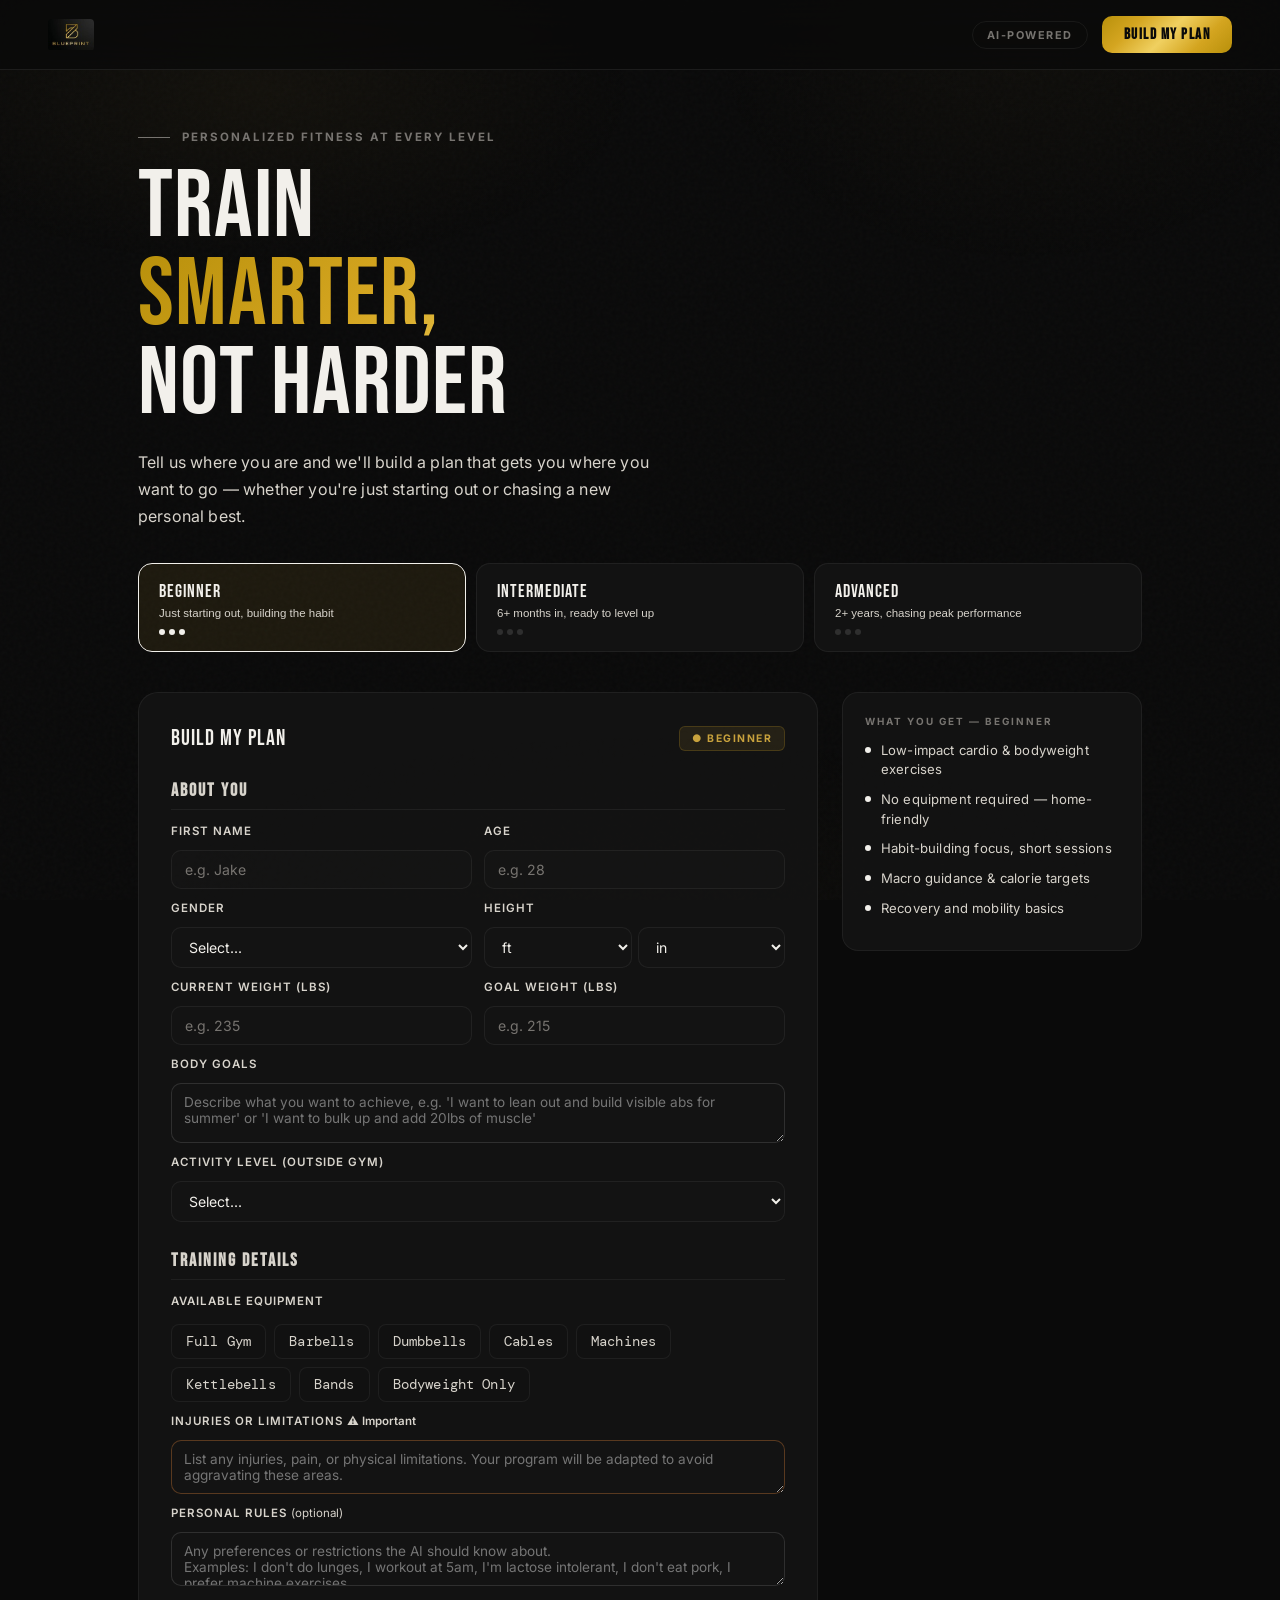
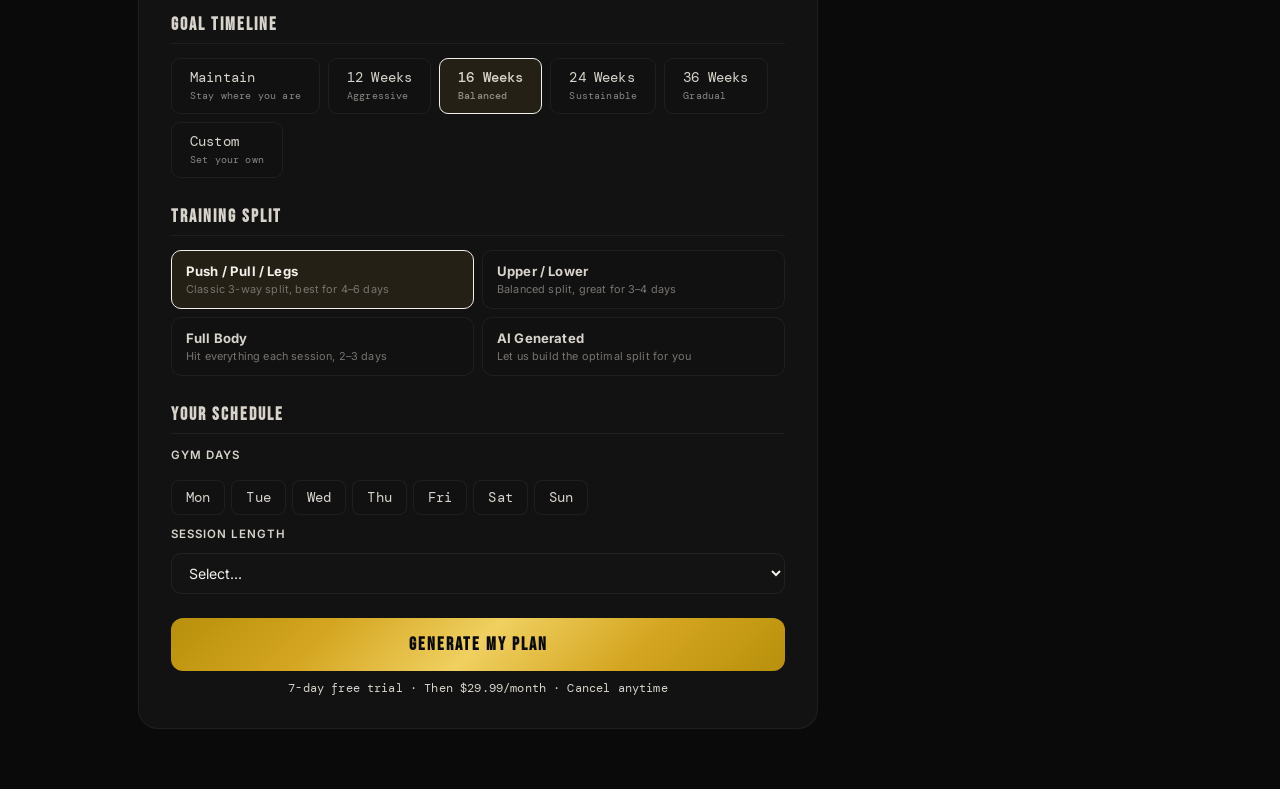
==== app.html @ 2c80264e "Rename index.html to app.html" ====
<!DOCTYPE html>
<html lang="en">
<head>
<meta charset="UTF-8">
<meta name="viewport" content="width=device-width, initial-scale=1, viewport-fit=cover">
<title>Blueprint — AI-Powered Fitness</title>
<meta name="application-name" content="Blueprint">
<meta name="apple-mobile-web-app-capable" content="yes">
<meta name="apple-mobile-web-app-status-bar-style" content="black-translucent">
<meta name="apple-mobile-web-app-title" content="Blueprint">
<meta name="theme-color" content="#0a0a0a">
<meta name="mobile-web-app-capable" content="yes">
<meta name="description" content="AI-powered fitness plans, workout tracking, and nutrition logging.">
<link href="https://fonts.googleapis.com/css2?family=Bebas+Neue&family=DM+Mono:wght@300;400;500&family=Inter:wght@400;500;600;700&display=swap" rel="stylesheet">
<link rel="stylesheet" href="css/styles.css">
<script>
if ('serviceWorker' in navigator) {
  window.addEventListener('load', () => {
    // Inline service worker for offline caching
    const swCode = `
self.addEventListener('install', e => self.skipWaiting());
self.addEventListener('activate', e => e.waitUntil(clients.claim()));
self.addEventListener('fetch', e => {
  if (e.request.mode === 'navigate') {
    e.respondWith(fetch(e.request).catch(() => caches.match('/')));
  }
});
`;
    const blob = new Blob([swCode], {type: 'application/javascript'});
    const swUrl = URL.createObjectURL(blob);
    navigator.serviceWorker.register(swUrl, {scope: '/'}).catch(() => {});
  });
}
</script>
<script>
// Use Blueprint B logo as PWA icon
(function() {
  try {
    const iconUrl = '[data-uri]';
    ['180', '152', '167', '120'].forEach(size => {
      const link = document.createElement('link');
      link.rel = 'apple-touch-icon';
      link.setAttribute('sizes', size + 'x' + size);
      link.href = iconUrl;
      document.head.appendChild(link);
    });
    const manifest = {
      name: 'Blueprint',
      short_name: 'Blueprint',
      description: 'AI-powered fitness plans and workout tracking',
      start_url: './',
      display: 'standalone',
      background_color: '#000000',
      theme_color: '#000000',
      orientation: 'portrait-primary',
      icons: [
        { src: iconUrl, sizes: '192x192', type: 'image/jpeg', purpose: 'any maskable' },
        { src: iconUrl, sizes: '512x512', type: 'image/jpeg', purpose: 'any maskable' }
      ]
    };
    const blob = new Blob([JSON.stringify(manifest)], {type:'application/manifest+json'});
    const mLink = document.createElement('link');
    mLink.rel = 'manifest';
    mLink.href = URL.createObjectURL(blob);
    document.head.appendChild(mLink);

  } catch(e) { console.log('Icon gen error:', e); }
})();
</script>
</head>
<body>

<!-- ══════════ ONBOARDING ══════════ -->
<div id="screen-onboard" class="screen active">
<nav>
  <div class="logo"><img class="logo-icon" src="[data-uri]" alt="Blueprint"></div>
  <div class="nav-right">
    <div class="nav-pill">AI-Powered</div>
    <button class="nav-cta" onclick="document.getElementById('form-section').scrollIntoView({behavior:'smooth'})">Build My Plan</button>
  </div>
</nav>

<section id="hero-section" class="hero">
  <div class="hero-eyebrow"><span class="eyebrow-line"></span>Personalized fitness at every level</div>
  <div id="ob-headline">
    TRAIN<br>
    <span class="line-accent" id="ob-accent">SMARTER,</span>
    <span id="ob-headline-line3">NOT HARDER</span>
  </div>
  <p class="hero-sub">Tell us where you are and we'll build a plan that gets you where you want to go — whether you're just starting out or chasing a new personal best.</p>
  <div class="tier-selector">
    <button class="tier-btn active" data-tier="beginner" onclick="setTier('beginner',this)">
      <div class="tier-label">Beginner</div><div class="tier-desc">Just starting out, building the habit</div>
      <div class="tier-dots"><div class="tier-dot"></div><div class="tier-dot"></div><div class="tier-dot"></div></div>
    </button>
    <button class="tier-btn" data-tier="intermediate" onclick="setTier('intermediate',this)">
      <div class="tier-label">Intermediate</div><div class="tier-desc">6+ months in, ready to level up</div>
      <div class="tier-dots"><div class="tier-dot"></div><div class="tier-dot"></div><div class="tier-dot"></div></div>
    </button>
    <button class="tier-btn" data-tier="advanced" onclick="setTier('advanced',this)">
      <div class="tier-label">Advanced</div><div class="tier-desc">2+ years, chasing peak performance</div>
      <div class="tier-dots"><div class="tier-dot"></div><div class="tier-dot"></div><div class="tier-dot"></div></div>
    </button>
  </div>
</section>

<div class="main-layout" id="form-section">
  <div class="form-card">
    <div class="form-header">
      <div class="form-title">Build My Plan</div>
      <div class="tier-badge" id="tierBadge">● Beginner</div>
    </div>

    <div class="form-section-label">About You</div>
    <div class="form-row">
      <div class="form-group"><label>First Name</label><input type="text" id="ob-name" placeholder="e.g. Jake"></div>
      <div class="form-group"><label>Age</label><input type="number" id="ob-age" placeholder="e.g. 28" min="16" max="80"></div>
      <div class="form-group"><label>Gender</label>
        <select id="ob-gender">
          <option value="">Select...</option>
          <option>Male</option><option>Female</option><option>Prefer not to say</option>
        </select>
      </div>
      <div class="form-group"><label>Height</label>
        <div style="display:flex;gap:6px">
          <select id="ob-height-ft" style="flex:1">
            <option value="">ft</option>
            <option>4</option><option>5</option><option>6</option><option>7</option>
          </select>
          <select id="ob-height-in" style="flex:1">
            <option value="">in</option>
            <option>0</option><option>1</option><option>2</option><option>3</option><option>4</option>
            <option>5</option><option>6</option><option>7</option><option>8</option><option>9</option>
            <option>10</option><option>11</option>
          </select>
        </div>
      </div>
      <div class="form-group"><label>Current Weight (lbs)</label><input type="number" id="ob-weight" placeholder="e.g. 235"></div>
      <div class="form-group"><label>Goal Weight (lbs)</label><input type="number" id="ob-goal" placeholder="e.g. 215"></div>
      <div class="form-group" style="grid-column:1/-1"><label>Body Goals</label><textarea id="ob-body-goals" placeholder="Describe what you want to achieve, e.g. 'I want to lean out and build visible abs for summer' or 'I want to bulk up and add 20lbs of muscle'" style="width:100%;min-height:60px;padding:10px 12px;background:var(--dark);border:1px solid var(--border2);border-radius:10px;font-family:inherit;font-size:0.85rem;color:var(--white);resize:vertical;outline:none"></textarea></div>
      <div class="form-group" style="grid-column:1/-1"><label>Activity Level (outside gym)</label>
        <select id="ob-activity">
          <option value="">Select...</option>
          <option value="sedentary">Sedentary — desk job, little movement</option>
          <option value="light">Lightly Active — on feet some of the day</option>
          <option value="moderate">Moderately Active — physical job or daily walks</option>
          <option value="very">Very Active — labor job, sports, highly active</option>
        </select>
      </div>
    </div>

    <div class="form-section-label">Training Details</div>
    <div class="form-row">
      <div class="form-group" style="grid-column:1/-1"><label>Available Equipment</label>
        <div style="display:flex;flex-wrap:wrap;gap:8px;margin-top:4px" id="ob-equipment-picker">
          <div class="day-pill" data-equip="Full Gym">Full Gym</div>
          <div class="day-pill" data-equip="Barbells">Barbells</div>
          <div class="day-pill" data-equip="Dumbbells">Dumbbells</div>
          <div class="day-pill" data-equip="Cables">Cables</div>
          <div class="day-pill" data-equip="Machines">Machines</div>
          <div class="day-pill" data-equip="Kettlebells">Kettlebells</div>
          <div class="day-pill" data-equip="Resistance Bands">Bands</div>
          <div class="day-pill" data-equip="Bodyweight Only">Bodyweight Only</div>
        </div>
      </div>
      <div class="form-group" style="grid-column:1/-1"><label>Injuries or Limitations <span style="color:var(--orange);font-weight:600;text-transform:none;letter-spacing:0">⚠ Important</span></label>
        <textarea id="ob-injuries" placeholder="List any injuries, pain, or physical limitations. Your program will be adapted to avoid aggravating these areas.&#10;&#10;Example: bad right knee — can't do deep squats, lower back pain from a herniated disc" style="width:100%;min-height:50px;padding:10px 12px;background:var(--dark);border:1px solid rgba(251,146,60,0.3);border-radius:10px;font-family:inherit;font-size:0.85rem;color:var(--white);resize:vertical;outline:none"></textarea>
      </div>
      <div class="form-group" style="grid-column:1/-1"><label>Personal Rules <span style="color:var(--dim);font-weight:400;text-transform:none;letter-spacing:0">(optional)</span></label>
        <textarea id="ob-rules" placeholder="Any preferences or restrictions the AI should know about.&#10;Examples: I don't do lunges, I workout at 5am, I'm lactose intolerant, I don't eat pork, I prefer machine exercises" style="width:100%;min-height:50px;padding:10px 12px;background:var(--dark);border:1px solid var(--border2);border-radius:10px;font-family:inherit;font-size:0.85rem;color:var(--white);resize:vertical;outline:none"></textarea>
      </div>
    </div>

    <div class="form-section-label">Goal Timeline</div>
    <div class="timeline-selector" id="timeline-selector">
      <div class="tl-btn" data-weeks="0" onclick="selectTimeline(this)">Maintain<br><small style="font-size:0.62rem;opacity:0.6">Stay where you are</small></div>
      <div class="tl-btn" data-weeks="12" onclick="selectTimeline(this)">12 Weeks<br><small style="font-size:0.62rem;opacity:0.6">Aggressive</small></div>
      <div class="tl-btn active" data-weeks="16" onclick="selectTimeline(this)">16 Weeks<br><small style="font-size:0.62rem;opacity:0.6">Balanced</small></div>
      <div class="tl-btn" data-weeks="24" onclick="selectTimeline(this)">24 Weeks<br><small style="font-size:0.62rem;opacity:0.6">Sustainable</small></div>
      <div class="tl-btn" data-weeks="36" onclick="selectTimeline(this)">36 Weeks<br><small style="font-size:0.62rem;opacity:0.6">Gradual</small></div>
      <div class="tl-btn" data-weeks="custom" onclick="selectTimeline(this)">Custom<br><small style="font-size:0.62rem;opacity:0.6">Set your own</small></div>
    </div>
    <div id="custom-weeks-row" style="display:none;margin-top:10px;padding:8px 12px;background:var(--card);border:1px solid var(--border);border-radius:10px">
      <label style="font-size:0.72rem;font-weight:700;letter-spacing:1px;color:var(--dim);text-transform:uppercase">Number of Weeks</label>
      <input type="number" id="custom-weeks-input" min="1" max="104" value="8" style="width:100%;margin-top:6px;padding:10px 12px;background:var(--bg);border:1px solid var(--border);border-radius:8px;color:var(--white);font-size:1rem;font-family:'DM Mono',monospace" oninput="selectedWeeks=parseInt(this.value)||8">
    </div>

    <div class="form-section-label">Training Split</div>
    <div class="split-selector" id="split-selector">
      <div class="split-btn active" data-split="ppl" onclick="selectSplit(this)">
        <div class="split-btn-title">Push / Pull / Legs</div>
        <div class="split-btn-desc">Classic 3-way split, best for 4–6 days</div>
      </div>
      <div class="split-btn" data-split="ul" onclick="selectSplit(this)">
        <div class="split-btn-title">Upper / Lower</div>
        <div class="split-btn-desc">Balanced split, great for 3–4 days</div>
      </div>
      <div class="split-btn" data-split="fb" onclick="selectSplit(this)">
        <div class="split-btn-title">Full Body</div>
        <div class="split-btn-desc">Hit everything each session, 2–3 days</div>
      </div>
      <div class="split-btn" data-split="ai" onclick="selectSplit(this)">
        <div class="split-btn-title">AI Generated</div>
        <div class="split-btn-desc">Let us build the optimal split for you</div>
      </div>
    </div>

    <div class="form-section-label">Your Schedule</div>
    <div class="form-group" style="margin-bottom:12px">
      <label>Gym Days <span id="day-count-label" style="color:var(--dim);font-weight:400;text-transform:none;letter-spacing:0"></span></label>
      <div class="day-picker" id="ob-day-picker">
        <div class="day-pill" data-day="Monday">Mon</div>
        <div class="day-pill" data-day="Tuesday">Tue</div>
        <div class="day-pill" data-day="Wednesday">Wed</div>
        <div class="day-pill" data-day="Thursday">Thu</div>
        <div class="day-pill" data-day="Friday">Fri</div>
        <div class="day-pill" data-day="Saturday">Sat</div>
        <div class="day-pill" data-day="Sunday">Sun</div>
      </div>
    </div>
    <div class="form-row">
      <div class="form-group" style="grid-column:1/-1"><label>Session Length</label>
        <select id="ob-duration">
          <option value="">Select...</option>
          <option>20–30 min</option><option>30–45 min</option><option>45–60 min</option><option>60–90 min</option>
        </select>
      </div>
    </div>

    <button class="btn-generate" id="generateBtn" onclick="generatePlan()">GENERATE MY PLAN</button>
    <p class="price-note">7-day free trial · Then $29.99/month · Cancel anytime</p>
  </div>

  <div class="sidebar-info">
    <div class="info-card">
      <div class="info-card-label" id="sidebar-label">What You Get — Beginner</div>
      <div id="tier-features"></div>
    </div>
  </div>
</div>

<div class="loading-wrap" id="loading">
  <div class="loader"><div class="loader-bar"></div><div class="loader-bar"></div><div class="loader-bar"></div><div class="loader-bar"></div><div class="loader-bar"></div></div>
  <p>Building your personalized plan...</p>
  <small id="loading-detail">Analyzing your profile</small>
</div>

<section id="results-section">
  <div style="max-width:640px;margin:0 auto;padding:24px 20px">
    <div style="text-align:center;margin-bottom:24px">
      <div style="font-family:'Bebas Neue',sans-serif;font-size:2rem;letter-spacing:2px;background:linear-gradient(135deg,#B8900B,#D4A520,#F0D060,#D4A520,#B8900B);-webkit-background-clip:text;-webkit-text-fill-color:transparent;background-clip:text">YOUR PLAN IS READY</div>
    </div>
    <!-- AI-generated explanation -->
    <div id="plan-explanation" style="background:var(--card);border:1px solid var(--border);border-radius:14px;padding:18px 20px;margin-bottom:20px;font-size:0.88rem;line-height:1.6;color:var(--off)">
      <div id="plan-explain-text" style="display:flex;flex-direction:column">Loading your personalized breakdown...</div>
    </div>
    <!-- Quick start instructions -->
    <div style="background:var(--card);border:1px solid var(--border);border-radius:14px;padding:18px 20px;margin-bottom:20px">
      <div style="font-family:'Bebas Neue',sans-serif;font-size:0.9rem;letter-spacing:1.5px;color:var(--gold);margin-bottom:10px">GETTING STARTED</div>
      <div style="display:flex;flex-direction:column;gap:10px;font-size:0.82rem;color:var(--off);line-height:1.5">
        <div style="display:flex;gap:10px"><span style="color:var(--gold);font-weight:700;flex-shrink:0">1.</span><span><strong>Log food through the AI Coach.</strong> Tap Coach, type what you ate or snap a photo of your plate or nutrition label. The AI reads labels and estimates portions automatically.</span></div>
        <div style="display:flex;gap:10px"><span style="color:var(--gold);font-weight:700;flex-shrink:0">2.</span><span><strong>Follow your daily workout.</strong> Tap Today to see your exercises. The app tracks sets, reps, weight, and rest times — just fill in as you go.</span></div>
        <div style="display:flex;gap:10px"><span style="color:var(--gold);font-weight:700;flex-shrink:0">3.</span><span><strong>Upload progress photos.</strong> Send photos to the AI Coach to track visible changes over time. The Coach gives feedback on posture and development.</span></div>
        <div style="display:flex;gap:10px"><span style="color:var(--gold);font-weight:700;flex-shrink:0">4.</span><span><strong>Adjust anytime.</strong> Body goals change? Go to Settings to update your targets, swap exercises, or ask the Coach for modifications.</span></div>
      </div>
    </div>
    <button class="btn-enter-app" onclick="goToDash()" style="width:100%;padding:16px;font-family:'Bebas Neue',sans-serif;font-size:1.2rem;letter-spacing:2px;border-radius:12px;border:none;background:linear-gradient(135deg,#B8900B,#D4A520,#F0D060,#D4A520,#B8900B);color:var(--black);cursor:pointer">ENTER THE APP →</button>
    <p class="cta-fine" style="text-align:center;margin-top:10px">7-day free trial · Then $29.99/month · Cancel anytime</p>
  </div>
  <div id="results-grid" style="display:none"></div>
  <div id="week-card" style="display:none"></div>
  <div id="results-banner" style="display:none"><h2 id="plan-name"></h2><p id="plan-tagline"></p><div id="results-tier-badge"></div></div>
</section>
</div><!-- /screen-onboard -->


<!-- ══════════ SIGNUP ══════════ -->
<div id="screen-signup" class="screen">
<nav>
  <div class="logo"><img class="logo-icon" src="[data-uri]" alt="Blueprint"></div>
  <div class="nav-right">
    <div class="nav-pill" id="su-tier-pill">Beginner Plan</div>
    <button class="nav-cta" style="background:transparent;border:1px solid var(--border);color:var(--off)" onclick="goBackToResults()">← Back to Plan</button>
  </div>
</nav>
<div class="signup-wrap">
  <div class="signup-left">
    <div class="signup-eyebrow"><span class="signup-eyebrow-line"></span>Your plan is ready</div>
    <h2>CLAIM YOUR<br><span id="su-accent">FREE</span><br>7-DAY TRIAL</h2>
    <p class="signup-tagline">You built a personalized plan. Don't lose it — start your free trial and get full access to your program, AI coach, macro tracker, and progress dashboard.</p>
    <div class="plan-summary">
      <div class="ps-header"><div class="ps-label">Your Generated Plan</div><div class="ps-tier-badge" id="su-tier-badge">Beginner</div></div>
      <div class="ps-plan-name" id="su-plan-name">—</div>
      <div class="ps-tagline" id="su-plan-tagline">—</div>
      <div class="ps-stats">
        <div class="ps-stat"><div class="ps-stat-val" id="su-cal">—</div><div class="ps-stat-label">Daily Calories</div></div>
        <div class="ps-stat"><div class="ps-stat-val" id="su-pro">—</div><div class="ps-stat-label">Daily Protein</div></div>
        <div class="ps-stat"><div class="ps-stat-val" id="su-days">—</div><div class="ps-stat-label">Gym Days/Week</div></div>
        <div class="ps-stat"><div class="ps-stat-val" id="su-timeline">—</div><div class="ps-stat-label">Your Timeline</div></div>
      </div>
    </div>
    <div style="font-size:0.6rem;font-weight:700;letter-spacing:2px;text-transform:uppercase;color:var(--dim);margin-bottom:12px">What's included</div>
    <div class="included-list">
      <div class="included-item"><div class="included-check">✓</div>Your personalized program saved to your dashboard</div>
      <div class="included-item"><div class="included-check">✓</div>Exercise-by-exercise workout tracking with exercise guides</div>
      <div class="included-item"><div class="included-check">✓</div>Macro tracker with calorie countdown</div>
      <div class="included-item"><div class="included-check">✓</div>Progress tracking with previous week comparison</div>
      <div class="included-item"><div class="included-check">✓</div>Cancel anytime — no questions asked</div>
    </div>
  </div>
  <div class="signup-card">
    <div class="trial-badge">★ 7 DAYS FREE — NO CHARGE TODAY</div>
    <div class="signup-form-title">CREATE YOUR ACCOUNT</div>
    <div class="signup-form-sub">$29.99/month after trial</div>
    <div class="sf-row">
      <div class="sf-group"><div class="sf-label">First Name</div><input class="sf-input" id="su-firstname" type="text" placeholder="Jake"></div>
      <div class="sf-group"><div class="sf-label">Last Name</div><input class="sf-input" id="su-lastname" type="text" placeholder="Davis"></div>
    </div>
    <div class="sf-group"><div class="sf-label">Email</div><input class="sf-input" id="su-email" type="email" placeholder="you@email.com"></div>
    <div class="sf-group">
      <div class="sf-label">Password</div>
      <input class="sf-input" id="su-password" type="password" placeholder="Min. 8 characters" oninput="checkPwStrength(this.value)">
      <div class="pw-strength"><div class="pw-bar" id="pw1"></div><div class="pw-bar" id="pw2"></div><div class="pw-bar" id="pw3"></div><div class="pw-bar" id="pw4"></div></div>
    </div>
    <div class="trial-breakdown">
      <div class="tb-row"><div class="tb-label">Today</div><div class="tb-val free">$0.00 FREE</div></div>
      <div class="tb-row"><div class="tb-label">Days 1–7</div><div class="tb-val">Full access, no charge</div></div>
      <div class="tb-row"><div class="tb-label">Day 8 onward</div><div class="tb-val after">$29.99/month — cancel anytime</div></div>
    </div>
    <button class="btn-start-trial" id="su-submit-btn" onclick="submitSignup()">START FREE TRIAL →</button>
    <div class="signup-fine">No credit card required · Cancel before day 7 to pay nothing · $29.99/month after</div>
    <div class="signup-login">Already have an account? <a onclick="goToDash()">Sign in</a></div>
  </div>
</div>
</div><!-- /screen-signup -->


<!-- ══════════ DASHBOARD ══════════ -->
<div id="screen-dash" class="screen">
<nav>
  <div class="logo"><img class="logo-icon" src="[data-uri]" alt="Blueprint"></div>
  <div class="nav-right">
    <div class="streak-pill"><svg viewBox="0 0 24 24" fill="currentColor" width="13" height="13" style="flex-shrink:0"><path d="M12 2c0 0-4 4.5-4 9a4 4 0 0 0 8 0c0-4.5-4-9-4-9zm0 11a2 2 0 0 1-2-2c0-2 2-5 2-5s2 3 2 5a2 2 0 0 1-2 2z"/></svg> <span id="dash-streak">1</span>-day streak</div>
    <div class="user-pill"><div class="avatar" id="dash-avatar">?</div><span id="dash-username">You</span></div>
  </div>
</nav>
<div class="shell">
  <div class="sidebar-nav">
    <div class="sb-label">Dashboard</div>
    <button class="sb-btn active" onclick="dashNav('today',this)"><span class="sb-icon"><svg viewBox="0 0 24 24" fill="none" stroke="currentColor" stroke-width="2" width="15" height="15"><polygon points="13 2 3 14 12 14 11 22 21 10 12 10 13 2"/></svg></span>Today</button>
    <button class="sb-btn" onclick="dashNav('coach',this)"><span class="sb-icon"><svg viewBox="0 0 24 24" fill="none" stroke="currentColor" stroke-width="2" width="15" height="15"><path d="M21 15a2 2 0 0 1-2 2H7l-4 4V5a2 2 0 0 1 2-2h14a2 2 0 0 1 2 2z"/></svg></span>AI Coach</button>
    <button class="sb-btn" onclick="dashNav('week',this)"><span class="sb-icon"><svg viewBox="0 0 24 24" fill="none" stroke="currentColor" stroke-width="2" width="15" height="15"><rect x="3" y="4" width="18" height="18" rx="2"/><line x1="16" y1="2" x2="16" y2="6"/><line x1="8" y1="2" x2="8" y2="6"/><line x1="3" y1="10" x2="21" y2="10"/></svg></span>This Week<span class="sb-badge" id="week-badge">Wk 1</span></button>
    <button class="sb-btn" onclick="dashNav('nutrition',this)"><span class="sb-icon"><svg viewBox="0 0 24 24" fill="none" stroke="currentColor" stroke-width="2" width="15" height="15"><path d="M3 2v7c0 1.1.9 2 2 2h4a2 2 0 0 0 2-2V2"/><path d="M7 2v20"/><path d="M21 15V2v0a5 5 0 0 0-5 5v6c0 1.1.9 2 2 2h3Zm0 0v7"/></svg></span>Nutrition</button>
    <button class="sb-btn" onclick="dashNav('progress',this)"><span class="sb-icon"><svg viewBox="0 0 24 24" fill="none" stroke="currentColor" stroke-width="2" width="15" height="15"><polyline points="22 12 18 12 15 21 9 3 6 12 2 12"/></svg></span>Progress</button>
    <div class="sb-label" style="margin-top:12px">Plan</div>
    <button class="sb-btn" onclick="dashNav('program',this)"><span class="sb-icon"><svg viewBox="0 0 24 24" fill="none" stroke="currentColor" stroke-width="2" width="15" height="15"><path d="M6 4v6M6 14v6M18 4v6M18 14v6M3 7h6M15 7h6M3 17h6M15 17h6"/></svg></span>My Program</button>
    <button class="sb-btn" onclick="dashNav('myplan',this)"><span class="sb-icon"><svg viewBox="0 0 24 24" fill="none" stroke="currentColor" stroke-width="2" width="15" height="15"><path d="M14 2H6a2 2 0 0 0-2 2v16a2 2 0 0 0 2 2h12a2 2 0 0 0 2-2V8z"/><polyline points="14 2 14 8 20 8"/><line x1="16" y1="13" x2="8" y2="13"/><line x1="16" y1="17" x2="8" y2="17"/></svg></span>My Plan</button>
    <button class="sb-btn" onclick="dashNav('settings',this)"><span class="sb-icon"><svg viewBox="0 0 24 24" fill="none" stroke="currentColor" stroke-width="2" width="15" height="15"><circle cx="12" cy="12" r="3"/><path d="M19.4 15a1.65 1.65 0 0 0 .33 1.82l.06.06a2 2 0 0 1-2.83 2.83l-.06-.06a1.65 1.65 0 0 0-1.82-.33H15a1.65 1.65 0 0 0-1 1.51V21a2 2 0 0 1-4 0v-.09A1.65 1.65 0 0 0 9 19.4a1.65 1.65 0 0 0-1.82.33l-.06.06a2 2 0 0 1-2.83-2.83l.06-.06A1.65 1.65 0 0 0 4.68 15H4.5a1.65 1.65 0 0 0-1.51-1H3a2 2 0 0 1 0-4h.09A1.65 1.65 0 0 0 4.6 9a1.65 1.65 0 0 0-.33-1.82l-.06-.06a2 2 0 0 1 2.83-2.83l.06.06A1.65 1.65 0 0 0 9 4.68V4.5a1.65 1.65 0 0 0 1-1.51V3a2 2 0 0 1 4 0v.09a1.65 1.65 0 0 0 1 1.51v.18a1.65 1.65 0 0 0 1.82.33l.06-.06a2 2 0 0 1 2.83 2.83l-.06.06A1.65 1.65 0 0 0 19.4 9v.18a1.65 1.65 0 0 0 1.51 1H21a2 2 0 0 1 0 4h-.09a1.65 1.65 0 0 0-1.51 1z"/></svg></span>Settings</button>
  </div>
  <div class="main-content">

    <!-- TODAY -->
    <div class="view active" id="view-today">
      <div class="page-header">
        <div class="page-title" id="dash-day-title">TODAY</div>
        <div class="page-sub" id="dash-day-sub">Week 1 of your program</div>
      </div>
      <div class="today-grid" style="grid-template-columns:repeat(2,1fr);gap:12px">
        <!-- Calories — hero ring -->
        <div class="stat-card glass-card" style="display:flex;flex-direction:column;align-items:center;padding:20px 14px 16px">
          <div style="position:relative;width:88px;height:88px">
            <svg viewBox="0 0 100 100" width="88" height="88">
              <circle cx="50" cy="50" r="42" fill="none" stroke="rgba(255,255,255,0.06)" stroke-width="5"/>
              <circle id="d-cal-ring" cx="50" cy="50" r="42" fill="none" stroke="var(--gold)" stroke-width="5" stroke-dasharray="263.9" stroke-dashoffset="263.9" stroke-linecap="round" transform="rotate(-90 50 50)" style="transition:stroke-dashoffset 0.6s cubic-bezier(0.4,0,0.2,1),stroke 0.4s"/>
            </svg>
            <div style="position:absolute;inset:0;display:flex;align-items:center;justify-content:center;font-family:'Bebas Neue',sans-serif;font-size:1.3rem;letter-spacing:0.5px;color:var(--bone)" id="d-cal">0</div>
          </div>
          <div class="card-label" style="margin-top:10px;margin-bottom:0">CALORIES</div>
          <div class="sc-sub" id="d-cal-sub" style="font-size:0.65rem">of —</div>
        </div>
        <!-- Protein — hero ring -->
        <div class="stat-card glass-card" style="display:flex;flex-direction:column;align-items:center;padding:20px 14px 16px">
          <div style="position:relative;width:88px;height:88px">
            <svg viewBox="0 0 100 100" width="88" height="88">
              <circle cx="50" cy="50" r="42" fill="none" stroke="rgba(255,255,255,0.06)" stroke-width="5"/>
              <circle id="d-pro-ring" cx="50" cy="50" r="42" fill="none" stroke="var(--gold)" stroke-width="5" stroke-dasharray="263.9" stroke-dashoffset="263.9" stroke-linecap="round" transform="rotate(-90 50 50)" style="transition:stroke-dashoffset 0.6s cubic-bezier(0.4,0,0.2,1),stroke 0.4s"/>
            </svg>
            <div style="position:absolute;inset:0;display:flex;align-items:center;justify-content:center;font-family:'Bebas Neue',sans-serif;font-size:1.3rem;letter-spacing:0.5px;color:var(--bone)" id="d-pro">0g</div>
          </div>
          <div class="card-label" style="margin-top:10px;margin-bottom:0">PROTEIN</div>
          <div class="sc-sub" id="d-pro-sub" style="font-size:0.65rem">of —g</div>
        </div>
        <!-- Carbs -->
        <div class="stat-card glass-card" style="display:flex;flex-direction:column;align-items:center;padding:16px 14px 14px">
          <div style="position:relative;width:60px;height:60px">
            <svg viewBox="0 0 100 100" width="60" height="60">
              <circle cx="50" cy="50" r="42" fill="none" stroke="rgba(255,255,255,0.06)" stroke-width="6"/>
              <circle id="d-carb-ring" cx="50" cy="50" r="42" fill="none" stroke="var(--gold)" stroke-width="6" stroke-dasharray="263.9" stroke-dashoffset="263.9" stroke-linecap="round" transform="rotate(-90 50 50)" style="transition:stroke-dashoffset 0.6s cubic-bezier(0.4,0,0.2,1),stroke 0.4s"/>
            </svg>
            <div style="position:absolute;inset:0;display:flex;align-items:center;justify-content:center;font-family:'DM Mono',monospace;font-size:0.78rem;font-weight:700;color:var(--white)" id="d-carb">0g</div>
          </div>
          <div class="card-label" style="margin-top:8px;margin-bottom:0">CARBS</div>
          <div class="sc-sub" id="d-carb-sub" style="font-size:0.62rem">of —g</div>
        </div>
        <!-- Fat -->
        <div class="stat-card glass-card" style="display:flex;flex-direction:column;align-items:center;padding:16px 14px 14px">
          <div style="position:relative;width:60px;height:60px">
            <svg viewBox="0 0 100 100" width="60" height="60">
              <circle cx="50" cy="50" r="42" fill="none" stroke="rgba(255,255,255,0.06)" stroke-width="6"/>
              <circle id="d-fat-ring" cx="50" cy="50" r="42" fill="none" stroke="var(--gold)" stroke-width="6" stroke-dasharray="263.9" stroke-dashoffset="263.9" stroke-linecap="round" transform="rotate(-90 50 50)" style="transition:stroke-dashoffset 0.6s cubic-bezier(0.4,0,0.2,1),stroke 0.4s"/>
            </svg>
            <div style="position:absolute;inset:0;display:flex;align-items:center;justify-content:center;font-family:'DM Mono',monospace;font-size:0.78rem;font-weight:700;color:var(--white)" id="d-fat">0g</div>
          </div>
          <div class="card-label" style="margin-top:8px;margin-bottom:0">FAT</div>
          <div class="sc-sub" id="d-fat-sub" style="font-size:0.62rem">of —g</div>
        </div>
        <div style="display:none" id="d-wkt-name" aria-hidden="true"></div><div style="display:none" id="d-wkt-sub" aria-hidden="true"></div><div style="display:none" id="d-wkt-bar" aria-hidden="true"></div>
      </div>
      <div class="log-toggle-card">
        <div style="display:flex;align-items:center;gap:10px;padding:14px 18px">
          <div style="font-family:'Bebas Neue',sans-serif;font-size:1rem;letter-spacing:1px">WATER INTAKE</div>
          <div id="dash-water-pct" style="margin-left:auto;font-family:'DM Mono',monospace;font-size:0.8rem;font-weight:700"></div>
        </div>
        <div style="padding:0 18px 14px;display:flex;align-items:center;gap:18px">
          <div style="position:relative;width:80px;height:80px;flex-shrink:0">
            <svg width="80" height="80" viewBox="0 0 100 100">
              <circle cx="50" cy="50" r="42" fill="none" stroke="rgba(255,255,255,0.06)" stroke-width="8"/>
              <circle id="dash-water-ring" cx="50" cy="50" r="42" fill="none" stroke="#ef4444" stroke-width="8"
                stroke-dasharray="263.9" stroke-dashoffset="263.9" stroke-linecap="round" transform="rotate(-90 50 50)" style="transition:stroke-dashoffset 0.5s,stroke 0.5s"/>
            </svg>
            <div style="position:absolute;inset:0;display:flex;flex-direction:column;align-items:center;justify-content:center">
              <div id="dash-water-oz" style="font-family:'Bebas Neue',sans-serif;font-size:1.4rem;color:var(--white);line-height:1">0</div>
              <div style="font-size:0.55rem;color:var(--dim);text-transform:uppercase;letter-spacing:0.5px">oz</div>
            </div>
          </div>
          <div style="flex:1">
            <div id="dash-water-goal" style="font-size:0.82rem;color:var(--off);font-weight:600;margin-bottom:10px"></div>
            <div style="display:flex;flex-wrap:wrap;gap:8px;align-items:center">
              <button class="water-add-btn" onclick="addWater(8)">+8 oz</button>
              <button class="water-add-btn" onclick="addWater(16)">+16 oz</button>
              <button class="water-add-btn" onclick="addWater(32)">+32 oz</button>
              <button class="water-add-btn" onclick="toggleDashCustomWater()" id="dash-water-custom-toggle" style="white-space:nowrap">+ Add</button>
              <button class="water-add-btn" onclick="subtractWater(8)" style="border-color:rgba(239,68,68,0.3);color:#ef4444">−8 oz</button>
            </div>
            <div id="dash-water-custom-row" style="display:none;margin-top:8px;align-items:center;gap:8px">
              <input type="number" id="dash-water-custom-input" placeholder="oz" min="1" max="200"
                style="width:72px;padding:7px 10px;background:var(--dark);border:1px solid rgba(212,165,32,0.3);border-radius:8px;font-family:'Inter',sans-serif;font-size:0.88rem;color:var(--white);outline:none"
                onkeydown="if(event.key==='Enter')addDashCustomWater()">
              <button class="water-add-btn" onclick="addDashCustomWater()" style="white-space:nowrap">LOG</button>
              <button onclick="toggleDashCustomWater()" style="background:none;border:none;color:var(--dim);cursor:pointer;font-size:0.85rem;padding:4px 6px">✕</button>
            </div>
          </div>
        </div>
      </div>
      <div class="workout-card" style="margin-top:16px">
        <div class="wc-header">
          <div>
            <div style="display:flex;align-items:center;gap:8px;margin-bottom:6px">
              <div class="wc-badge" id="wc-badge">● Today</div>
              <button id="today-customize-btn" onclick="openCustomWorkoutBuilder()" style="padding:4px 10px;background:none;border:1px solid var(--border2);border-radius:6px;color:var(--dim);font-family:'Bebas Neue',sans-serif;font-size:0.62rem;letter-spacing:1.2px;cursor:pointer;display:flex;align-items:center;gap:4px;transition:all 0.15s" onmouseover="this.style.color='var(--white)';this.style.borderColor='var(--border)'" onmouseout="this.style.color='var(--dim)';this.style.borderColor='var(--border2)'">
                <svg viewBox="0 0 24 24" fill="none" stroke="currentColor" stroke-width="2" width="10" height="10"><line x1="8" y1="6" x2="21" y2="6"/><line x1="8" y1="12" x2="21" y2="12"/><line x1="8" y1="18" x2="21" y2="18"/><line x1="3" y1="6" x2="3.01" y2="6"/><line x1="3" y1="12" x2="3.01" y2="12"/><line x1="3" y1="18" x2="3.01" y2="18"/></svg>
                CUSTOM
              </button>
            </div>
            <div class="wc-name" id="wc-name">YOUR WORKOUT</div>
          </div>
          <button class="btn-primary" id="today-start-btn" onclick="openWorkoutEnv(TODAY_IDX)">START WORKOUT</button>
        </div>
        <div class="ex-list" id="today-ex-list"></div>
      </div>
    </div>

    <!-- THIS WEEK -->
    <div class="view" id="view-week">
      <div class="page-header"><div class="page-title">THIS WEEK</div><div class="page-sub" id="week-view-sub">Week 1 · Tap any day to log</div></div>
      <div class="week-day-grid" id="week-grid"></div>
      <div class="week-stat-grid">
        <div class="stat-card"><div class="card-label">Workouts Done</div><div class="sc-val" id="wk-done">0</div><div class="sc-sub" id="wk-done-sub">of 0 scheduled</div><div class="prog-bar"><div class="prog-fill" id="wk-done-bar" style="width:0%"></div></div></div>
        <div class="stat-card"><div class="card-label">Avg Calories</div><div class="sc-val">—</div><div class="sc-sub">this week so far</div></div>
        <div class="stat-card"><div class="card-label">Avg Protein</div><div class="sc-val">—</div><div class="sc-sub" id="wk-pro-sub">goal: —g/day</div></div>
      </div>
    </div>

    <!-- NUTRITION -->
    <div class="view" id="view-nutrition">
      <div class="page-header"><div class="page-title">NUTRITION</div><div class="page-sub">Track food, water & macros</div></div>
      <div class="day-picker-nav" id="day-picker-nav"></div>

      <!-- MACRO RINGS -->
      <div style="display:grid;grid-template-columns:repeat(4,1fr);gap:8px;margin-bottom:14px">
        <div class="macro-ring-card" id="macro-ring-cal">
          <div class="macro-ring-wrap">
            <svg viewBox="0 0 100 100" width="72" height="72">
              <circle cx="50" cy="50" r="42" fill="none" stroke="rgba(255,255,255,0.06)" stroke-width="7"/>
              <circle id="mr-cal-ring" cx="50" cy="50" r="42" fill="none" stroke="var(--gold)" stroke-width="7" stroke-dasharray="263.9" stroke-dashoffset="263.9" stroke-linecap="round" transform="rotate(-90 50 50)" style="transition:stroke-dashoffset 0.4s,stroke 0.4s"/>
            </svg>
            <div class="macro-ring-val" id="n-cal">0</div>
          </div>
          <div class="macro-ring-label">CALORIES</div>
          <div class="macro-ring-tgt" id="n-cal-tgt">of —</div>
        </div>
        <div class="macro-ring-card" id="macro-ring-pro">
          <div class="macro-ring-wrap">
            <svg viewBox="0 0 100 100" width="72" height="72">
              <circle cx="50" cy="50" r="42" fill="none" stroke="rgba(255,255,255,0.06)" stroke-width="7"/>
              <circle id="mr-pro-ring" cx="50" cy="50" r="42" fill="none" stroke="var(--gold)" stroke-width="7" stroke-dasharray="263.9" stroke-dashoffset="263.9" stroke-linecap="round" transform="rotate(-90 50 50)" style="transition:stroke-dashoffset 0.4s,stroke 0.4s"/>
            </svg>
            <div class="macro-ring-val" id="n-pro">0g</div>
          </div>
          <div class="macro-ring-label">PROTEIN</div>
          <div class="macro-ring-tgt" id="n-pro-tgt">of —g</div>
        </div>
        <div class="macro-ring-card" id="macro-ring-carb">
          <div class="macro-ring-wrap">
            <svg viewBox="0 0 100 100" width="72" height="72">
              <circle cx="50" cy="50" r="42" fill="none" stroke="rgba(255,255,255,0.06)" stroke-width="7"/>
              <circle id="mr-carb-ring" cx="50" cy="50" r="42" fill="none" stroke="var(--gold)" stroke-width="7" stroke-dasharray="263.9" stroke-dashoffset="263.9" stroke-linecap="round" transform="rotate(-90 50 50)" style="transition:stroke-dashoffset 0.4s,stroke 0.4s"/>
            </svg>
            <div class="macro-ring-val" id="n-carb">0g</div>
          </div>
          <div class="macro-ring-label">CARBS</div>
          <div class="macro-ring-tgt" id="n-carb-tgt">of —g</div>
        </div>
        <div class="macro-ring-card" id="macro-ring-fat">
          <div class="macro-ring-wrap">
            <svg viewBox="0 0 100 100" width="72" height="72">
              <circle cx="50" cy="50" r="42" fill="none" stroke="rgba(255,255,255,0.06)" stroke-width="7"/>
              <circle id="mr-fat-ring" cx="50" cy="50" r="42" fill="none" stroke="var(--gold)" stroke-width="7" stroke-dasharray="263.9" stroke-dashoffset="263.9" stroke-linecap="round" transform="rotate(-90 50 50)" style="transition:stroke-dashoffset 0.4s,stroke 0.4s"/>
            </svg>
            <div class="macro-ring-val" id="n-fat">0g</div>
          </div>
          <div class="macro-ring-label">FAT</div>
          <div class="macro-ring-tgt" id="n-fat-tgt">of —g</div>
        </div>
      </div>

      <!-- COMPACT WATER TRACKER -->
      <div style="background:var(--card);border:1px solid var(--border);border-radius:12px;padding:12px 14px;margin-bottom:14px;display:flex;align-items:center;gap:14px">
        <div style="position:relative;width:50px;height:50px;flex-shrink:0">
          <svg width="50" height="50" viewBox="0 0 100 100">
            <circle cx="50" cy="50" r="42" fill="none" stroke="rgba(255,255,255,0.06)" stroke-width="8"/>
            <circle id="water-ring-fill" cx="50" cy="50" r="42" fill="none" stroke="#38bdf8" stroke-width="8" stroke-dasharray="263.9" stroke-dashoffset="263.9" stroke-linecap="round" transform="rotate(-90 50 50)" style="transition:stroke-dashoffset 0.4s"/>
          </svg>
          <div style="position:absolute;inset:0;display:flex;flex-direction:column;align-items:center;justify-content:center">
            <div id="water-oz-display" style="font-family:'Bebas Neue',sans-serif;font-size:1rem;color:var(--white);line-height:1">0</div>
            <div style="font-size:0.45rem;color:var(--dim);text-transform:uppercase">oz</div>
          </div>
        </div>
        <div style="flex:1;min-width:0">
          <div style="display:flex;align-items:center;gap:6px;margin-bottom:6px">
            <span style="font-family:'Bebas Neue',sans-serif;font-size:0.8rem;letter-spacing:1px;color:var(--off)">WATER</span>
            <span style="font-size:0.7rem;color:var(--dim)" id="water-status">Goal:
              <input type="number" id="water-goal-input" value="64" min="16" max="300" style="width:40px;padding:2px 4px;background:transparent;border:none;border-bottom:1px solid var(--border);color:var(--off);font-size:0.7rem;font-family:inherit;outline:none;text-align:center" onchange="updateWaterGoal(this.value)"> oz</span>
          </div>
          <div style="display:flex;gap:6px;flex-wrap:wrap">
            <button class="water-add-btn" onclick="addWater(8)" style="padding:4px 10px;font-size:0.68rem">+8</button>
            <button class="water-add-btn" onclick="addWater(16)" style="padding:4px 10px;font-size:0.68rem">+16</button>
            <button class="water-add-btn" onclick="addWater(32)" style="padding:4px 10px;font-size:0.68rem">+32</button>
            <button class="water-add-btn" onclick="toggleCustomWater()" id="water-custom-toggle" style="padding:4px 10px;font-size:0.68rem">+</button>
            <button class="water-add-btn" onclick="undoWater()" style="padding:4px 10px;font-size:0.68rem;border-color:rgba(239,68,68,0.3);color:#ef4444">−8</button>
          </div>
          <div id="water-custom-row" style="display:none;margin-top:6px;align-items:center;gap:6px">
            <input type="number" id="water-custom-input" placeholder="oz" min="1" max="200" style="width:56px;padding:5px 8px;background:var(--dark);border:1px solid rgba(56,189,248,0.3);border-radius:6px;font-size:0.8rem;color:var(--white);outline:none" onkeydown="if(event.key==='Enter')addCustomWater()">
            <button class="water-add-btn" onclick="addCustomWater()" style="padding:4px 10px;font-size:0.68rem">LOG</button>
            <button onclick="toggleCustomWater()" style="background:none;border:none;color:var(--dim);cursor:pointer;font-size:0.75rem">✕</button>
          </div>
        </div>
      </div>

      <!-- RECIPE BUTTON + MEAL CATEGORIES -->
      <div style="display:flex;align-items:center;gap:8px;margin-bottom:10px">
        <button onclick="openRecipeBook()" style="padding:7px 14px;background:var(--card);border:1px solid var(--border);border-radius:8px;color:var(--off);font-size:0.72rem;font-weight:700;cursor:pointer;display:flex;align-items:center;gap:5px;white-space:nowrap;letter-spacing:0.5px">
          📋 RECIPES
        </button>
      </div>
      <div id="meal-categories"></div>
        </button>
      </div>
    </div>

    <!-- RECIPE BOOK MODAL -->
    <div id="recipe-book-modal" style="display:none;position:fixed;inset:0;z-index:9999;background:rgba(0,0,0,0.85);align-items:center;justify-content:center;padding:16px">
      <div style="background:var(--bg);border:1px solid var(--border);border-radius:16px;max-width:520px;width:100%;max-height:85vh;display:flex;flex-direction:column;overflow:hidden">
        <div style="padding:18px 20px;border-bottom:1px solid var(--border);display:flex;align-items:center">
          <div style="font-family:'Bebas Neue',sans-serif;font-size:1.1rem;letter-spacing:1.5px;flex:1">📋 MY RECIPES</div>
          <button onclick="closeRecipeBook()" style="background:none;border:none;color:var(--dim);cursor:pointer;font-size:1.2rem">✕</button>
        </div>
        <div id="recipe-list" style="flex:1;overflow-y:auto"></div>
        <div style="padding:14px 20px;border-top:1px solid var(--border)">
          <button onclick="openCreateRecipe()" style="width:100%;padding:12px;background:rgba(212,165,32,0.15);border:1px solid rgba(212,165,32,0.3);border-radius:10px;color:#D4A520;font-weight:700;font-size:0.85rem;cursor:pointer;letter-spacing:0.5px">+ CREATE NEW RECIPE</button>
        </div>
      </div>
    </div>

    <!-- CREATE RECIPE MODAL -->
    <div id="create-recipe-modal" style="display:none;position:fixed;inset:0;z-index:10000;background:rgba(0,0,0,0.9);align-items:center;justify-content:center;padding:16px">
      <div style="background:var(--bg);border:1px solid var(--border);border-radius:16px;max-width:520px;width:100%;max-height:90vh;display:flex;flex-direction:column;overflow:hidden">
        <div style="padding:18px 20px;border-bottom:1px solid var(--border);display:flex;align-items:center">
          <div style="font-family:'Bebas Neue',sans-serif;font-size:1.1rem;letter-spacing:1.5px;flex:1">CREATE RECIPE</div>
          <button onclick="closeCreateRecipe()" style="background:none;border:none;color:var(--dim);cursor:pointer;font-size:1.2rem">✕</button>
        </div>
        <div style="flex:1;overflow-y:auto;padding:16px 20px">
          <label style="font-size:0.72rem;font-weight:700;letter-spacing:1px;color:var(--dim);text-transform:uppercase">Recipe Name</label>
          <input type="text" id="cr-name" placeholder="e.g. High Protein McGriddle Muffins" style="width:100%;margin:6px 0 16px;padding:10px 12px;background:var(--card);border:1px solid var(--border);border-radius:8px;color:var(--white);font-size:0.9rem;font-family:inherit;outline:none">

          <div style="display:grid;grid-template-columns:1fr 1fr;gap:12px;margin-bottom:16px">
            <div>
              <label style="font-size:0.72rem;font-weight:700;letter-spacing:1px;color:var(--dim);text-transform:uppercase">Servings</label>
              <input type="number" id="cr-servings" value="1" min="1" style="width:100%;margin-top:6px;padding:10px 12px;background:var(--card);border:1px solid var(--border);border-radius:8px;color:var(--white);font-size:0.9rem;font-family:inherit;outline:none">
            </div>
            <div>
              <label style="font-size:0.72rem;font-weight:700;letter-spacing:1px;color:var(--dim);text-transform:uppercase">Total Weight (g) <span style="font-weight:400;font-size:0.62rem">optional</span></label>
              <input type="number" id="cr-total-weight" placeholder="auto-calc" style="width:100%;margin-top:6px;padding:10px 12px;background:var(--card);border:1px solid var(--border);border-radius:8px;color:var(--white);font-size:0.9rem;font-family:inherit;outline:none">
            </div>
          </div>

          <label style="font-size:0.72rem;font-weight:700;letter-spacing:1px;color:var(--dim);text-transform:uppercase">Add Ingredients</label>
          <div style="display:flex;gap:8px;margin:8px 0 4px">
            <input type="text" id="cr-ing-name" placeholder="Ingredient name" style="flex:2;padding:10px 12px;background:var(--card);border:1px solid var(--border);border-radius:8px;color:var(--white);font-size:0.84rem;font-family:inherit;outline:none">
            <input type="number" id="cr-ing-grams" placeholder="g" style="width:70px;padding:10px 8px;background:var(--card);border:1px solid var(--border);border-radius:8px;color:var(--white);font-size:0.84rem;font-family:inherit;outline:none;text-align:center">
            <button id="cr-ing-add-btn" onclick="addCRIngredient()" style="padding:10px 14px;background:rgba(212,165,32,0.15);border:1px solid rgba(212,165,32,0.3);border-radius:8px;color:#D4A520;font-weight:700;font-size:0.78rem;cursor:pointer;white-space:nowrap">+ ADD</button>
          </div>
          <div style="font-size:0.65rem;color:var(--dim);margin-bottom:12px;padding-left:2px">Each ingredient is looked up in the USDA database for verified macros</div>

          <div id="cr-ingredient-list" style="background:var(--card);border-radius:10px;padding:0 12px;margin-bottom:16px"></div>

          <label style="font-size:0.72rem;font-weight:700;letter-spacing:1px;color:var(--dim);text-transform:uppercase">Notes <span style="font-weight:400;font-size:0.62rem">optional</span></label>
          <textarea id="cr-notes" placeholder="Cooking instructions, tips..." rows="2" style="width:100%;margin-top:6px;padding:10px 12px;background:var(--card);border:1px solid var(--border);border-radius:8px;color:var(--white);font-size:0.84rem;font-family:inherit;outline:none;resize:vertical"></textarea>
        </div>
        <div style="padding:14px 20px;border-top:1px solid var(--border)">
          <button onclick="saveNewRecipe()" style="width:100%;padding:13px;background:linear-gradient(135deg,#B8900B,#D4A520,#F0D060,#D4A520,#B8900B);border:none;border-radius:10px;color:#000;font-weight:700;font-size:0.9rem;cursor:pointer;letter-spacing:0.5px">SAVE RECIPE</button>
        </div>
      </div>
    </div>

    <!-- PROGRESS -->
    <div class="view" id="view-progress">
      <div class="page-header"><div class="page-title">PROGRESS</div><div class="page-sub">Your stats over time</div></div>

      <!-- STAT STRIP -->
      <div style="display:grid;grid-template-columns:repeat(4,1fr);gap:10px;margin-bottom:14px">
        <div class="prog-card" style="padding:14px;text-align:center">
          <div class="sbox-val" id="stat-streak">0</div><div class="sbox-label">Streak</div>
        </div>
        <div class="prog-card" style="padding:14px;text-align:center">
          <div class="sbox-val" id="stat-workouts">0</div><div class="sbox-label">This Month</div>
        </div>
        <div class="prog-card" style="padding:14px;text-align:center">
          <div class="sbox-val" id="stat-lbs-lost" style="font-size:1.2rem">—</div><div class="sbox-label" id="stat-lbs-label">Lbs Lost</div>
        </div>
        <div class="prog-card" style="padding:14px;text-align:center">
          <div class="sbox-val" id="stat-avg-pro">—</div><div class="sbox-label">Avg Protein</div>
        </div>
      </div>

      <!-- WORKOUT TIMELINE — past + future -->
      <div class="prog-card" style="margin-bottom:14px;padding:14px 0">
        <div class="pc-title" style="padding:0 18px 12px;margin-bottom:0">WORKOUT TIMELINE</div>
        <div id="workout-timeline"></div>
      </div>

      <!-- WEIGHT CHART -->
      <div class="prog-card" style="margin-bottom:14px">
        <div style="display:flex;align-items:center;justify-content:space-between;margin-bottom:14px">
          <div class="pc-title">BODY WEIGHT</div>
          <div style="display:flex;align-items:center;gap:8px">
            <input type="number" id="weight-log-input" placeholder="lbs" step="0.1" min="50" max="600"
              style="width:80px;padding:8px 10px;background:var(--dark);border:1px solid var(--border2);border-radius:8px;font-size:0.95rem;color:var(--white);outline:none;text-align:center"
              onkeydown="if(event.key==='Enter')logBodyWeight()">
            <button onclick="logBodyWeight()" style="padding:8px 14px;background:linear-gradient(135deg,#B8900B,#D4A520,#F0D060,#D4A520,#B8900B);border:none;border-radius:8px;color:var(--black);font-family:'Bebas Neue',sans-serif;font-size:0.85rem;letter-spacing:1px;cursor:pointer">LOG</button>
          </div>
        </div>
        <div id="weight-current-display" style="font-size:0.82rem;color:var(--off);margin-bottom:12px"></div>
        <div id="weight-chart-wrap" style="width:100%;height:160px;position:relative">
          <div id="weight-chart-empty" style="height:160px;display:flex;align-items:center;justify-content:center;color:var(--dim);font-size:0.82rem">Log your weight to see your trend</div>
          <svg id="weight-chart-svg" style="display:none;width:100%;height:160px" viewBox="0 0 400 160" preserveAspectRatio="none"></svg>
        </div>
        <div id="weight-history-list" style="margin-top:10px;display:flex;flex-direction:column;gap:4px;max-height:160px;overflow-y:auto"></div>
      </div>

      <!-- WORKOUT STREAK CALENDAR -->
      <div class="prog-card" style="margin-bottom:14px">
        <div class="pc-title" style="margin-bottom:12px">WORKOUT HISTORY — <span id="streak-month-label" style="background:linear-gradient(135deg,#B8900B,#D4A520,#F0D060,#D4A520,#B8900B);-webkit-background-clip:text;-webkit-text-fill-color:transparent;background-clip:text"></span></div>
        <div class="streak-cal" id="streak-cal"></div>
      </div>

      <!-- WORKOUT FREQUENCY CHART -->
      <div class="prog-card" style="margin-bottom:14px">
        <div class="pc-title" style="margin-bottom:14px">WORKOUTS PER WEEK (last 8 weeks)</div>
        <div id="freq-chart-wrap" style="width:100%;height:100px">
          <svg id="freq-chart-svg" width="100%" height="100" viewBox="0 0 400 100" preserveAspectRatio="none"></svg>
        </div>
      </div>

    </div>

    <!-- MY PROGRAM -->
    <div class="view" id="view-program">
      <div class="page-header"><div class="page-title">MY PROGRAM</div><div class="page-sub" id="prog-sub">Your personalized plan</div></div>
      <div style="display:grid;grid-template-columns:1fr 1fr 1fr;gap:14px;margin-bottom:20px">
        <div class="stat-card"><div class="card-label">Plan</div><div class="sc-val" style="font-size:1.1rem;line-height:1.4" id="prog-tier-val">—</div><div class="sc-sub" id="prog-plan-name">—</div></div>
        <div class="stat-card"><div class="card-label">Progress</div><div class="sc-val" id="prog-fraction">1 / —</div><div class="sc-sub">weeks completed</div><div class="prog-bar"><div class="prog-fill" id="prog-pct-bar" style="width:4%"></div></div></div>
        <div class="stat-card"><div class="card-label">Gym Days</div><div class="sc-val" style="font-size:0.95rem;line-height:1.5" id="prog-gym-days">—</div><div class="sc-sub" id="prog-days-count">— days/week</div></div>
      </div>
      <div id="week-accordion" style="display:flex;flex-direction:column;gap:10px"></div>
    </div>

    <!-- MY PLAN -->
    <div class="view" id="view-myplan">
      <div class="page-header"><div class="page-title">MY PLAN</div><div class="page-sub" id="myplan-sub">Your personalized fitness blueprint</div></div>
      <div id="myplan-banner" style="margin-bottom:14px"></div>
      <div id="myplan-body"></div>
    </div>

    <!-- SETTINGS -->
    <div class="view" id="view-settings">
      <div class="page-header"><div class="page-title">SETTINGS</div><div class="page-sub">Manage your plan, targets, and account</div></div>
      <div style="display:flex;flex-direction:column;gap:14px;max-width:680px">
        <div class="card">
          <div class="card-label" style="margin-bottom:16px">Profile</div>
          <div style="display:grid;grid-template-columns:1fr 1fr;gap:12px" class="settings-grid">
            <div><div style="font-size:0.65rem;font-weight:700;letter-spacing:1.5px;text-transform:uppercase;color:var(--dim);margin-bottom:6px">Name</div><input id="s-name" class="settings-input"></div>
            <div><div style="font-size:0.65rem;font-weight:700;letter-spacing:1.5px;text-transform:uppercase;color:var(--dim);margin-bottom:6px">Current Weight</div><input id="s-weight" class="settings-input"></div>
            <div><div style="font-size:0.65rem;font-weight:700;letter-spacing:1.5px;text-transform:uppercase;color:var(--dim);margin-bottom:6px">Goal Weight</div><input id="s-goal" class="settings-input"></div>
            <div><div style="font-size:0.65rem;font-weight:700;letter-spacing:1.5px;text-transform:uppercase;color:var(--dim);margin-bottom:6px">Experience Level</div><input id="s-tier" class="settings-input" readonly></div>
            <div style="grid-column:1/-1"><div style="font-size:0.65rem;font-weight:700;letter-spacing:1.5px;text-transform:uppercase;color:var(--dim);margin-bottom:6px">Body Goals</div><textarea id="s-body-goals" class="settings-input" style="min-height:50px;resize:vertical;font-family:inherit" placeholder="What do you want to achieve?"></textarea></div>
            <div style="grid-column:1/-1"><div style="font-size:0.65rem;font-weight:700;letter-spacing:1.5px;text-transform:uppercase;color:var(--orange);margin-bottom:6px">Injuries / Limitations</div><textarea id="s-injuries" class="settings-input" style="min-height:40px;resize:vertical;font-family:inherit;border-color:rgba(251,146,60,0.3)" placeholder="Any injuries or physical limitations"></textarea></div>
            <div style="grid-column:1/-1"><div style="font-size:0.65rem;font-weight:700;letter-spacing:1.5px;text-transform:uppercase;color:var(--dim);margin-bottom:6px">Personal Rules</div><textarea id="s-rules" class="settings-input" style="min-height:40px;resize:vertical;font-family:inherit" placeholder="e.g. I don't do lunges, I'm lactose intolerant, I workout at 5am"></textarea></div>
          </div>
        </div>
        <div class="card">
          <div class="card-label" style="margin-bottom:16px">Daily Macro Targets</div>
          <div style="display:grid;grid-template-columns:repeat(4,1fr);gap:12px">
            <div><div style="font-size:0.6rem;font-weight:700;letter-spacing:2px;text-transform:uppercase;color:var(--off);margin-bottom:6px;text-align:center">Calories</div><input id="s-cal" type="number" style="width:100%;padding:10px 6px;background:var(--dark);border:1px solid var(--border);border-radius:9px;font-family:'Bebas Neue',sans-serif;font-size:1.4rem;color:var(--white);text-align:center;letter-spacing:1px;outline:none"></div>
            <div><div style="font-size:0.6rem;font-weight:700;letter-spacing:2px;text-transform:uppercase;background:linear-gradient(135deg,#B8900B,#D4A520,#F0D060,#D4A520,#B8900B);-webkit-background-clip:text;-webkit-text-fill-color:transparent;background-clip:text;margin-bottom:6px;text-align:center">Protein g</div><input id="s-pro" type="number" style="width:100%;padding:10px 6px;background:var(--dark);border:1px solid var(--border);border-radius:9px;font-family:'Bebas Neue',sans-serif;font-size:1.4rem;color:#D4A520;text-align:center;letter-spacing:1px;outline:none"></div>
            <div><div style="font-size:0.6rem;font-weight:700;letter-spacing:2px;text-transform:uppercase;color:var(--blue);margin-bottom:6px;text-align:center">Carbs g</div><input id="s-carb" type="number" style="width:100%;padding:10px 6px;background:var(--dark);border:1px solid var(--border);border-radius:9px;font-family:'Bebas Neue',sans-serif;font-size:1.4rem;color:var(--blue);text-align:center;letter-spacing:1px;outline:none"></div>
            <div><div style="font-size:0.6rem;font-weight:700;letter-spacing:2px;text-transform:uppercase;color:var(--orange);margin-bottom:6px;text-align:center">Fat g</div><input id="s-fat" type="number" style="width:100%;padding:10px 6px;background:var(--dark);border:1px solid var(--border);border-radius:9px;font-family:'Bebas Neue',sans-serif;font-size:1.4rem;color:var(--orange);text-align:center;letter-spacing:1px;outline:none"></div>
          </div>
        </div>
        <div class="card"><div class="card-label" style="margin-bottom:16px">Gym Days</div><div style="display:flex;gap:8px;flex-wrap:wrap" id="settings-gym-days"></div></div>
        <div class="card" style="border-color:rgba(251,146,60,0.2)">
          <div class="card-label" style="margin-bottom:12px">Subscription</div>
          <div style="display:flex;justify-content:space-between;align-items:center">
            <div><div style="font-size:0.95rem;font-weight:600;margin-bottom:3px">Blueprint Pro &nbsp;<span style="color:var(--orange);font-size:0.75rem;font-weight:700">● ACTIVE</span></div><div style="font-family:'DM Mono',monospace;font-size:0.72rem;color:var(--dim)">$29.99/month · Cancel anytime</div></div>
            <button style="padding:9px 18px;border:1px solid var(--border);border-radius:9px;background:none;color:var(--dim);font-family:'Inter',sans-serif;font-size:0.78rem;cursor:pointer">Manage</button>
          </div>
        </div>
        <button id="save-btn" onclick="saveSettings()" style="padding:14px;background:var(--gold);color:var(--black);border:none;border-radius:12px;font-family:'Bebas Neue',sans-serif;font-size:1.1rem;letter-spacing:2px;cursor:pointer">SAVE CHANGES</button>

        <!-- DATA MANAGEMENT -->
        <div style="margin-top:24px;background:var(--card);border:1px solid var(--border);border-radius:14px;padding:18px">
          <div style="font-size:0.65rem;font-weight:700;letter-spacing:1.5px;text-transform:uppercase;color:var(--dim);margin-bottom:14px">Data Management</div>
          <div style="display:flex;flex-direction:column;gap:10px">
            <button onclick="exportData()" style="padding:12px;background:var(--dark);border:1px solid var(--border);border-radius:10px;color:var(--off);font-family:'Inter',sans-serif;font-size:0.82rem;cursor:pointer;display:flex;align-items:center;justify-content:center;gap:8px">
              <svg viewBox="0 0 24 24" fill="none" stroke="currentColor" stroke-width="2" width="16" height="16"><path d="M21 15v4a2 2 0 0 1-2 2H5a2 2 0 0 1-2-2v-4"/><polyline points="7 10 12 15 17 10"/><line x1="12" y1="15" x2="12" y2="3"/></svg>
              Download Backup
            </button>
            <button onclick="importData()" style="padding:12px;background:var(--dark);border:1px solid var(--border);border-radius:10px;color:var(--off);font-family:'Inter',sans-serif;font-size:0.82rem;cursor:pointer;display:flex;align-items:center;justify-content:center;gap:8px">
              <svg viewBox="0 0 24 24" fill="none" stroke="currentColor" stroke-width="2" width="16" height="16"><path d="M21 15v4a2 2 0 0 1-2 2H5a2 2 0 0 1-2-2v-4"/><polyline points="17 8 12 3 7 8"/><line x1="12" y1="3" x2="12" y2="15"/></svg>
              Restore from Backup
            </button>
            <button onclick="clearAllData()" style="padding:12px;background:none;border:1px solid rgba(244,63,94,0.3);border-radius:10px;color:#F43F5E;font-family:'Inter',sans-serif;font-size:0.82rem;cursor:pointer;display:flex;align-items:center;justify-content:center;gap:8px">
              <svg viewBox="0 0 24 24" fill="none" stroke="currentColor" stroke-width="2" width="16" height="16"><polyline points="3 6 5 6 21 6"/><path d="M19 6v14a2 2 0 0 1-2 2H7a2 2 0 0 1-2-2V6m3 0V4a2 2 0 0 1 2-2h4a2 2 0 0 1 2 2v2"/></svg>
              Clear All Data
            </button>
          </div>
          <div style="font-size:0.68rem;color:var(--dim);margin-top:10px;line-height:1.4">Download a backup to protect your data. Your plan, workouts, meals, and progress are stored in your browser — clearing browser data will erase them.</div>
        </div>
      </div>
    </div>

    <!-- AI COACH -->
    <div class="view" id="view-coach">
      <div style="display:flex;align-items:center;justify-content:space-between;padding:12px 16px 8px">
        <div><span style="font-family:'Bebas Neue',sans-serif;font-size:1.15rem;letter-spacing:1.5px;color:var(--white)">AI COACH</span></div>
        <button id="coach-clear-btn" onclick="clearCoachHistory()" style="display:none;padding:5px 12px;background:none;border:1px solid var(--border);border-radius:7px;color:var(--dim);font-family:'DM Mono',monospace;font-size:0.65rem;cursor:pointer;letter-spacing:0.5px">Clear</button>
      </div>
      <div id="coach-chat-container" class="coach-chat-container">
        <div id="coach-messages" class="coach-messages">
          <div id="coach-starters" class="coach-starters">
            <div class="coach-welcome">
              <div class="coach-welcome-icon"><svg viewBox="0 0 24 24" fill="none" stroke="var(--gold)" stroke-width="1.5" width="32" height="32"><path d="M21 15a2 2 0 0 1-2 2H7l-4 4V5a2 2 0 0 1 2-2h14a2 2 0 0 1 2 2z"/></svg></div>
              <div class="coach-welcome-title">WHAT CAN I HELP WITH?</div>
              <div class="coach-welcome-sub">Ask me anything about training, nutrition, or recovery</div>
            </div>
            <div class="coach-starter-grid">
              <button class="coach-starter-btn" onclick="sendCoachStarter(this.textContent)">I had 2 eggs and toast for breakfast</button>
              <button class="coach-starter-btn" onclick="sendCoachStarter(this.textContent)">What should I eat to hit my protein today?</button>
              <button class="coach-starter-btn" onclick="sendCoachStarter(this.textContent)">Is my split good for hypertrophy?</button>
              <button class="coach-starter-btn" onclick="sendCoachStarter(this.textContent)">I missed 3 days — how do I get back on track?</button>
            </div>
          </div>
        </div>
        <div class="coach-input-bar">
          <input type="file" id="coach-photo-input" accept="image/*" capture="environment" style="display:none" onchange="handleCoachPhoto(this)">
          <input type="file" id="coach-upload-input" accept="image/*" style="display:none" onchange="handleCoachPhoto(this)">
          <button class="coach-img-btn" onclick="document.getElementById('coach-photo-input').click()" title="Take photo" style="width:36px;height:36px;border-radius:50%;border:1px solid var(--border);background:none;color:var(--dim);cursor:pointer;display:flex;align-items:center;justify-content:center;flex-shrink:0">
            <svg viewBox="0 0 24 24" fill="none" stroke="currentColor" stroke-width="2" width="16" height="16"><path d="M23 19a2 2 0 0 1-2 2H3a2 2 0 0 1-2-2V8a2 2 0 0 1 2-2h4l2-3h6l2 3h4a2 2 0 0 1 2 2z"/><circle cx="12" cy="13" r="4"/></svg>
          </button>
          <button class="coach-img-btn" onclick="document.getElementById('coach-upload-input').click()" title="Upload image" style="width:36px;height:36px;border-radius:50%;border:1px solid var(--border);background:none;color:var(--dim);cursor:pointer;display:flex;align-items:center;justify-content:center;flex-shrink:0">
            <svg viewBox="0 0 24 24" fill="none" stroke="currentColor" stroke-width="2" width="16" height="16"><rect x="3" y="3" width="18" height="18" rx="2"/><circle cx="8.5" cy="8.5" r="1.5"/><polyline points="21 15 16 10 5 21"/></svg>
          </button>
          <div id="coach-img-preview" style="display:none;position:relative;flex-shrink:0">
            <img id="coach-img-thumb" style="width:36px;height:36px;border-radius:8px;object-fit:cover;border:1px solid var(--border)">
            <button onclick="clearCoachImage()" style="position:absolute;top:-6px;right:-6px;width:18px;height:18px;border-radius:50%;background:#ef4444;border:none;color:white;font-size:10px;cursor:pointer;display:flex;align-items:center;justify-content:center;line-height:1">✕</button>
          </div>
          <input type="text" id="coach-input" class="coach-text-input" placeholder="Ask your coach..." onkeydown="if(event.key==='Enter'&&!event.shiftKey){event.preventDefault();sendCoachMessage();}">
          <button class="coach-send-btn" id="coach-send-btn" onclick="sendCoachMessage()">
            <svg viewBox="0 0 24 24" fill="none" stroke="currentColor" stroke-width="2" width="18" height="18"><line x1="22" y1="2" x2="11" y2="13"/><polygon points="22 2 15 22 11 13 2 9 22 2"/></svg>
          </button>
        </div>
      </div>
    </div>

  </div>
</div><!-- end shell -->

  <!-- Mobile Bottom Tab Bar (fixed, outside shell) -->
  <nav class="mobile-tab-bar" id="mobile-tab-bar">
    <button class="mob-tab active" id="mob-tab-today" onclick="dashNav('today',this);syncMobTab('today')">
      <svg class="mob-tab-svg" viewBox="0 0 24 24" fill="none" stroke="currentColor" stroke-width="2" stroke-linecap="round" stroke-linejoin="round"><circle cx="12" cy="12" r="10"/><polyline points="12 6 12 12 16 14"/></svg>
      <span class="mob-tab-label">Today</span>
    </button>
    <button class="mob-tab" id="mob-tab-coach" onclick="dashNav('coach',this);syncMobTab('coach')">
      <svg class="mob-tab-svg" viewBox="0 0 24 24" fill="none" stroke="currentColor" stroke-width="2" stroke-linecap="round" stroke-linejoin="round"><path d="M21 15a2 2 0 0 1-2 2H7l-4 4V5a2 2 0 0 1 2-2h14a2 2 0 0 1 2 2z"/></svg>
      <span class="mob-tab-label">Coach</span>
    </button>
    <button class="mob-tab" id="mob-tab-week" onclick="dashNav('week',this);syncMobTab('week')">
      <svg class="mob-tab-svg" viewBox="0 0 24 24" fill="none" stroke="currentColor" stroke-width="2" stroke-linecap="round" stroke-linejoin="round"><rect x="3" y="4" width="18" height="18" rx="2"/><line x1="16" y1="2" x2="16" y2="6"/><line x1="8" y1="2" x2="8" y2="6"/><line x1="3" y1="10" x2="21" y2="10"/></svg>
      <span class="mob-tab-label">Week</span>
    </button>
    <button class="mob-tab" id="mob-tab-nutrition" onclick="dashNav('nutrition',this);syncMobTab('nutrition')">
      <svg class="mob-tab-svg" viewBox="0 0 24 24" fill="none" stroke="currentColor" stroke-width="2" stroke-linecap="round" stroke-linejoin="round"><path d="M3 2v7c0 1.1.9 2 2 2h4a2 2 0 0 0 2-2V2"/><path d="M7 2v20"/><path d="M21 15V2a5 5 0 0 0-5 5v6c0 1.1.9 2 2 2h3zm0 0v7"/></svg>
      <span class="mob-tab-label">Nutrition</span>
    </button>
    <button class="mob-tab" id="mob-tab-more" onclick="toggleMobMore()">
      <svg class="mob-tab-svg" viewBox="0 0 24 24" fill="none" stroke="currentColor" stroke-width="2" stroke-linecap="round" stroke-linejoin="round"><line x1="3" y1="12" x2="21" y2="12"/><line x1="3" y1="6" x2="21" y2="6"/><line x1="3" y1="18" x2="21" y2="18"/></svg>
      <span class="mob-tab-label">More</span>
    </button>
  </nav>

  <!-- Mobile More Drawer -->
  <div class="mob-more-drawer" id="mob-more-drawer">
    <div class="mob-more-handle"></div>
    <div class="mob-more-item" onclick="mobNavTo('progress');closeMobMore()">
      <svg viewBox="0 0 24 24" fill="none" stroke="currentColor" stroke-width="2" width="18" height="18"><polyline points="22 12 18 12 15 21 9 3 6 12 2 12"/></svg>
      Progress
    </div>
    <div class="mob-more-item" onclick="mobNavTo('program');closeMobMore()">
      <svg viewBox="0 0 24 24" fill="none" stroke="currentColor" stroke-width="2" width="18" height="18"><path d="M18 20V10M12 20V4M6 20v-6"/></svg>
      My Program
    </div>
    <div class="mob-more-item" onclick="mobNavTo('myplan');closeMobMore()">
      <svg viewBox="0 0 24 24" fill="none" stroke="currentColor" stroke-width="2" width="18" height="18"><path d="M14 2H6a2 2 0 0 0-2 2v16a2 2 0 0 0 2 2h12a2 2 0 0 0 2-2V8z"/><polyline points="14 2 14 8 20 8"/><line x1="16" y1="13" x2="8" y2="13"/><line x1="16" y1="17" x2="8" y2="17"/><polyline points="10 9 9 9 8 9"/></svg>
      My Plan
    </div>
    <div class="mob-more-item" onclick="mobNavTo('settings');closeMobMore()">
      <svg viewBox="0 0 24 24" fill="none" stroke="currentColor" stroke-width="2" width="18" height="18"><circle cx="12" cy="12" r="3"/><path d="M19.4 15a1.65 1.65 0 0 0 .33 1.82l.06.06a2 2 0 0 1-2.83 2.83l-.06-.06a1.65 1.65 0 0 0-1.82-.33 1.65 1.65 0 0 0-1 1.51V21a2 2 0 0 1-4 0v-.09A1.65 1.65 0 0 0 9 19.4a1.65 1.65 0 0 0-1.82.33l-.06.06a2 2 0 0 1-2.83-2.83l.06-.06A1.65 1.65 0 0 0 4.68 15a1.65 1.65 0 0 0-1.51-1H3a2 2 0 0 1 0-4h.09A1.65 1.65 0 0 0 4.6 9a1.65 1.65 0 0 0-.33-1.82l-.06-.06a2 2 0 0 1 2.83-2.83l.06.06A1.65 1.65 0 0 0 9 4.68a1.65 1.65 0 0 0 1-1.51V3a2 2 0 0 1 4 0v.09a1.65 1.65 0 0 0 1 1.51 1.65 1.65 0 0 0 1.82-.33l.06-.06a2 2 0 0 1 2.83 2.83l-.06.06A1.65 1.65 0 0 0 19.4 9a1.65 1.65 0 0 0 1.51 1H21a2 2 0 0 1 0 4h-.09a1.65 1.65 0 0 0-1.51 1z"/></svg>
      Settings
    </div>
  </div>
</div><!-- /screen-dash -->


<!-- ══════════ WORKOUT ENVIRONMENT ══════════ -->
<div id="screen-workout" class="screen">
  <div class="wo-header" style="gap:20px">
    <div style="display:flex;gap:8px;align-items:center">
      <button class="wo-back" onclick="minimizeWorkout()" title="Minimize — browse the app while your workout stays active" style="display:flex;align-items:center;gap:5px">
        <svg viewBox="0 0 24 24" fill="none" stroke="currentColor" stroke-width="2" width="14" height="14"><polyline points="4 14 10 14 10 20"/><polyline points="20 10 14 10 14 4"/><line x1="14" y1="10" x2="21" y2="3"/><line x1="3" y1="21" x2="10" y2="14"/></svg>
        Minimize
      </button>
      <button class="wo-back" onclick="if(confirm('Exit workout? Your logged sets are saved.'))exitWorkout()" style="opacity:0.6;font-size:0.72rem;padding:6px 10px">✕ End</button>
    </div>
    <div class="wo-title" id="wo-title" style="font-size:1.1rem;letter-spacing:1px">WORKOUT</div>
    <button id="wo-customize-btn" style="display:none;align-items:center;gap:5px;background:none;border:1px solid var(--border);border-radius:8px;padding:5px 10px;color:var(--dim);font-family:'Bebas Neue',sans-serif;font-size:0.72rem;letter-spacing:1px;cursor:pointer;flex-shrink:0" title="Switch to custom or AI workout">
      <svg viewBox="0 0 24 24" fill="none" stroke="currentColor" stroke-width="2" width="13" height="13"><path d="M12 20h9M16.5 3.5a2.121 2.121 0 0 1 3 3L7 19l-4 1 1-4L16.5 3.5z"/></svg>
      CUSTOMIZE
    </button>
    <div class="wo-progress-wrap" style="flex:1">
      <div class="wo-progress-bar"><div class="wo-progress-fill" id="wo-prog-fill" style="width:0%"></div></div>
      <div class="wo-progress-label" id="wo-prog-label">0 / 0</div>
    </div>

  </div>
  <!-- REST TIMER BAR -->
  <div id="rest-timer-bar" style="display:flex;align-items:center;gap:0;background:#0d0d0d;border-bottom:1px solid var(--border);flex-shrink:0;height:56px">
    <button onclick="adjustRest(-15)" style="width:56px;height:56px;border:none;border-right:1px solid var(--border);background:none;color:var(--white);font-size:1.6rem;cursor:pointer;flex-shrink:0;display:flex;align-items:center;justify-content:center">−</button>
    <div style="flex:1;position:relative;overflow:hidden;height:56px;cursor:pointer" onclick="toggleRestTimer()">
      <div id="rest-timer-progress" style="position:absolute;top:0;left:0;height:100%;background:rgba(251,146,60,0.2);width:0%;pointer-events:none;transition:none"></div>
      <div style="position:relative;z-index:1;height:100%;display:flex;align-items:center;justify-content:center;flex-direction:column;gap:2px">
        <span id="rest-timer-label" style="font-family:'Bebas Neue',sans-serif;font-size:1.1rem;letter-spacing:2px;color:var(--white)">START REST</span>
        <span id="rest-timer-secs-display" style="font-family:'DM Mono',monospace;font-size:0.8rem;color:var(--orange)">3:00</span>
      </div>
    </div>
    <button onclick="adjustRest(15)" style="width:56px;height:56px;border:none;border-left:1px solid var(--border);background:none;color:var(--white);font-size:1.6rem;cursor:pointer;flex-shrink:0;display:flex;align-items:center;justify-content:center">+</button>
  </div>
  <div class="wo-body">
    <!-- LEFT: Exercise List -->
    <div class="wo-left-panel">
      <div class="wo-left-header">
        <div class="wo-left-title" id="wo-day-title">TODAY</div>
        <div class="wo-left-sub" id="wo-day-subtitle"></div>
      </div>
      <div class="wo-ex-sidebar" id="wo-ex-list"></div>
      <div style="padding:12px">
        <button class="btn-add-ex" style="width:100%;justify-content:center" onclick="openAddExModal()">+ ADD EXERCISE</button>
      </div>
    </div>

    <!-- CENTER: Demo + Sets -->
    <div class="wo-main elite" id="wo-main">
      <!-- Warmup Banner (shown before first exercise, dismissible) -->
      <div id="wo-warmup-banner" style="display:none"></div>
      <!-- Exercise Header -->
      <div class="wo-ex-header" id="wo-ex-header-wrap" style="padding:14px 16px 10px">
        <div id="wo-ex-title" style="font-family:'Bebas Neue',sans-serif;font-size:1.6rem;letter-spacing:1px;color:var(--white);line-height:1.2">Select an exercise</div>
        <div id="wo-sets-info" style="display:flex;align-items:center;gap:6px;flex-wrap:wrap;margin-top:4px"></div>
        <div class="ex-muscles-tag" id="wo-muscles-tag" style="display:none"></div>
      </div>
      <div id="wo-phase-badge" style="display:none"></div>

      <!-- Form Demo Images — swipe/tap to dismiss -->
      <div class="ex-demo-wrap" id="wo-demo-wrap" style="position:relative">
        <button id="wo-video-dismiss" onclick="dismissExVideo()" style="position:absolute;top:8px;right:8px;z-index:10;width:28px;height:28px;border-radius:8px;background:rgba(0,0,0,0.6);border:1px solid rgba(255,255,255,0.15);color:var(--off);font-size:0.8rem;cursor:pointer;display:flex;align-items:center;justify-content:center;backdrop-filter:blur(4px);-webkit-backdrop-filter:blur(4px)">✕</button>
        <div class="ex-demo-frames" id="wo-demo-frames">
          <div class="demo-frame"><div class="demo-frame-img-placeholder"><div class="demo-frame-icon"><svg viewBox="0 0 24 24" fill="none" stroke="currentColor" stroke-width="2" width="16" height="16"><path d="M6 4v6M6 14v6M18 4v6M18 14v6M3 7h6M15 7h6M3 17h6M15 17h6"/></svg></div></div><div class="demo-frame-label">START</div></div>
          <div class="demo-frame"><div class="demo-frame-img-placeholder"><div class="demo-frame-icon"><svg viewBox="0 0 24 24" fill="none" stroke="currentColor" stroke-width="2" width="16" height="16"><path d="M6 4v6M6 14v6M18 4v6M18 14v6M3 7h6M15 7h6M3 17h6M15 17h6"/></svg></div></div><div class="demo-frame-label">MID</div></div>
          <div class="demo-frame"><div class="demo-frame-img-placeholder"><div class="demo-frame-icon" style="font-size:1.5rem;opacity:0.5">✓</div></div><div class="demo-frame-label">END</div></div>
        </div>
      </div>

      <!-- Sets Logger -->
      <div class="sets-panel">
        <div class="sets-header">
          <div class="sets-title">TRACK YOUR SETS</div>
          <div style="display:flex;gap:8px;align-items:center">
            <button onclick="addSet()" style="padding:6px 12px;background:var(--gold-dim);border:1px solid rgba(212,165,32,0.2);border-radius:7px;background:linear-gradient(135deg,#B8900B,#D4A520,#F0D060,#D4A520,#B8900B);-webkit-background-clip:text;-webkit-text-fill-color:transparent;background-clip:text;font-family:'Bebas Neue',sans-serif;font-size:0.8rem;letter-spacing:1px;cursor:pointer">+ SET</button>
            <span id="rest-timer-display" style="display:none;color:var(--orange);font-weight:700;font-size:0.9rem"></span>
          </div>
        </div>

        <table class="sets-table">
          <colgroup>
            <col style="width:55px">
            <col style="width:90px">
            <col style="width:75px">
            <col style="width:44px">
            <col style="width:36px">
          </colgroup>
          <thead><tr><th>Set</th><th>Weight</th><th>Reps</th><th>✓</th><th></th></tr></thead>
          <tbody id="sets-tbody"></tbody>
        </table>
      </div>

    </div>
  </div>
  <!-- Nav buttons OUTSIDE scroll area so they're always tappable -->
  <div class="wo-nav-btns">
    <button class="btn-prev-ex hidden" id="wo-prev-btn">← BACK</button>
    <button class="btn-next-ex" id="wo-next-btn">DONE →</button>
  </div>

</div>

<!-- Unplanned Workout Modal -->
<div id="unplanned-modal" style="display:none;position:fixed;inset:0;background:rgba(0,0,0,0.92);z-index:6000;align-items:flex-end;justify-content:center">
  <div id="unplanned-modal-inner" style="background:var(--dark);border:1px solid var(--border2);border-radius:24px 24px 0 0;width:100%;max-width:600px;padding:24px 20px 40px;max-height:92dvh;overflow-y:auto;transition:max-height 0.3s ease">
    <div style="display:flex;align-items:center;justify-content:space-between;margin-bottom:6px">
      <div style="font-family:'Bebas Neue',sans-serif;font-size:1.4rem;letter-spacing:1.5px" id="unplanned-modal-title">START A WORKOUT</div>
      <button onclick="closeUnplannedModal()" style="background:var(--card);border:1px solid var(--border);color:var(--white);font-size:1.2rem;cursor:pointer;padding:6px 12px;border-radius:8px;flex-shrink:0">✕</button>
    </div>
    <div style="font-size:0.82rem;color:var(--dim);margin-bottom:24px" id="unplanned-modal-day"></div>

    <!-- Main options -->
    <div id="unplanned-options">
      <div onclick="startAIWorkout()" style="background:var(--gold-dim);border:1px solid rgba(212,165,32,0.3);border-radius:16px;padding:20px 22px;margin-bottom:12px;cursor:pointer;transition:opacity 0.15s" onmousedown="this.style.opacity=0.7" onmouseup="this.style.opacity=1">
        <div style="font-family:'Bebas Neue',sans-serif;font-size:1.15rem;letter-spacing:1.5px;background:linear-gradient(135deg,#B8900B,#D4A520,#F0D060,#D4A520,#B8900B);-webkit-background-clip:text;-webkit-text-fill-color:transparent;background-clip:text">AI-GENERATED WORKOUT</div>
        <div style="font-size:0.78rem;color:var(--off);margin-top:4px">A smart workout built for your fitness level and goals</div>
      </div>
      <div onclick="showCustomBuilder()" style="background:var(--card);border:1px solid var(--border2);border-radius:16px;padding:20px 22px;cursor:pointer;transition:opacity 0.15s" onmousedown="this.style.opacity=0.7" onmouseup="this.style.opacity=1">
        <div style="font-family:'Bebas Neue',sans-serif;font-size:1.15rem;letter-spacing:1.5px;color:var(--white)">BUILD CUSTOM WORKOUT</div>
        <div style="font-size:0.78rem;color:var(--dim);margin-top:4px">Choose exercises from the library and set your own sets, reps & rest</div>
      </div>
    </div>

    <!-- AI: Generating spinner -->
    <div id="ai-workout-loading" style="display:none;text-align:center;padding:40px 0">
      <div style="font-family:'Bebas Neue',sans-serif;font-size:1.1rem;letter-spacing:2px;background:linear-gradient(135deg,#B8900B,#D4A520,#F0D060,#D4A520,#B8900B);-webkit-background-clip:text;-webkit-text-fill-color:transparent;background-clip:text;margin-bottom:8px">GENERATING YOUR WORKOUT</div>
      <div style="font-size:0.8rem;color:var(--dim)">Personalised to your level and goals...</div>
    </div>

    <!-- AI: Workout preview (shown before starting) -->
    <div id="ai-workout-preview" style="display:none">
      <div style="font-family:'Bebas Neue',sans-serif;font-size:0.85rem;letter-spacing:1px;color:var(--dim);margin-bottom:14px" id="ai-preview-label"></div>
      <div id="ai-debug-status" style="display:none;font-family:'DM Mono',monospace;font-size:0.7rem;color:var(--orange);background:rgba(251,146,60,0.1);border:1px solid rgba(251,146,60,0.2);border-radius:8px;padding:8px 12px;margin-bottom:12px;word-break:break-all;max-height:80px;overflow-y:auto"></div>
      <div id="ai-preview-list" style="display:flex;flex-direction:column;gap:8px;margin-bottom:20px"></div>
      <button onclick="launchAIWorkout()" style="width:100%;padding:16px;background:linear-gradient(135deg,#B8900B,#D4A520,#F0D060,#D4A520,#B8900B);border:none;border-radius:12px;color:var(--black);font-family:'Bebas Neue',sans-serif;font-size:1.15rem;letter-spacing:2px;cursor:pointer">BEGIN WORKOUT →</button>
      <button onclick="regenerateAIWorkout()" style="width:100%;padding:12px;background:none;border:1px solid var(--border);border-radius:12px;color:var(--dim);font-family:'Bebas Neue',sans-serif;font-size:0.85rem;letter-spacing:1px;cursor:pointer;margin-top:8px">↺ GENERATE ANOTHER</button>
    </div>

    <!-- Custom builder -->
    <div id="custom-builder" style="display:none;margin-top:4px">
      <div style="font-family:'Bebas Neue',sans-serif;font-size:0.9rem;letter-spacing:1px;margin-bottom:10px;color:var(--off)">SELECT EXERCISES</div>
      <input id="custom-ex-search" type="text" placeholder="Search exercises..." oninput="renderCustomExList()"
        style="width:100%;box-sizing:border-box;padding:11px 14px;background:var(--card);border:1px solid var(--border2);border-radius:10px;color:var(--white);font-size:0.88rem;outline:none;margin-bottom:10px">
      <div style="display:flex;flex-wrap:wrap;gap:6px;margin-bottom:10px" id="custom-cat-filters"></div>
      <div id="custom-ex-list" style="max-height:45dvh;overflow-y:auto;display:flex;flex-direction:column;gap:5px"></div>
      <div id="custom-selected" style="margin-top:16px;display:none">
        <div style="font-family:'Bebas Neue',sans-serif;font-size:0.85rem;letter-spacing:1px;background:linear-gradient(135deg,#B8900B,#D4A520,#F0D060,#D4A520,#B8900B);-webkit-background-clip:text;-webkit-text-fill-color:transparent;background-clip:text;margin-bottom:10px">SELECTED — CONFIGURE SETS</div>
        <div id="custom-selected-list" style="display:flex;flex-direction:column;gap:8px;margin-bottom:14px"></div>
        <button onclick="launchCustomWorkout()" style="width:100%;padding:16px;background:linear-gradient(135deg,#B8900B,#D4A520,#F0D060,#D4A520,#B8900B);border:none;border-radius:12px;color:var(--black);font-family:'Bebas Neue',sans-serif;font-size:1.1rem;letter-spacing:2px;cursor:pointer">BEGIN WORKOUT →</button>
      </div>
    </div>
  </div>
</div>

<!-- Food Search Modal -->
<!-- Barcode Modal -->
<div id="barcode-modal" style="display:none;position:fixed;inset:0;background:rgba(0,0,0,0.95);z-index:9999;flex-direction:column">
  <div style="display:flex;align-items:center;justify-content:space-between;padding:16px 20px;border-bottom:1px solid var(--border)">
    <div style="font-family:'Bebas Neue',sans-serif;font-size:1.2rem;letter-spacing:1px">SCAN BARCODE</div>
    <button onclick="closeBarcodeModal()" style="background:none;border:none;color:var(--off);font-size:1.4rem;cursor:pointer">&#10005;</button>
  </div>
  <div style="padding:20px;border-bottom:1px solid var(--border)">
    <div style="font-size:0.78rem;color:var(--dim);margin-bottom:10px;text-align:center">Enter the barcode number from the package</div>
    <div style="display:flex;gap:10px">
      <input id="barcode-input" type="number" inputmode="numeric" placeholder="e.g. 049000042566"
        style="flex:1;padding:14px 16px;background:var(--card);border:1px solid var(--border2);border-radius:10px;font-family:'DM Mono',monospace;font-size:1.1rem;color:var(--white);outline:none;text-align:center;letter-spacing:1px"
        onkeydown="if(event.key==='Enter')submitBarcode()">
      <button onclick="submitBarcode()"
        style="padding:14px 24px;background:linear-gradient(135deg,#B8900B,#D4A520,#F0D060,#D4A520,#B8900B);border:none;border-radius:10px;color:var(--black);font-family:'Bebas Neue',sans-serif;font-size:1rem;letter-spacing:1.5px;cursor:pointer;font-weight:700;white-space:nowrap">LOOK UP</button>
    </div>
    <div id="barcode-lookup-status" style="font-size:0.72rem;margin-top:8px;color:var(--dim);text-align:center"></div>
  </div>
  <div style="flex:1;position:relative;overflow:hidden;background:#000">
    <video id="barcode-video" autoplay playsinline muted style="width:100%;height:100%;object-fit:cover"></video>
    <div style="position:absolute;inset:0;display:flex;align-items:center;justify-content:center;pointer-events:none">
      <div style="width:260px;height:140px;border:2px solid var(--gold);border-radius:10px;box-shadow:0 0 0 9999px rgba(0,0,0,0.55)"></div>
    </div>
    <div id="barcode-scan-status" style="position:absolute;bottom:16px;left:0;right:0;text-align:center;font-size:0.78rem;color:var(--off)"></div>
  </div>
  <div style="padding:12px 20px;border-top:1px solid var(--border);text-align:center">
    <button onclick="closeBarcodeModal()"
      style="padding:12px 32px;background:var(--card);border:1px solid var(--border);border-radius:10px;color:var(--off);font-family:'Bebas Neue',sans-serif;font-size:0.9rem;letter-spacing:1px;cursor:pointer">CANCEL</button>
  </div>
</div>

<div class="food-modal" id="food-modal">
  <div class="food-modal-header">
    <button class="food-modal-close" onclick="closeFoodModal()">✕</button>
    <div class="food-modal-title">ADD TO <span id="food-modal-cat-label">BREAKFAST</span></div>
  </div>
  <div class="food-modal-search-row">
    <input type="text" class="food-modal-input" id="food-modal-search-input"
      placeholder="Search 500k+ foods..."
      onkeydown="if(event.key==='Enter')searchFoodModal()">
    <button class="btn-food-modal-scan" onclick="openBarcodeScanner(activeFoodCat)" title="Scan barcode"><svg viewBox="0 0 32 20" width="18" height="12" fill="currentColor"><rect x="0" y="0" width="2" height="20"/><rect x="4" y="0" width="1" height="20"/><rect x="7" y="0" width="3" height="20"/><rect x="12" y="0" width="1" height="20"/><rect x="15" y="0" width="2" height="20"/><rect x="19" y="0" width="1" height="20"/><rect x="22" y="0" width="3" height="20"/><rect x="27" y="0" width="1" height="20"/><rect x="30" y="0" width="2" height="20"/></svg></button>
    <button class="btn-food-modal-search" onclick="searchFoodModal()">SEARCH</button>
  </div>
  <div class="food-modal-tabs">
    <div class="fmt-tab active" data-tab="search" onclick="showFoodModalTab('search')">Search</div>
    <div class="fmt-tab" data-tab="recent" onclick="showFoodModalTab('recent')">Recent</div>
    <div class="fmt-tab" data-tab="custom" onclick="showFoodModalTab('custom')">My Foods</div>
  </div>
  <div class="food-modal-results" id="food-modal-results">
    <div class="food-modal-empty">Search above or scan a barcode to find foods</div>
  </div>
</div>

<!-- Manual Food Entry Modal -->
<div class="serving-modal" id="manual-food-modal">
  <div class="serving-card" style="max-width:420px">
    <div class="serving-food-name">CREATE CUSTOM FOOD</div>
    <div style="font-size:0.75rem;color:var(--dim);margin-bottom:16px">Saved to "My Foods" for future use</div>
    <div style="display:flex;flex-direction:column;gap:10px;margin-bottom:16px">
      <input id="mf-name" placeholder="Food name *" style="padding:10px 12px;background:var(--card);border:1px solid var(--border);border-radius:9px;font-family:'Inter',sans-serif;font-size:0.85rem;color:var(--white);outline:none;">
      <input id="mf-serving" placeholder="Serving size (e.g. 1 cup, 100g)" style="padding:10px 12px;background:var(--card);border:1px solid var(--border);border-radius:9px;font-family:'Inter',sans-serif;font-size:0.85rem;color:var(--white);outline:none;">
      <div style="display:grid;grid-template-columns:1fr 1fr;gap:8px">
        <div><div style="font-size:0.65rem;background:linear-gradient(135deg,#B8900B,#D4A520,#F0D060,#D4A520,#B8900B);-webkit-background-clip:text;-webkit-text-fill-color:transparent;background-clip:text;font-weight:700;margin-bottom:4px">CALORIES</div><input id="mf-cal" type="number" placeholder="0" style="width:100%;padding:9px 10px;background:var(--card);border:1px solid var(--border);border-radius:9px;font-family:'Inter',sans-serif;font-size:0.85rem;color:var(--white);outline:none;box-sizing:border-box"></div>
        <div><div style="font-size:0.65rem;color:#60a5fa;font-weight:700;margin-bottom:4px">PROTEIN (g)</div><input id="mf-pro" type="number" placeholder="0" style="width:100%;padding:9px 10px;background:var(--card);border:1px solid var(--border);border-radius:9px;font-family:'Inter',sans-serif;font-size:0.85rem;color:var(--white);outline:none;box-sizing:border-box"></div>
        <div><div style="font-size:0.65rem;color:var(--orange);font-weight:700;margin-bottom:4px">CARBS (g)</div><input id="mf-carb" type="number" placeholder="0" style="width:100%;padding:9px 10px;background:var(--card);border:1px solid var(--border);border-radius:9px;font-family:'Inter',sans-serif;font-size:0.85rem;color:var(--white);outline:none;box-sizing:border-box"></div>
        <div><div style="font-size:0.65rem;color:#f472b6;font-weight:700;margin-bottom:4px">FAT (g)</div><input id="mf-fat" type="number" placeholder="0" style="width:100%;padding:9px 10px;background:var(--card);border:1px solid var(--border);border-radius:9px;font-family:'Inter',sans-serif;font-size:0.85rem;color:var(--white);outline:none;box-sizing:border-box"></div>
      </div>
    </div>
    <div class="serving-actions">
      <button class="btn-cancel-serving" onclick="closeManualFoodModal()">Cancel</button>
      <button class="btn-confirm-log" onclick="saveManualFood()">SAVE & LOG</button>
    </div>
  </div>
</div>

<!-- Serving Size Modal -->
<div class="serving-modal" id="serving-modal">
  <div class="serving-card">
    <div class="serving-food-name" id="sm-food-name">Food Name</div>
    <div style="font-size:0.78rem;color:var(--dim);margin-bottom:12px" id="sm-food-brand"></div>
    
    <!-- Quick serving buttons -->
    <div id="sm-quick-servings" style="display:flex;gap:8px;margin-bottom:14px;flex-wrap:wrap"></div>

    <!-- Macro display -->
    <div class="serving-macro-row">
      <div class="sm-chip"><div class="sm-val" id="sm-cal" style="background:linear-gradient(135deg,#B8900B,#D4A520,#F0D060,#D4A520,#B8900B);-webkit-background-clip:text;-webkit-text-fill-color:transparent;background-clip:text">0</div><div class="sm-label">Cal</div></div>
      <div class="sm-chip"><div class="sm-val" id="sm-pro" style="color:#60a5fa">0g</div><div class="sm-label">Protein</div></div>
      <div class="sm-chip"><div class="sm-val" id="sm-carb" style="color:var(--orange)">0g</div><div class="sm-label">Carbs</div></div>
      <div class="sm-chip"><div class="sm-val" id="sm-fat" style="color:#f472b6">0g</div><div class="sm-label">Fat</div></div>
    </div>
    <div style="font-size:0.7rem;color:var(--dim);text-align:center;margin-bottom:12px;font-family:'DM Mono',monospace" id="sm-per-note">Values shown for current amount</div>

    <!-- Custom amount -->
    <div style="font-size:0.72rem;color:var(--dim);font-weight:700;letter-spacing:1px;text-transform:uppercase;margin-bottom:6px">Custom Amount</div>
    <div class="serving-size-row">
      <input type="number" class="serving-size-input" id="sm-grams" value="100" min="0.1" step="0.1" oninput="updateServingCalc()" style="flex:1">
      <select id="sm-unit" onchange="updateServingCalc()" style="padding:9px 10px;background:var(--card);border:1px solid var(--border);border-radius:9px;font-family:'Inter',sans-serif;font-size:0.82rem;color:var(--white);outline:none;cursor:pointer">
        <option value="g">grams</option>
        <option value="oz">oz</option>
        <option value="ml">ml</option>
        <option value="serving">serving</option>
      </select>
    </div>
    <div class="serving-actions">
      <button class="btn-cancel-serving" onclick="closeServingModal()">Cancel</button>
      <button class="btn-confirm-log" onclick="confirmLogFood()">LOG IT</button>
    </div>
  </div>
</div>

<!-- Add Exercise Modal -->
<div class="add-ex-modal" id="add-ex-modal">
  <div class="add-ex-sheet" style="position:relative;overflow:hidden">
    <div class="aes-header">
      <div class="aes-title">ADD EXERCISE</div>
      <button class="aes-close" onclick="closeAddExModal()">✕</button>
    </div>
    <div class="aes-search">
      <input type="text" id="aes-search-input" placeholder="Search exercises..." oninput="filterExModal()">
    </div>
    <div class="aes-cats" id="aes-cats">
      <div class="aes-cat active" data-cat="All" onclick="selectExCat(this)">All</div>
    </div>
    <div class="aes-list" id="aes-list"></div>
  </div>
</div>

<!-- Dashboard Exercise Picker (Substitute / Add Superset) -->
<div class="add-ex-modal" id="dash-ex-picker-modal">
  <div class="add-ex-sheet">
    <div class="aes-header">
      <div class="aes-title" id="dash-ex-picker-title">CHOOSE EXERCISE</div>
      <button class="aes-close" onclick="closeDashExPicker()">✕</button>
    </div>
    <div class="aes-search">
      <input type="text" id="dash-ex-picker-search" placeholder="Search exercises..." oninput="filterDashExPicker()">
    </div>
    <div class="aes-filters" id="dash-ex-picker-filters">
      <button class="aes-filter-btn" id="aes-filter-muscle-btn" onclick="toggleAesDropdown('muscle',this)">
        <svg viewBox="0 0 24 24" fill="none" stroke="currentColor" stroke-width="2" width="12" height="12"><path d="M18 8h1a4 4 0 0 1 0 8h-1"/><path d="M2 8h16v9a4 4 0 0 1-4 4H6a4 4 0 0 1-4-4V8z"/><line x1="6" y1="1" x2="6" y2="4"/><line x1="10" y1="1" x2="10" y2="4"/><line x1="14" y1="1" x2="14" y2="4"/></svg>
        <span id="aes-filter-muscle-label">MUSCLE GROUP</span>
        <svg viewBox="0 0 24 24" fill="none" stroke="currentColor" stroke-width="2.5" width="10" height="10"><polyline points="6 9 12 15 18 9"/></svg>
      </button>
      <button class="aes-filter-btn" id="aes-filter-equip-btn" onclick="toggleAesDropdown('equip',this)">
        <svg viewBox="0 0 24 24" fill="none" stroke="currentColor" stroke-width="2" width="12" height="12"><rect x="11" y="5" width="2" height="14" rx="1"/><rect x="7" y="3" width="4" height="8" rx="1"/><rect x="13" y="3" width="4" height="8" rx="1"/><rect x="2" y="4" width="5" height="6" rx="1.5"/><rect x="17" y="4" width="5" height="6" rx="1.5"/></svg>
        <span id="aes-filter-equip-label">EQUIPMENT</span>
        <svg viewBox="0 0 24 24" fill="none" stroke="currentColor" stroke-width="2.5" width="10" height="10"><polyline points="6 9 12 15 18 9"/></svg>
      </button>
    </div>
    <div class="aes-list" id="dash-ex-picker-list"></div>
    <!-- Build mode: selected tray + begin button -->
    <div id="aes-build-tray" style="display:none;border-top:1px solid var(--border);padding:14px 16px;background:var(--dark)">
      <div id="aes-build-selected" style="display:flex;flex-wrap:wrap;gap:6px;margin-bottom:12px;min-height:28px"></div>
      <button onclick="beginCustomWorkoutFromPicker()" id="aes-begin-btn" style="display:none;width:100%;padding:13px;background:linear-gradient(135deg,#B8900B,#D4A520,#F0D060,#D4A520,#B8900B);border:none;border-radius:10px;color:var(--black);font-family:'Bebas Neue',sans-serif;font-size:1rem;letter-spacing:2px;cursor:pointer">BEGIN WORKOUT →</button>
    </div>

    <!-- Quick config overlay — sets/reps/rest before adding to list -->
    <div id="aes-config-overlay" style="display:none;position:absolute;inset:0;background:rgba(0,0,0,0.92);border-radius:inherit;z-index:10;flex-direction:column;align-items:center;justify-content:center;padding:28px 24px">
      <div style="width:100%;max-width:320px">
        <div style="font-family:'Bebas Neue',sans-serif;font-size:1.1rem;letter-spacing:2px;color:var(--white);margin-bottom:4px" id="aes-config-name">EXERCISE</div>
        <div style="font-size:0.72rem;color:var(--dim);margin-bottom:22px" id="aes-config-muscles"></div>
        <div style="display:grid;grid-template-columns:1fr 1fr;gap:14px;margin-bottom:18px">
          <div>
            <div style="font-size:0.6rem;font-weight:700;letter-spacing:2px;background:linear-gradient(135deg,#B8900B,#D4A520,#F0D060,#D4A520,#B8900B);-webkit-background-clip:text;-webkit-text-fill-color:transparent;background-clip:text;margin-bottom:7px">SETS</div>
            <div style="display:flex;align-items:center;border:1px solid var(--border);border-radius:10px;overflow:hidden;background:var(--card)">
              <button onclick="adjustAesConfig('sets',-1)" style="width:38px;height:44px;background:none;border:none;color:var(--white);font-size:1.3rem;cursor:pointer">−</button>
              <input id="aes-config-sets" type="number" min="1" max="10" style="flex:1;text-align:center;background:none;border:none;color:var(--white);font-family:'Bebas Neue',sans-serif;font-size:1.4rem;outline:none;width:0;padding:0">
              <button onclick="adjustAesConfig('sets',1)" style="width:38px;height:44px;background:none;border:none;color:var(--white);font-size:1.3rem;cursor:pointer">+</button>
            </div>
          </div>
          <div>
            <div style="font-size:0.6rem;font-weight:700;letter-spacing:2px;background:linear-gradient(135deg,#B8900B,#D4A520,#F0D060,#D4A520,#B8900B);-webkit-background-clip:text;-webkit-text-fill-color:transparent;background-clip:text;margin-bottom:7px">REPS</div>
            <div style="display:flex;align-items:center;border:1px solid var(--border);border-radius:10px;overflow:hidden;background:var(--card)">
              <button onclick="adjustAesConfig('reps',-1)" style="width:38px;height:44px;background:none;border:none;color:var(--white);font-size:1.3rem;cursor:pointer">−</button>
              <input id="aes-config-reps" type="number" min="1" max="50" style="flex:1;text-align:center;background:none;border:none;color:var(--white);font-family:'Bebas Neue',sans-serif;font-size:1.4rem;outline:none;width:0;padding:0">
              <button onclick="adjustAesConfig('reps',1)" style="width:38px;height:44px;background:none;border:none;color:var(--white);font-size:1.3rem;cursor:pointer">+</button>
            </div>
          </div>
        </div>
        <div style="margin-bottom:22px">
          <div style="font-size:0.6rem;font-weight:700;letter-spacing:2px;color:var(--dim);margin-bottom:7px">REST (seconds)</div>
          <div style="display:flex;align-items:center;gap:8px">
            <button onclick="adjustAesConfig('rest',-15)" style="flex:1;padding:10px 0;background:var(--card);border:1px solid var(--border);border-radius:8px;color:var(--white);font-size:0.9rem;cursor:pointer">−15s</button>
            <div id="aes-config-rest-display" style="min-width:52px;text-align:center;font-family:'Bebas Neue',sans-serif;font-size:1.3rem;color:var(--white)">90s</div>
            <input id="aes-config-rest" type="hidden" value="90">
            <button onclick="adjustAesConfig('rest',15)" style="flex:1;padding:10px 0;background:var(--card);border:1px solid var(--border);border-radius:8px;color:var(--white);font-size:0.9rem;cursor:pointer">+15s</button>
          </div>
        </div>
        <div style="display:flex;gap:10px">
          <button onclick="closeAesConfig()" style="flex:1;padding:13px;background:none;border:1px solid var(--border);border-radius:10px;color:var(--dim);font-family:'Bebas Neue',sans-serif;font-size:0.9rem;letter-spacing:1px;cursor:pointer">CANCEL</button>
          <button onclick="confirmAesConfig()" style="flex:2;padding:13px;background:linear-gradient(135deg,#B8900B,#D4A520,#F0D060,#D4A520,#B8900B);border:none;border-radius:10px;color:var(--black);font-family:'Bebas Neue',sans-serif;font-size:1rem;letter-spacing:2px;cursor:pointer">ADD TO WORKOUT</button>
        </div>
      </div>
    </div>
  </div>
</div>

<!-- Rest Timer Overlay -->
<div class="rest-overlay" id="rest-overlay">
  <div class="rest-card">
    <div class="rest-label">REST TIME</div>
    <div class="rest-countdown" id="rest-countdown">90</div>
    <div class="rest-sub">seconds remaining</div>
    <button class="btn-skip-rest" onclick="skipRest()">Skip Rest →</button>
  </div>
</div>

<!-- ── SETS/REPS EDITOR MODAL ── -->
<div id="setrepedit-modal" style="display:none;position:fixed;inset:0;background:rgba(0,0,0,0.82);z-index:9500;align-items:center;justify-content:center;padding:20px" onclick="if(event.target===this)closeSetRepEditor()">
  <div style="background:var(--card);border:1px solid var(--border);border-radius:18px;padding:24px 22px;width:100%;max-width:340px" onclick="event.stopPropagation()">
    <div style="display:flex;align-items:center;justify-content:space-between;margin-bottom:20px">
      <div style="font-family:'Bebas Neue',sans-serif;font-size:1.1rem;letter-spacing:2px;color:var(--white)" id="sre-ex-name">EXERCISE</div>
      <button onclick="closeSetRepEditor()" style="background:none;border:none;color:var(--dim);font-size:1.2rem;cursor:pointer;padding:2px 6px">✕</button>
    </div>
    <div style="display:grid;grid-template-columns:1fr 1fr;gap:14px;margin-bottom:18px">
      <div>
        <div style="font-size:0.6rem;font-weight:700;letter-spacing:2px;background:linear-gradient(135deg,#B8900B,#D4A520,#F0D060,#D4A520,#B8900B);-webkit-background-clip:text;-webkit-text-fill-color:transparent;background-clip:text;margin-bottom:7px">SETS</div>
        <div style="display:flex;align-items:center;gap:0;border:1px solid var(--border);border-radius:10px;overflow:hidden;background:var(--dark)">
          <button onclick="adjustSRE('sets',-1)" style="width:38px;height:44px;background:none;border:none;color:var(--white);font-size:1.3rem;cursor:pointer;flex-shrink:0">−</button>
          <input id="sre-sets" type="number" min="1" max="10" style="flex:1;text-align:center;background:none;border:none;color:var(--white);font-family:'Bebas Neue',sans-serif;font-size:1.4rem;letter-spacing:1px;outline:none;width:0;padding:0">
          <button onclick="adjustSRE('sets',1)" style="width:38px;height:44px;background:none;border:none;color:var(--white);font-size:1.3rem;cursor:pointer;flex-shrink:0">+</button>
        </div>
      </div>
      <div>
        <div style="font-size:0.6rem;font-weight:700;letter-spacing:2px;background:linear-gradient(135deg,#B8900B,#D4A520,#F0D060,#D4A520,#B8900B);-webkit-background-clip:text;-webkit-text-fill-color:transparent;background-clip:text;margin-bottom:7px">REPS</div>
        <div style="display:flex;align-items:center;gap:0;border:1px solid var(--border);border-radius:10px;overflow:hidden;background:var(--dark)">
          <button onclick="adjustSRE('reps',-1)" style="width:38px;height:44px;background:none;border:none;color:var(--white);font-size:1.3rem;cursor:pointer;flex-shrink:0">−</button>
          <input id="sre-reps" type="number" min="1" max="50" style="flex:1;text-align:center;background:none;border:none;color:var(--white);font-family:'Bebas Neue',sans-serif;font-size:1.4rem;letter-spacing:1px;outline:none;width:0;padding:0">
          <button onclick="adjustSRE('reps',1)" style="width:38px;height:44px;background:none;border:none;color:var(--white);font-size:1.3rem;cursor:pointer;flex-shrink:0">+</button>
        </div>
      </div>
    </div>
    <div style="margin-bottom:18px">
      <div style="font-size:0.6rem;font-weight:700;letter-spacing:2px;color:var(--dim);margin-bottom:7px">REST (seconds)</div>
      <div style="display:flex;align-items:center;gap:8px">
        <button onclick="adjustSRE('rest',-15)" style="padding:8px 14px;background:var(--dark);border:1px solid var(--border);border-radius:8px;color:var(--white);font-size:1rem;cursor:pointer">−15s</button>
        <div id="sre-rest-display" style="flex:1;text-align:center;font-family:'Bebas Neue',sans-serif;font-size:1.3rem;letter-spacing:1px;color:var(--white)">90s</div>
        <input id="sre-rest" type="hidden" value="90">
        <button onclick="adjustSRE('rest',15)" style="padding:8px 14px;background:var(--dark);border:1px solid var(--border);border-radius:8px;color:var(--white);font-size:1rem;cursor:pointer">+15s</button>
      </div>
    </div>
    <button onclick="applySetRepEdit()" style="width:100%;padding:13px;background:linear-gradient(135deg,#B8900B,#D4A520,#F0D060,#D4A520,#B8900B);border:none;border-radius:10px;color:var(--black);font-family:'Bebas Neue',sans-serif;font-size:1rem;letter-spacing:2px;cursor:pointer">APPLY</button>
  </div>
</div>

<!-- Modular JS -->
<script src="js/storage.js"></script>
<script src="js/cloud-sync.js"></script>
<script src="js/app.js"></script>
<script src="js/scoring.js"></script>
<script src="js/nutrition.js"></script>
<script src="js/progress.js"></script>
<script src="js/workout.js"></script>
<script src="js/logger.js"></script>
<script src="js/coach.js"></script>
<script>_bootApp();</script>
<script>
// Register service worker for offline support
if ('serviceWorker' in navigator) {
  window.addEventListener('load', function() {
    navigator.serviceWorker.register('/sw.js').then(function(reg) {
      console.log('[SW] Registered:', reg.scope);
      // Notify user when a new version is available
      reg.addEventListener('updatefound', function() {
        var newWorker = reg.installing;
        if (newWorker) {
          newWorker.addEventListener('statechange', function() {
            if (newWorker.state === 'activated' && navigator.serviceWorker.controller) {
              if (typeof showToast === 'function') showToast('App updated — refresh for latest version.', 'info', 5000);
            }
          });
        }
      });
    }).catch(function(err) {
      console.log('[SW] Registration failed:', err);
    });
  });

  // Show offline/online status
  window.addEventListener('offline', function() {
    if (typeof showToast === 'function') showToast('You\'re offline. Workouts still work — AI features need internet.', 'warning', 4000);
  });
  window.addEventListener('online', function() {
    if (typeof showToast === 'function') showToast('Back online.', 'success', 2000);
  });
}
</script>

<!-- WORKOUT PREVIEW MODAL -->
<div id="workout-preview-modal" style="display:none;position:fixed;inset:0;z-index:8000;background:rgba(0,0,0,0.7);align-items:flex-end;justify-content:center" onclick="if(event.target===this)closeWorkoutPreview()">
  <div class="wpr-sheet" style="background:var(--card);border:1px solid var(--border);border-radius:24px 24px 0 0;width:100%;max-width:600px;padding:0 0 calc(env(safe-area-inset-bottom,0px) + 16px);transform:translateY(100%);transition:transform 0.28s cubic-bezier(0.34,1.1,0.64,1);max-height:88vh;display:flex;flex-direction:column">
    <!-- Handle -->
    <div style="display:flex;justify-content:center;padding:12px 0 4px"><div style="width:36px;height:4px;border-radius:2px;background:var(--border)"></div></div>
    <!-- Header -->
    <div style="display:flex;align-items:flex-start;justify-content:space-between;padding:12px 20px 16px">
      <div>
        <div id="wpr-title" style="font-family:'Bebas Neue',sans-serif;font-size:1.5rem;letter-spacing:1.5px;color:var(--white);line-height:1"></div>
        <div id="wpr-day" style="font-size:0.72rem;font-weight:700;letter-spacing:1px;background:linear-gradient(135deg,#B8900B,#D4A520,#F0D060,#D4A520,#B8900B);-webkit-background-clip:text;-webkit-text-fill-color:transparent;background-clip:text;margin-top:4px"></div>
      </div>
      <button onclick="closeWorkoutPreview()" style="background:none;border:none;color:var(--dim);font-size:1.3rem;cursor:pointer;padding:4px;line-height:1">✕</button>
    </div>
    <!-- Exercise list -->
    <div id="wpr-ex-list" style="flex:1;overflow-y:auto;padding:0 20px;display:flex;flex-direction:column;gap:10px"></div>
    <!-- Actions -->
    <div style="display:flex;gap:10px;padding:16px 20px 0">
      <button id="wpr-start-btn" style="flex:1;padding:14px;background:linear-gradient(135deg,#B8900B,#D4A520,#F0D060,#D4A520,#B8900B);border:none;border-radius:12px;color:#111;font-family:'Bebas Neue',sans-serif;font-size:1rem;letter-spacing:2px;cursor:pointer">START WORKOUT</button>
    </div>
  </div>
</div>

</body>
</html>
---- css/styles.css ----
*, *::before, *::after { box-sizing: border-box; margin: 0; padding: 0; min-width:0; }
:root {
  --black: #0A0A0A; --dark: #111111; --card: rgba(22,22,22,0.7); --card-solid: #151515; --card-elevated: #1a1a1a;
  --border: rgba(255,255,255,0.06); --border2: rgba(255,255,255,0.12);
  --border-glass: rgba(255,255,255,0.08);
  --white: #F2F0EB; --off: #D8D4CC; --dim: #777470; --bone: #F2F0EB;
  --gold: #C8A23D; --gold-dim: rgba(200,162,61,0.10);
  --gold-grad: linear-gradient(135deg,#B8900B,#D4A520,#F0D060,#D4A520,#B8900B);
  --gold-glow: 0 0 24px rgba(212,165,32,0.15);
  --orange: #FB923C; --orange-dim: rgba(251,146,60,0.10);
  --red: #F43F5E; --red-dim: rgba(244,63,94,0.10);
  --blue: #60A5FA; --tier-color: var(--bone); --tier-dim: var(--gold-dim);
  --radius-sm: 10px; --radius-md: 16px; --radius-lg: 22px;
  --space-xs: 6px; --space-sm: 12px; --space-md: 20px; --space-lg: 32px; --space-xl: 48px;
  --transition: 0.2s cubic-bezier(0.4, 0, 0.2, 1);
  --glass-bg: rgba(22,22,22,0.55);
  --glass-blur: blur(20px);
  --glass-border: rgba(255,255,255,0.08);
  --glass-highlight: inset 0 1px 0 0 rgba(255,255,255,0.05);
}
body.intermediate { --tier-color: var(--bone); --tier-dim: var(--gold-dim); }
body.advanced { --tier-color: var(--bone); --tier-dim: var(--gold-dim); }
html { overflow-x:hidden; max-width:100vw; padding-top: env(safe-area-inset-top); }
body { font-family: 'Inter', sans-serif; background: var(--black); color: var(--white); min-height: 100vh; overflow-x: hidden; max-width:100vw; letter-spacing: 0.01em; -webkit-font-smoothing: antialiased; }
/* Atmospheric background — warm gold glow from top + subtle gradient mesh */
body::before {
  content: ''; position: fixed; inset: 0; pointer-events: none; z-index: 0;
  background: 
    radial-gradient(ellipse 60% 40% at 20% 10%, rgba(200,162,61,0.05), transparent 50%),
    radial-gradient(ellipse 50% 50% at 80% 5%, rgba(200,162,61,0.03), transparent 50%),
    radial-gradient(ellipse 80% 40% at 50% 100%, rgba(200,162,61,0.02), transparent 50%);
}
/* Subtle noise texture overlay */
body::after {
  content: ''; position: fixed; inset: 0; pointer-events: none; z-index: 0; opacity: 0.025;
  background-image: url("data:image/svg+xml,%3Csvg viewBox='0 0 256 256' xmlns='http://www.w3.org/2000/svg'%3E%3Cfilter id='n'%3E%3CfeTurbulence type='fractalNoise' baseFrequency='0.9' numOctaves='4' stitchTiles='stitch'/%3E%3C/filter%3E%3Crect width='100%25' height='100%25' filter='url(%23n)'/%3E%3C/svg%3E");
}
* { position: relative; z-index: 1; }

/* ── GLASS CARD — frosted glass effect ── */
.glass-card {
  background: var(--glass-bg) !important;
  backdrop-filter: var(--glass-blur);
  -webkit-backdrop-filter: var(--glass-blur);
  border: 1px solid var(--glass-border) !important;
  box-shadow: var(--glass-highlight), 0 4px 16px rgba(0,0,0,0.2);
}
.glass-card:hover {
  border-color: rgba(255,255,255,0.12) !important;
  box-shadow: var(--glass-highlight), 0 6px 24px rgba(0,0,0,0.25);
}
@keyframes fadeUp { from { opacity:0; transform:translateY(14px); } to { opacity:1; transform:none; } }
@keyframes fadeIn { from { opacity:0; } to { opacity:1; } }
@keyframes scaleIn { from { opacity:0; transform:scale(0.96); } to { opacity:1; transform:none; } }
@keyframes slideUp { from { opacity:0; transform:translateY(20px); } to { opacity:1; transform:none; } }
@keyframes ringDraw { from { stroke-dashoffset: 263.9; } }
@keyframes barPulse { 0%,100% { transform:scaleY(0.5); opacity:0.4; } 50% { transform:scaleY(1); opacity:1; } }
@keyframes spin { to { transform:rotate(360deg); } }
@keyframes pulse { 0%,100% { opacity:1; } 50% { opacity:0.5; } }
@keyframes shimmer { 0% { background-position: -200% 0; } 100% { background-position: 200% 0; } }

/* ── NAV ── */
nav { display:flex; justify-content:space-between; align-items:center; padding:16px 48px; border-bottom:1px solid var(--glass-border); background:rgba(10,10,10,0.75); backdrop-filter:blur(24px) saturate(1.2); -webkit-backdrop-filter:blur(24px) saturate(1.2); position:sticky; top:0; z-index:200; width:100%; box-sizing:border-box; }
.logo { font-family:'Bebas Neue',sans-serif; font-size:1.9rem; letter-spacing:2px; display:flex; align-items:center; gap:10px; color:var(--bone); }
.logo-text { background:var(--gold-grad); -webkit-background-clip:text; -webkit-text-fill-color:transparent; background-clip:text; }
.logo-icon { height:32px; width:auto; border-radius:4px; object-fit:contain; flex-shrink:0; }
.logo-dot { color:var(--gold); transition:color 0.4s; }
.nav-right { display:flex; align-items:center; gap:14px; }
.nav-pill { font-size:0.68rem; font-weight:700; letter-spacing:1.5px; text-transform:uppercase; color:var(--dim); border:1px solid var(--border); border-radius:100px; padding:6px 14px; }
.nav-cta { padding:9px 22px; border-radius:10px; border:none; background:linear-gradient(135deg,#B8900B,#D4A520,#F0D060,#D4A520,#B8900B); color:var(--black); font-family:'Bebas Neue',sans-serif; font-size:0.95rem; letter-spacing:1.5px; cursor:pointer; transition:all 0.2s; font-weight:700; }
.nav-cta:hover { opacity:0.9; }
.streak-pill { display:flex; align-items:center; gap:6px; background:rgba(255,255,255,0.06); border:1px solid rgba(255,255,255,0.08); border-radius:100px; padding:7px 16px; font-size:0.75rem; font-weight:700; color:var(--bone); }
.user-pill { display:flex; align-items:center; gap:8px; background:var(--card); border:1px solid var(--border); border-radius:100px; padding:6px 14px 6px 6px; font-size:0.78rem; color:var(--off); cursor:pointer; transition:all var(--transition); }
.avatar { width:26px; height:26px; border-radius:50%; background:var(--gold-grad); display:flex; align-items:center; justify-content:center; font-size:0.65rem; font-weight:700; color:var(--black); flex-shrink:0; }

/* ── SCREENS ── */
.screen { display:none; }
.screen.active { display:block; }

/* ── ONBOARDING ── */
#screen-onboard .hero { padding:60px 48px 40px; max-width:1100px; margin:0 auto; box-sizing:border-box; }
.hero-eyebrow { display:flex; align-items:center; gap:12px; font-size:0.72rem; font-weight:700; letter-spacing:2px; text-transform:uppercase; color:var(--dim); margin-bottom:20px; }
.eyebrow-line { width:32px; height:1px; background:var(--dim); }
#ob-headline { font-family:'Bebas Neue',sans-serif; font-size:clamp(3.5rem,8vw,6rem); line-height:0.92; letter-spacing:1px; margin-bottom:20px; }
.line-accent { background:linear-gradient(135deg,#B8900B,#D4A520,#F0D060,#D4A520,#B8900B); -webkit-background-clip:text; -webkit-text-fill-color:transparent; background-clip:text; transition:color 0.4s; display:block; }
.hero-sub { font-size:1rem; color:var(--off); max-width:540px; line-height:1.7; font-weight:400; margin-bottom:32px; }
.tier-selector { display:flex; gap:10px; flex-wrap:wrap; }
.tier-btn { flex:1; min-width:160px; padding:16px 20px; background:var(--card); border:1px solid var(--border); border-radius:14px; cursor:pointer; text-align:left; transition:all 0.25s; color:var(--white); }
.tier-btn:hover { border-color:var(--border2); }
.tier-btn.active { border-color:var(--tier-color); background:var(--tier-dim); }
.tier-label { font-family:'Bebas Neue',sans-serif; font-size:1.15rem; letter-spacing:1px; }
.tier-btn.active .tier-label { color:var(--tier-color); }
.tier-desc { font-size:0.72rem; color:var(--dim); margin-top:4px; }
.tier-dots { display:flex; gap:4px; margin-top:10px; }
.tier-dot { width:6px; height:6px; border-radius:50%; background:var(--border2); }
.tier-btn.active .tier-dot { background:var(--tier-color); }

.main-layout { display:grid; grid-template-columns:1fr 300px; gap:24px; max-width:1100px; margin:0 auto; padding:0 48px 60px; }
.form-card { background:var(--card); border:1px solid var(--border); border-radius:20px; padding:32px; }
.form-header { display:flex; justify-content:space-between; align-items:center; margin-bottom:24px; }
.form-title { font-family:'Bebas Neue',sans-serif; font-size:1.4rem; letter-spacing:1px; }
.tier-badge { font-size:0.65rem; font-weight:700; letter-spacing:1.5px; text-transform:uppercase; color:var(--gold); background:var(--gold-dim); border:1px solid rgba(212,165,32,0.2); padding:5px 12px; border-radius:6px; }
.tier-badge.intermediate { color:var(--orange); background:var(--orange-dim); border-color:rgba(251,146,60,0.2); }
.tier-badge.advanced { color:var(--red); background:var(--red-dim); border-color:rgba(244,63,94,0.2); }
.form-section-label { font-family:'Bebas Neue',sans-serif; font-size:1.1rem; font-weight:700; letter-spacing:2px; text-transform:uppercase; color:var(--bone); margin-bottom:14px; margin-top:28px; padding-bottom:8px; border-bottom:1px solid var(--border); }
.form-row { display:grid; grid-template-columns:1fr 1fr; gap:12px; }
.form-group { display:flex; flex-direction:column; gap:6px; }
.form-group label { font-size:0.75rem; font-weight:700; letter-spacing:1px; text-transform:uppercase; color:var(--off); margin-bottom:6px; display:block; }
.form-group input, .form-group select { padding:10px 13px; background:var(--dark); border:1px solid var(--border); border-radius:10px; font-family:'Inter',sans-serif; font-size:0.88rem; color:var(--white); outline:none; transition:border-color 0.2s; }
.form-group input:focus, .form-group select:focus { border-color:var(--tier-color); }
.form-group input::placeholder { color:var(--dim); }
.form-group select option { background:var(--dark); }

/* Split selector */
.split-selector { display:grid; grid-template-columns:1fr 1fr; gap:8px; margin-top:6px; }
.split-btn { padding:12px 14px; background:var(--dark); border:1px solid var(--border); border-radius:10px; cursor:pointer; text-align:left; transition:all 0.2s; }
.split-btn:hover { border-color:var(--border2); }
.split-btn.active { border-color:var(--tier-color); background:var(--tier-dim); }
.split-btn-title { font-size:0.82rem; font-weight:700; color:var(--off); }
.split-btn.active .split-btn-title { color:var(--tier-color); }
.split-btn-desc { font-size:0.68rem; color:var(--dim); margin-top:3px; }

/* Day picker */
.day-picker { display:flex; gap:6px; flex-wrap:wrap; margin-top:6px; }
.day-pill { padding:8px 14px; border-radius:8px; border:1px solid var(--border); background:var(--dark); font-family:'DM Mono',monospace; font-size:0.78rem; color:var(--dim); cursor:pointer; transition:all 0.18s; user-select:none; }
.day-pill.active { border-color:var(--tier-color); background:var(--tier-dim); color:var(--tier-color); font-weight:500; }

/* Timeline selector */
.timeline-selector { display:flex; gap:8px; flex-wrap:wrap; margin-top:6px; }
.tl-btn { padding:10px 18px; border-radius:9px; border:1px solid var(--border); background:var(--dark); font-family:'DM Mono',monospace; font-size:0.8rem; color:var(--dim); cursor:pointer; transition:all 0.2s; }
.tl-btn:hover { border-color:var(--border2); color:var(--off); }
.tl-btn.active { border-color:var(--tier-color); background:var(--tier-dim); color:var(--tier-color); font-weight:500; }

.btn-generate { width:100%; margin-top:24px; padding:16px; background:linear-gradient(135deg,#B8900B,#D4A520,#F0D060,#D4A520,#B8900B); color:var(--black); border:none; border-radius:12px; font-family:'Bebas Neue',sans-serif; font-size:1.1rem; letter-spacing:2px; cursor:pointer; transition:all 0.2s; font-weight:700; }
.btn-generate:hover { opacity:0.9; transform:translateY(-1px); }
.btn-generate:disabled { opacity:0.5; cursor:not-allowed; transform:none; }
.price-note { text-align:center; font-size:0.72rem; color:var(--dim); margin-top:10px; font-family:'DM Mono',monospace; }

/* Sidebar */
.sidebar-info { display:flex; flex-direction:column; gap:14px; }
.info-card { background:var(--card); border:1px solid var(--border); border-radius:16px; padding:22px; }
.info-card-label { font-size:0.62rem; font-weight:700; letter-spacing:2px; text-transform:uppercase; color:var(--dim); margin-bottom:14px; }
.feature-item { display:flex; gap:10px; align-items:flex-start; margin-bottom:10px; }
.feature-dot { width:6px; height:6px; border-radius:50%; background:var(--tier-color); flex-shrink:0; margin-top:6px; }
.feature-text { font-size:0.82rem; color:var(--off); line-height:1.5; }

/* Loading */
.loading-wrap { display:none; text-align:center; padding:80px 48px; }
.loader { display:flex; align-items:center; justify-content:center; gap:6px; margin-bottom:20px; }
.loader-bar { width:4px; height:32px; border-radius:2px; background:var(--tier-color); animation:barPulse 0.8s ease-in-out infinite; }
.loader-bar:nth-child(2) { animation-delay:0.1s; height:48px; }
.loader-bar:nth-child(3) { animation-delay:0.2s; height:24px; }
.loader-bar:nth-child(4) { animation-delay:0.3s; height:40px; }
.loader-bar:nth-child(5) { animation-delay:0.4s; height:20px; }
.loading-wrap p { color:var(--off); font-size:0.95rem; }
.loading-wrap small { color:var(--dim); font-size:0.75rem; font-family:'DM Mono',monospace; margin-top:8px; display:block; }

/* Results */
#results-section { display:none; max-width:1100px; margin:0 auto; padding:0 48px 60px; overflow-x:hidden; }
.results-banner { display:flex; justify-content:space-between; align-items:flex-start; margin-bottom:24px; padding-bottom:20px; border-bottom:1px solid var(--border); animation:fadeUp 0.3s ease forwards; flex-wrap:wrap; gap:12px; }
.results-banner h2 { font-family:'Bebas Neue',sans-serif; font-size:2.2rem; letter-spacing:1px; margin-bottom:4px; }
.results-banner p { font-size:0.88rem; color:var(--off); }
.results-tier-badge { font-family:'Bebas Neue',sans-serif; font-size:0.95rem; letter-spacing:2px; padding:8px 16px; border-radius:8px; background:var(--gold-dim); color:var(--gold); border:1px solid rgba(212,165,32,0.2); }
.results-tier-badge.intermediate { background:var(--orange-dim); color:var(--orange); border-color:rgba(251,146,60,0.2); }
.results-tier-badge.advanced { background:var(--red-dim); color:var(--red); border-color:rgba(244,63,94,0.2); }
.results-grid { display:grid; grid-template-columns:repeat(3,1fr); gap:14px; margin-bottom:16px; }
.r-card { background:var(--card); border:1px solid var(--border); border-radius:16px; padding:26px; animation:fadeUp 0.35s ease forwards; opacity:0; overflow:hidden; word-break:break-word; }
.r-card:nth-child(2) { animation-delay:0.08s; }
.r-card:nth-child(3) { animation-delay:0.16s; }
.r-card-icon { font-size:1.6rem; margin-bottom:12px; }
.r-card h3 { font-family:'Bebas Neue',sans-serif; font-size:1.4rem; letter-spacing:1.5px; color:var(--white); margin-bottom:12px; }
.r-card p { font-size:0.88rem; color:var(--off); line-height:1.6; margin-bottom:5px; }
.r-card strong { color:var(--white); font-weight:700; }
.r-card ul { margin-left:14px; margin-top:8px; }
.r-card li { font-size:0.86rem; color:var(--off); line-height:1.7; }
.week-card { background:var(--card); border:1px solid var(--border); border-radius:18px; padding:28px; margin-bottom:16px; animation:fadeUp 0.4s 0.2s ease forwards; opacity:0; }
.week-card h3 { font-family:'Bebas Neue',sans-serif; font-size:1.1rem; letter-spacing:1.5px; margin-bottom:18px; }
.day-row { display:grid; grid-template-columns:100px 1fr auto; gap:16px; align-items:center; padding:13px 0; border-bottom:1px solid var(--border); }
.day-row:last-child { border-bottom:none; }
.day-name { font-family:'DM Mono',monospace; font-size:0.72rem; color:var(--dim); text-transform:uppercase; letter-spacing:1px; }
.day-workout { font-size:0.83rem; color:var(--off); line-height:1.5; }
.day-tag { font-size:0.62rem; font-weight:700; letter-spacing:1px; text-transform:uppercase; padding:4px 10px; border-radius:6px; white-space:nowrap; }
.day-tag.workout { background:var(--gold-dim); color:var(--gold); }
.day-tag.workout.intermediate { background:var(--gold-dim); color:var(--gold); }
.day-tag.workout.advanced { background:var(--gold-dim); color:var(--gold); }
.day-tag.rest { background:rgba(255,255,255,0.04); color:var(--dim); }
.cta-into-app { background:linear-gradient(135deg,#111,#1a1a1a); border:1px solid var(--border); border-radius:20px; padding:48px; text-align:center; animation:fadeUp 0.4s 0.35s ease forwards; opacity:0; position:relative; overflow:hidden; }
.cta-into-app::before { content:''; position:absolute; top:-60px; left:50%; transform:translateX(-50%); width:300px; height:300px; background:radial-gradient(circle,rgba(212,165,32,0.08),transparent 70%); pointer-events:none; }
body.intermediate .cta-into-app::before { background:radial-gradient(circle,rgba(212,165,32,0.08),transparent 70%); }
body.advanced .cta-into-app::before { background:radial-gradient(circle,rgba(212,165,32,0.08),transparent 70%); }
.cta-into-app h3 { font-family:'Bebas Neue',sans-serif; font-size:2.5rem; letter-spacing:1px; margin-bottom:8px; }
.cta-into-app p { font-size:0.9rem; color:var(--off); margin-bottom:28px; }
.btn-enter-app { display:inline-flex; align-items:center; gap:10px; padding:18px 44px; border-radius:12px; border:none; background:linear-gradient(135deg,#B8900B,#D4A520,#F0D060,#D4A520,#B8900B); color:var(--black); font-family:'Bebas Neue',sans-serif; font-size:1.2rem; letter-spacing:2px; cursor:pointer; transition:all 0.2s; font-weight:700; }
.btn-enter-app:hover { opacity:0.9; transform:translateY(-2px); }
.cta-fine { margin-top:14px; font-size:0.72rem; color:var(--dim); font-family:'DM Mono',monospace; }

/* ── SIGNUP SCREEN ── */
#screen-signup { display:none; }
#screen-signup.active { display:block; }
.signup-wrap { max-width:980px; margin:0 auto; padding:48px 48px 80px; display:grid; grid-template-columns:1fr 420px; gap:40px; align-items:start; }
.signup-left { padding-top:8px; }
.signup-eyebrow { font-size:0.65rem; font-weight:700; letter-spacing:2px; text-transform:uppercase; color:var(--tier-color); display:flex; align-items:center; gap:10px; margin-bottom:18px; }
.signup-eyebrow-line { width:24px; height:1px; background:var(--tier-color); }
.signup-left h2 { font-family:'Bebas Neue',sans-serif; font-size:clamp(2.8rem,5vw,4.2rem); letter-spacing:1px; line-height:0.95; margin-bottom:16px; }
.signup-left h2 span { color:var(--tier-color); }
.signup-tagline { font-size:0.9rem; color:var(--off); line-height:1.7; margin-bottom:28px; max-width:420px; }
.plan-summary { background:var(--card); border:1px solid var(--border); border-radius:16px; padding:22px; margin-bottom:24px; }
.ps-header { display:flex; justify-content:space-between; align-items:center; margin-bottom:14px; }
.ps-label { font-size:0.6rem; font-weight:700; letter-spacing:2px; text-transform:uppercase; color:var(--dim); }
.ps-tier-badge { font-size:0.62rem; font-weight:700; letter-spacing:1px; text-transform:uppercase; color:var(--tier-color); background:var(--tier-dim); padding:3px 10px; border-radius:5px; }
.ps-plan-name { font-family:'Bebas Neue',sans-serif; font-size:1.5rem; letter-spacing:1px; margin-bottom:4px; }
.ps-tagline { font-size:0.78rem; color:var(--dim); margin-bottom:14px; font-style:italic; }
.ps-stats { display:grid; grid-template-columns:1fr 1fr; gap:8px; }
.ps-stat { background:var(--dark); border:1px solid var(--border); border-radius:9px; padding:10px 13px; }
.ps-stat-val { font-family:'DM Mono',monospace; font-size:0.85rem; font-weight:500; }
.ps-stat-label { font-size:0.6rem; font-weight:700; letter-spacing:1px; text-transform:uppercase; color:var(--dim); margin-top:2px; }
.included-list { display:flex; flex-direction:column; gap:8px; }
.included-item { display:flex; align-items:center; gap:10px; font-size:0.82rem; color:var(--off); }
.included-check { width:18px; height:18px; border-radius:5px; background:var(--gold-dim); border:1px solid rgba(212,165,32,0.25); display:flex; align-items:center; justify-content:center; font-size:0.6rem; color:var(--gold); flex-shrink:0; }
.signup-card { background:var(--card); border:1px solid var(--border2); border-radius:22px; padding:32px; position:sticky; top:90px; }
.trial-badge { display:flex; align-items:center; justify-content:center; gap:8px; background:var(--gold-dim); border:1px solid rgba(212,165,32,0.2); border-radius:10px; padding:12px; margin-bottom:24px; font-size:0.8rem; font-weight:700; color:var(--gold); }
.signup-form-title { font-family:'Bebas Neue',sans-serif; font-size:1.6rem; letter-spacing:1px; margin-bottom:4px; }
.signup-form-sub { font-size:0.75rem; color:var(--dim); font-family:'DM Mono',monospace; margin-bottom:22px; }
.sf-group { display:flex; flex-direction:column; gap:6px; margin-bottom:13px; }
.sf-label { font-size:0.6rem; font-weight:700; letter-spacing:1.5px; text-transform:uppercase; color:var(--dim); }
.sf-input { padding:12px 14px; background:var(--dark); border:1px solid var(--border); border-radius:11px; font-family:'Inter',sans-serif; font-size:0.88rem; color:var(--white); outline:none; transition:border-color 0.2s; width:100%; }
.sf-input:focus { border-color:rgba(255,255,255,0.25); }
.sf-input::placeholder { color:var(--dim); }
.sf-row { display:grid; grid-template-columns:1fr 1fr; gap:10px; margin-bottom:13px; }
.pw-strength { display:flex; gap:4px; margin-top:6px; }
.pw-bar { flex:1; height:3px; border-radius:2px; background:var(--border); transition:background 0.2s; }
.pw-bar.weak { background:var(--red); } .pw-bar.ok { background:var(--orange); } .pw-bar.strong { background:linear-gradient(135deg,#B8900B,#D4A520,#F0D060,#D4A520,#B8900B); }
.trial-breakdown { background:var(--dark); border:1px solid var(--border); border-radius:12px; padding:16px; margin-bottom:20px; }
.tb-row { display:flex; justify-content:space-between; align-items:center; padding:7px 0; border-bottom:1px solid var(--border); font-size:0.8rem; }
.tb-row:last-child { border-bottom:none; }
.tb-label { color:var(--dim); }
.tb-val { color:var(--white); font-weight:600; font-family:'DM Mono',monospace; }
.tb-val.free { color:var(--bone); font-family:'Bebas Neue',sans-serif; font-size:1rem; letter-spacing:1px; }
.tb-val.after { color:var(--off); font-size:0.75rem; }
.btn-start-trial { width:100%; padding:17px; background:linear-gradient(135deg,#B8900B,#D4A520,#F0D060,#D4A520,#B8900B); color:var(--black); border:none; border-radius:13px; font-family:'Bebas Neue',sans-serif; font-size:1.2rem; letter-spacing:2px; cursor:pointer; transition:all 0.2s; display:flex; align-items:center; justify-content:center; gap:8px; font-weight:700; }
.btn-start-trial:hover { opacity:0.9; transform:translateY(-2px); }
.btn-start-trial:disabled { opacity:0.5; cursor:not-allowed; transform:none; }
body.intermediate .btn-start-trial { background:linear-gradient(135deg,#B8900B,#D4A520,#F0D060,#D4A520,#B8900B); }
body.advanced .btn-start-trial { background:linear-gradient(135deg,#B8900B,#D4A520,#F0D060,#D4A520,#B8900B); }
.signup-fine { text-align:center; font-size:0.67rem; color:var(--dim); font-family:'DM Mono',monospace; margin-top:12px; line-height:1.6; }
.signup-login { text-align:center; margin-top:14px; font-size:0.78rem; color:var(--dim); }
.signup-login a { color:var(--off); text-decoration:underline; cursor:pointer; }
.spinner { width:16px; height:16px; border-radius:50%; border:2px solid rgba(0,0,0,0.25); border-top-color:rgba(0,0,0,0.8); animation:spin 0.6s linear infinite; }

/* ── DASHBOARD ── */
#screen-dash { display:none; }
#screen-dash.active { display:flex !important; flex-direction:column; min-height:100vh; }
.shell { display:flex; flex:1; min-height:0; }
.sidebar-nav { width:220px; flex-shrink:0; background:var(--dark); border-right:1px solid var(--border); padding:28px 12px; display:flex; flex-direction:column; gap:2px; overflow-y:auto; }
.sb-label { font-size:0.62rem; font-weight:700; letter-spacing:2px; text-transform:uppercase; color:var(--dim); padding:10px 12px 6px; }
.sb-btn { display:flex; align-items:center; gap:10px; padding:11px 14px; border-radius:10px; font-size:0.83rem; font-weight:500; color:var(--off); cursor:pointer; transition:all 0.18s; background:none; border:none; width:100%; text-align:left; font-family:'Inter',sans-serif; }
.sb-btn:hover { background:rgba(255,255,255,0.04); color:var(--white); }
.sb-btn.active { background:rgba(255,255,255,0.07); color:var(--bone); border:1px solid rgba(255,255,255,0.1); }
.sb-icon { font-size:1rem; width:20px; text-align:center; flex-shrink:0; }
.sb-badge { margin-left:auto; font-family:'DM Mono',monospace; font-size:0.62rem; background:rgba(255,255,255,0.05); color:var(--dim); padding:2px 7px; border-radius:100px; }
.sb-btn.active .sb-badge { background:rgba(255,255,255,0.08); color:var(--off); }
.main-content { flex:1; overflow-y:auto; padding:36px 40px; display:flex; flex-direction:column; min-height:0; }
.view { display:none; }
.view.active { display:block; animation: fadeIn 0.2s ease; }
#view-coach.active { display:flex !important; flex-direction:column; height:100%; min-height:0; }
@media(max-width:768px) {
  .main-content.coach-active {
    padding: 0 !important;
    padding-bottom: 0 !important;
    display: flex !important;
    flex-direction: column !important;
    overflow: hidden !important;
  }
  .main-content.coach-active #view-coach.active {
    flex: 1 !important;
    min-height: 0 !important;
    display: flex !important;
    flex-direction: column !important;
    overflow: hidden !important;
    padding-bottom: 0 !important;
  }
  .main-content.coach-active .coach-chat-container {
    flex: 1 !important;
    min-height: 0 !important;
    border: none !important;
    border-radius: 0 !important;
    display: flex !important;
    flex-direction: column !important;
    background: var(--black) !important;
    overflow: hidden !important;
  }
  .main-content.coach-active .coach-messages {
    flex: 1 !important;
    min-height: 0 !important;
    overflow-y: auto !important;
    -webkit-overflow-scrolling: touch !important;
  }
  .main-content.coach-active .coach-input-bar {
    flex-shrink: 0 !important;
    background: var(--black) !important;
    padding-bottom: max(10px, env(safe-area-inset-bottom, 10px)) !important;
    border-top: 1px solid var(--border) !important;
  }
  .main-content.coach-active #view-coach > div:first-child {
    padding: 8px 14px 6px !important;
    flex-shrink: 0;
  }
}
.page-header { margin-bottom:var(--space-lg); }
.page-title { font-family:'Bebas Neue',sans-serif; font-size:2.2rem; letter-spacing:2px; line-height:1; color:var(--bone); }
.page-sub { font-family:'Inter',sans-serif; font-size:0.82rem; color:var(--dim); margin-top:6px; }
.card { background:var(--card); border:1px solid var(--border); border-radius:var(--radius-md); padding:var(--space-md); }
.card-label { font-size:0.6rem; font-weight:700; letter-spacing:2.5px; text-transform:uppercase; color:var(--dim); margin-bottom:12px; }
.today-grid { display:grid; grid-template-columns:repeat(4, 1fr); gap:12px; margin-bottom:var(--space-md); }
.stat-card { background:var(--glass-bg); backdrop-filter:var(--glass-blur); -webkit-backdrop-filter:var(--glass-blur); border:1px solid var(--glass-border); border-radius:var(--radius-md); padding:18px; transition:border-color var(--transition), box-shadow var(--transition); box-shadow:var(--glass-highlight), 0 2px 12px rgba(0,0,0,0.15); }
.stat-card:hover { border-color:rgba(255,255,255,0.12); }
.sc-val { font-family:'Bebas Neue',sans-serif; font-size:2rem; letter-spacing:1px; color:var(--bone); line-height:1; margin-bottom:4px; }
.sc-val.over { color:var(--red); }
.sc-val.over + .sc-sub { color:var(--red); }
.sc-sub { font-family:'DM Mono',monospace; font-size:0.7rem; color:var(--dim); letter-spacing:0.3px; }
.prog-bar { height:2px; background:rgba(255,255,255,0.06); border-radius:2px; margin-top:12px; }
.prog-fill { height:100%; border-radius:2px; background:var(--gold-grad); transition:width 0.6s cubic-bezier(0.4,0,0.2,1); }
.prog-fill.over { background:var(--red); }
.workout-card { background:var(--glass-bg); backdrop-filter:var(--glass-blur); -webkit-backdrop-filter:var(--glass-blur); border:1px solid var(--glass-border); border-radius:var(--radius-lg); padding:var(--space-md) var(--space-md) var(--space-md); margin-bottom:var(--space-md); overflow:visible; box-shadow:var(--glass-highlight), 0 4px 20px rgba(0,0,0,0.2); }
.wc-header { display:flex; justify-content:space-between; align-items:flex-start; margin-bottom:var(--space-md); }
.wc-badge { display:inline-flex; align-items:center; gap:6px; font-size:0.62rem; font-weight:700; letter-spacing:2px; text-transform:uppercase; color:var(--off); background:rgba(255,255,255,0.05); border:1px solid var(--border2); padding:5px 12px; border-radius:8px; margin-bottom:8px; width:fit-content; }
.wc-name { font-family:'Bebas Neue',sans-serif; font-size:1.5rem; letter-spacing:1.5px; }
.btn-primary { padding:13px 28px; background:var(--gold-grad); color:var(--black); border:none; border-radius:var(--radius-sm); font-family:'Bebas Neue',sans-serif; font-size:0.95rem; letter-spacing:2.5px; cursor:pointer; transition:all var(--transition); flex-shrink:0; font-weight:700; box-shadow:var(--gold-glow); }
.btn-primary:hover { opacity:0.9; transform:translateY(-1px); box-shadow: 0 4px 24px rgba(212,165,32,0.25); }
.btn-primary.done { background:rgba(255,255,255,0.06); color:var(--off); border:1px solid var(--border2); box-shadow:none; }
.ex-list { display:flex; flex-direction:column; gap:8px; overflow:visible; }
.ex-row { display:grid; grid-template-columns:30px 1fr auto; align-items:center; gap:12px; padding:12px 14px; background:var(--dark); border-radius:var(--radius-sm); border:1px solid var(--border); border-left:2px solid rgba(255,255,255,0.08); cursor:pointer; transition:all var(--transition); position:relative; overflow:visible !important; }
.ex-row:hover { border-color:var(--border2); border-left-color:rgba(255,255,255,0.2); background:var(--card); }
.ex-row.done { border-color:rgba(255,255,255,0.1); border-left:2px solid; border-image:var(--gold-grad) 1; background:rgba(255,255,255,0.03); }
.ex-row-dots { width:28px; height:28px; border-radius:6px; border:none; background:transparent; color:var(--dim); cursor:pointer; display:flex; align-items:center; justify-content:center; font-size:1.2rem; padding:0; flex-shrink:0; line-height:1; }
.ex-row-dots:hover { color:var(--white); background:rgba(255,255,255,0.08); }
.ex-row-dots:active { background:rgba(255,255,255,0.12); }
.ex-row-dots-wrap { display:contents; }
.ex-row-dropdown { display:none; } /* not used — portal renders on body */
.ex-row-dropdown span { display:block; padding:10px 14px; font-size:0.82rem; color:var(--off); cursor:pointer; }
.ex-row-dropdown span:hover { background:rgba(255,255,255,0.06); color:var(--white); }
.ex-row-dropdown span.delete:hover { color:var(--red); }
.ex-name { font-size:0.87rem; font-weight:500; color:var(--off); }
.ex-row.done .ex-name { color:var(--bone); }
.ex-detail { font-family:'DM Mono',monospace; font-size:0.72rem; color:var(--dim); }
.ex-check { width:22px; height:22px; border-radius:6px; border:1.5px solid var(--border2); display:flex; align-items:center; justify-content:center; font-size:0.7rem; transition:all 0.2s; }
.ex-row.done .ex-check { background:linear-gradient(135deg,#B8900B,#D4A520,#F0D060,#D4A520,#B8900B); border-color:rgba(255,255,255,0.25); color:var(--black); }
.log-toggle-card { background:var(--glass-bg); backdrop-filter:var(--glass-blur); -webkit-backdrop-filter:var(--glass-blur); border:1px solid var(--glass-border); border-radius:18px; overflow:hidden; box-shadow:var(--glass-highlight); }
.log-toggle-header { display:flex; align-items:center; justify-content:space-between; padding:18px 24px; cursor:pointer; transition:background 0.2s; }
.log-toggle-header:hover { background:rgba(255,255,255,0.02); }
.log-toggle-title { display:flex; align-items:center; gap:10px; font-size:0.85rem; font-weight:700; color:var(--bone); }
.plus-icon { width:26px; height:26px; border-radius:7px; background:rgba(255,255,255,0.06); border:1px solid var(--border2); display:flex; align-items:center; justify-content:center; font-size:1rem; color:var(--off); }
.log-form { padding:0 24px 20px; display:none; flex-direction:column; gap:12px; }
.log-form.open { display:flex; }
.lf-name input { width:100%; padding:11px 14px; background:var(--dark); border:1px solid var(--border); border-radius:10px; font-family:'Inter',sans-serif; font-size:0.88rem; color:var(--white); outline:none; }
.lf-name input::placeholder { color:var(--dim); }
.lf-macros { display:grid; grid-template-columns:repeat(4,1fr); gap:10px; }
.lf-field { display:flex; flex-direction:column; gap:5px; }
.lf-label { font-size:0.6rem; font-weight:700; letter-spacing:2px; text-transform:uppercase; text-align:center; color:var(--dim); }
.lf-label.cal { color:var(--off); } .lf-label.p { color:var(--bone); } .lf-label.c { color:var(--blue); } .lf-label.f { color:var(--orange); }
.lf-field input { padding:10px 6px; background:var(--dark); border:1px solid var(--border); border-radius:10px; font-family:'DM Mono',monospace; font-size:0.95rem; color:var(--white); text-align:center; outline:none; width:100%; }
.lf-field input::placeholder { color:var(--dim); }
.lf-actions { display:flex; gap:8px; justify-content:flex-end; }
.btn-log { padding:10px 22px; background:linear-gradient(135deg,#B8900B,#D4A520,#F0D060,#D4A520,#B8900B); color:var(--black); border:none; border-radius:9px; font-family:'Bebas Neue',sans-serif; font-size:0.95rem; letter-spacing:1.5px; cursor:pointer; }
.btn-cancel-form { padding:10px 18px; background:none; color:var(--dim); border:1px solid var(--border); border-radius:9px; font-family:'Inter',sans-serif; font-size:0.82rem; cursor:pointer; }

/* Week view */
.week-day-grid { display:grid; grid-template-columns:repeat(7,1fr); gap:10px; margin-bottom:24px; }
.wday { background:var(--glass-bg); backdrop-filter:var(--glass-blur); -webkit-backdrop-filter:var(--glass-blur); border:1px solid var(--glass-border); border-radius:var(--radius-md); padding:16px 10px; text-align:center; cursor:pointer; transition:all var(--transition); box-shadow:var(--glass-highlight); }
.wday:hover { border-color:var(--border2); transform:translateY(-2px); box-shadow:var(--glass-highlight), 0 8px 24px rgba(0,0,0,0.3); }
.wday.is-today { border-color:rgba(255,255,255,0.15); background:rgba(255,255,255,0.05); box-shadow:0 0 20px rgba(255,255,255,0.03); }
.wday.is-done { border-color:rgba(255,255,255,0.1); }
.wday-name { font-size:0.7rem; font-weight:700; letter-spacing:1.5px; text-transform:uppercase; color:var(--off); margin-bottom:10px; }
.wday.is-today .wday-name { color:var(--bone); }
.wday-icon { font-size:1.4rem; margin-bottom:8px; display:flex; align-items:center; justify-content:center; min-height:28px; }
.wday-label { font-size:0.8rem; color:var(--off); line-height:1.3; font-weight:500; }
.wday.is-today .wday-label { color:var(--off); }
.week-stat-grid { display:grid; grid-template-columns:repeat(3,1fr); gap:14px; }

/* Nutrition */
.day-picker-nav { display:flex; gap:6px; margin-bottom:20px; flex-wrap:wrap; }
.dp-btn { padding:8px 16px; border-radius:8px; border:1px solid var(--border); background:var(--card); font-family:'DM Mono',monospace; font-size:0.77rem; color:var(--dim); cursor:pointer; transition:all 0.2s; }
.dp-btn:hover { border-color:var(--border2); color:var(--off); }
.dp-btn.active { border-color:rgba(255,255,255,0.15); background:rgba(255,255,255,0.06); color:var(--bone); }
.macro-bar { background:var(--glass-bg); backdrop-filter:var(--glass-blur); -webkit-backdrop-filter:var(--glass-blur); border:1px solid var(--glass-border); border-radius:var(--radius-lg); padding:24px; display:grid; grid-template-columns:repeat(4,1fr); gap:20px; margin-bottom:16px; box-shadow:var(--glass-highlight); }
.mb-item { display:flex; flex-direction:column; gap:4px; }
.mb-label { font-size:0.58rem; font-weight:700; letter-spacing:2.5px; text-transform:uppercase; color:var(--dim); }
.mb-val { font-family:'Bebas Neue',sans-serif; font-size:2rem; letter-spacing:1px; color:var(--bone); line-height:1; transition:color 0.3s; }
.mb-val.over { color:var(--red); }
.mb-target { font-family:'DM Mono',monospace; font-size:0.68rem; color:var(--dim); }
.mb-bar { height:3px; background:rgba(255,255,255,0.06); border-radius:2px; margin-top:6px; overflow:hidden; }
.mb-fill { height:100%; border-radius:2px; background:linear-gradient(90deg,#B8900B,#D4A520,#F0D060,#D4A520,#B8900B); transition:width 0.4s ease, background 0.3s; }
.mb-fill.over { background:var(--red); }
.meal-list { display:flex; flex-direction:column; gap:8px; margin-bottom:16px; }
.meal-row { display:grid; grid-template-columns:1fr auto auto; align-items:center; gap:16px; padding:14px 18px; background:var(--card); border:1px solid var(--border); border-radius:12px; animation:fadeUp 0.25s ease forwards; }
.mr-name { font-size:0.87rem; font-weight:600; margin-bottom:3px; }
.mr-macros { font-family:'DM Mono',monospace; font-size:0.7rem; color:var(--dim); display:flex; gap:10px; }
.mr-macros .mp { color:var(--bone); } .mr-macros .mc { color:var(--blue); } .mr-macros .mf { color:var(--orange); }
.mr-cal { font-family:'Bebas Neue',sans-serif; font-size:1.25rem; color:var(--bone); letter-spacing:1px; white-space:nowrap; }
.mr-del { width:28px; height:28px; border-radius:7px; border:1px solid var(--border); background:none; color:var(--dim); font-size:0.82rem; cursor:pointer; display:flex; align-items:center; justify-content:center; transition:all 0.2s; }
.mr-del:hover { background:var(--red-dim); border-color:var(--red); color:var(--red); }
.empty { text-align:center; padding:36px; color:var(--dim); font-size:0.83rem; border:1px dashed rgba(255,255,255,0.07); border-radius:14px; }
.empty-icon { font-size:1.8rem; margin-bottom:8px; opacity:0.35; }

/* Progress */
.progress-grid { display:grid; grid-template-columns:1fr 1fr; gap:16px; margin-bottom:16px; }
.prog-card { background:var(--glass-bg); backdrop-filter:var(--glass-blur); -webkit-backdrop-filter:var(--glass-blur); border:1px solid var(--glass-border); border-radius:18px; padding:24px; box-shadow:var(--glass-highlight), 0 4px 16px rgba(0,0,0,0.2); }
.prog-card.wide { grid-column:1/-1; }
.pc-title { font-family:'Bebas Neue',sans-serif; font-size:1.1rem; letter-spacing:1.5px; margin-bottom:16px; }
.weight-big { font-family:'Bebas Neue',sans-serif; font-size:3.8rem; letter-spacing:1px; line-height:1; }
.weight-change { font-size:0.85rem; color:var(--bone); font-weight:600; margin-top:4px; margin-bottom:16px; }
.mini-bars { display:flex; align-items:flex-end; gap:5px; height:56px; margin-top:16px; }
.mini-bar { flex:1; border-radius:3px 3px 0 0; background:rgba(255,255,255,0.06); }
.mini-bar.now { background:var(--gold-grad); }
.stat-boxes { display:grid; grid-template-columns:1fr 1fr; gap:10px; }
.sbox { background:var(--dark); border:1px solid var(--border); border-radius:10px; padding:14px; }
.sbox-val { font-family:'Bebas Neue',sans-serif; font-size:1.8rem; letter-spacing:1px; color:var(--bone); line-height:1; }
.sbox-label { font-size:0.62rem; font-weight:700; letter-spacing:1px; text-transform:uppercase; color:var(--dim); margin-top:4px; }
.streak-cal { display:grid; grid-template-columns:repeat(7,1fr); gap:5px; }
.sc-day { aspect-ratio:1; border-radius:5px; background:rgba(255,255,255,0.04); border:1px solid var(--border); display:flex; align-items:center; justify-content:center; font-family:'DM Mono',monospace; font-size:0.58rem; color:var(--dim); }
.sc-day.done { background:rgba(255,255,255,0.08); border-color:rgba(255,255,255,0.12); }
.sc-day.today { background:var(--gold-grad); color:var(--black); font-weight:700; border-color:transparent; }

/* ── WORKOUT ENVIRONMENT ── */
#screen-workout { display:none; }
#screen-workout.active { display:flex !important; flex-direction:column; position:fixed !important; top:0; left:0; right:0; bottom:0; height:100vh; height:100dvh; width:100vw; overflow:hidden; background:var(--black); z-index:5000; }
.wo-header { display:flex; align-items:center; gap:16px; padding:max(16px,env(safe-area-inset-top)) 24px 16px; border-bottom:1px solid var(--border); background:rgba(10,10,10,0.95); flex-shrink:0; }
.wo-back { padding:10px 18px; border:1px solid var(--border2); border-radius:9px; background:var(--card); color:var(--white); font-family:'Inter',sans-serif; font-size:0.88rem; font-weight:600; cursor:pointer; transition:all 0.2s; }
.wo-back:hover { color:var(--bone); border-color:rgba(255,255,255,0.25); }
.wo-title { font-family:'Bebas Neue',sans-serif; font-size:1.4rem; letter-spacing:1.5px; flex:1; }
.wo-progress-wrap { flex:1; display:flex; align-items:center; gap:10px; max-width:300px; }
.wo-progress-bar { flex:1; height:4px; background:rgba(255,255,255,0.06); border-radius:2px; overflow:hidden; }
.wo-progress-fill { height:100%; background:linear-gradient(135deg,#B8900B,#D4A520,#F0D060,#D4A520,#B8900B); border-radius:2px; transition:width 0.4s ease; }
.wo-progress-label { font-family:'DM Mono',monospace; font-size:0.72rem; color:var(--dim); white-space:nowrap; }
.wo-body { display:flex; flex:1; overflow:hidden; }
.wo-exercise-list { width:280px; flex-shrink:0; overflow-y:auto; border-right:1px solid var(--border); padding:16px 12px; display:flex; flex-direction:column; gap:6px; }
.wo-ex-item { padding:12px 14px; border-radius:10px; border:1px solid var(--border); cursor:pointer; transition:all 0.18s; }
.wo-ex-item:hover { border-color:var(--border2); }
.wo-ex-item.active { border-color:rgba(255,255,255,0.15); background:rgba(255,255,255,0.06); }
.wo-ex-item.completed { border-color:rgba(255,255,255,0.1); background:rgba(255,255,255,0.03); }
.wo-ex-num { font-family:'DM Mono',monospace; font-size:0.65rem; color:var(--dim); margin-bottom:4px; }
.wo-ex-item.active .wo-ex-num { color:var(--bone); }
.wo-ex-name { font-size:0.85rem; font-weight:600; color:var(--off); }
.wo-ex-item.active .wo-ex-name { color:var(--bone); }
.wo-ex-item.completed .wo-ex-name { color:var(--bone); }
.wo-ex-sets { font-family:'DM Mono',monospace; font-size:0.68rem; color:var(--dim); margin-top:3px; }
.wo-ex-done-check { display:inline-block; width:14px; height:14px; border-radius:3px; background:linear-gradient(135deg,#B8900B,#D4A520,#F0D060,#D4A520,#B8900B); color:var(--black); font-size:0.55rem; text-align:center; line-height:14px; margin-left:6px; }
.wo-main { flex:1; overflow-y:auto; padding:20px 24px; display:flex; flex-direction:column; gap:16px; }
.wo-main.elite { padding:16px 20px; gap:12px; }
.wo-main.elite .ex-demo-wrap { display:block; }
.wo-main.elite .wo-ex-header { padding:14px 16px 10px; border-bottom:none; }
.wo-main.elite .sets-panel { background:var(--dark); border-color:var(--border2); padding:18px; }
.strength-score { display:flex; align-items:center; gap:12px; padding:10px 14px; background:rgba(255,255,255,0.03); border:1px solid var(--border2); border-radius:10px; margin-bottom:12px; font-family:'DM Mono',monospace; }
.strength-score-val { font-size:1.4rem; font-weight:600; color:var(--bone); letter-spacing:1px; }
.strength-score-label { font-size:0.65rem; font-weight:700; letter-spacing:2px; text-transform:uppercase; color:var(--dim); margin-top:2px; }
.strength-score-delta { font-size:0.8rem; color:var(--bone); margin-left:auto; }
.strength-score-delta.down { color:var(--dim); }

/* Exercise demo panel */
.ex-video-panel { background:var(--glass-bg); backdrop-filter:var(--glass-blur); -webkit-backdrop-filter:var(--glass-blur); border:1px solid var(--glass-border); border-radius:18px; overflow:hidden; box-shadow:var(--glass-highlight); }
.ex-video-header { display:flex; align-items:center; justify-content:space-between; padding:18px 22px 14px; flex-wrap:wrap; gap:10px; }
.ex-video-title { font-family:'Bebas Neue',sans-serif; font-size:1.8rem; letter-spacing:1.5px; }
.ex-video-badge { font-size:0.7rem; font-weight:700; letter-spacing:1px; text-transform:uppercase; color:var(--gold); background:var(--gold-dim); border:1px solid rgba(212,165,32,0.3); padding:8px 14px; border-radius:10px; cursor:pointer; transition:all 0.15s; user-select:none; display:flex; flex-direction:column; gap:2px; min-width:110px; position:relative; }
.ex-video-badge:hover { background:rgba(212,165,32,0.15); border-color:rgba(212,165,32,0.5); transform:scale(1.02); }
.ex-video-badge:active { transform:scale(0.98); }
.ex-demo-wrap { padding:16px 18px; border-top:1px solid var(--border); }
.ex-muscles-tag { font-family:'DM Mono',monospace; font-size:0.72rem; color:var(--dim); margin-bottom:14px; }
.ex-demo-frames { display:flex; flex-direction:column; gap:8px; }
.demo-frame { background:var(--dark); border:1px solid var(--border); border-radius:12px; overflow:hidden; display:flex; flex-direction:column; }
.demo-frame-img { width:100%; aspect-ratio:4/3; object-fit:cover; display:block; background:var(--dark); }
.demo-frame-img-placeholder { width:100%; aspect-ratio:4/3; display:flex; flex-direction:column; align-items:center; justify-content:center; gap:6px; background:linear-gradient(135deg,#1a1a1a,#111); }
.demo-frame-label { font-size:0.62rem; font-weight:700; letter-spacing:2px; text-transform:uppercase; padding:8px 10px; text-align:center; }
.demo-frame:nth-child(1) .demo-frame-label { color:var(--blue); }
.demo-frame:nth-child(2) .demo-frame-label { color:var(--bone); }
.demo-frame:nth-child(3) .demo-frame-label { color:var(--orange); }
.demo-frame-icon { font-size:2rem; opacity:0.4; }
.demo-frame-name { font-size:0.65rem; color:var(--dim); text-align:center; padding:0 8px; }

/* Exercise customizer */
.ex-customizer { background:var(--glass-bg); backdrop-filter:var(--glass-blur); -webkit-backdrop-filter:var(--glass-blur); border:1px solid var(--glass-border); border-radius:18px; padding:20px; box-shadow:var(--glass-highlight); }
.ec-header { display:flex; align-items:center; justify-content:space-between; margin-bottom:16px; }
.ec-title { font-family:'Bebas Neue',sans-serif; font-size:1.1rem; letter-spacing:1px; }
.btn-add-ex { display:flex; align-items:center; gap:6px; padding:9px 16px; background:rgba(255,255,255,0.06); border:1px solid var(--border2); border-radius:9px; color:var(--off); font-family:'Bebas Neue',sans-serif; font-size:0.9rem; letter-spacing:1.5px; cursor:pointer; transition:all var(--transition); }
.btn-add-ex:hover { background:rgba(255,255,255,0.1); color:var(--bone); }
.ec-list { display:flex; flex-direction:column; gap:6px; }
.ec-row { display:grid; grid-template-columns:24px 1fr auto auto; align-items:center; gap:10px; padding:10px 12px; background:var(--dark); border:1px solid var(--border); border-radius:10px; cursor:pointer; transition:all 0.18s; }
.ec-row:hover { border-color:var(--border2); }
.ec-row.active { border-color:rgba(255,255,255,0.15); background:rgba(255,255,255,0.06); }
.ec-num { font-family:'DM Mono',monospace; font-size:0.72rem; color:var(--dim); text-align:center; }
.ec-row.active .ec-num { color:var(--bone); }
.ec-name { font-size:0.85rem; font-weight:600; color:var(--off); }
.ec-row.active .ec-name { color:var(--bone); }
.ec-sets { font-family:'DM Mono',monospace; font-size:0.7rem; color:var(--dim); white-space:nowrap; }
.ec-del { width:26px; height:26px; border-radius:6px; border:1px solid var(--border); background:none; color:var(--dim); cursor:pointer; font-size:0.75rem; display:flex; align-items:center; justify-content:center; transition:all 0.2s; flex-shrink:0; }
.ec-del:hover { background:var(--red-dim); border-color:var(--red); color:var(--red); }

/* Add exercise modal */
.add-ex-modal { position:fixed; inset:0; background:rgba(0,0,0,0.85); backdrop-filter:blur(8px); z-index:6500; display:none; align-items:flex-end; justify-content:center; }
.add-ex-modal.open { display:flex; }
.add-ex-sheet { background:var(--dark); border:1px solid var(--border2); border-radius:24px 24px 0 0; width:100%; max-width:680px; max-height:85vh; min-height:60vh; display:flex; flex-direction:column; }
.aes-header { display:flex; align-items:center; justify-content:space-between; padding:20px 24px 14px; border-bottom:1px solid var(--border); flex-shrink:0; }
.aes-title { font-family:'Bebas Neue',sans-serif; font-size:1.3rem; letter-spacing:1px; }
.aes-close { width:32px; height:32px; border-radius:8px; border:1px solid var(--border); background:none; color:var(--dim); cursor:pointer; font-size:1rem; display:flex; align-items:center; justify-content:center; }
.aes-close:hover { border-color:var(--border2); color:var(--white); }
.aes-search { padding:14px 24px; border-bottom:1px solid var(--border); flex-shrink:0; }
.aes-search input { width:100%; padding:10px 14px; background:var(--card); border:1px solid var(--border); border-radius:10px; font-family:'Inter',sans-serif; font-size:0.88rem; color:var(--white); outline:none; }
.aes-search input:focus { border-color:rgba(255,255,255,0.25); }
.aes-search input::placeholder { color:var(--dim); }
.aes-filters { display:flex; gap:8px; padding:12px 24px; border-bottom:1px solid var(--border); flex-shrink:0; flex-wrap:wrap; }
.aes-filter-btn { display:flex; align-items:center; gap:5px; padding:7px 12px; border-radius:8px; border:1px solid var(--border); background:var(--card); font-family:'DM Mono',monospace; font-size:0.72rem; color:var(--dim); cursor:pointer; white-space:nowrap; transition:all 0.15s; position:relative; }
.aes-filter-btn:hover { border-color:var(--border2); color:var(--off); }
.aes-filter-btn.active { border-color:rgba(255,255,255,0.15); background:rgba(255,255,255,0.06); color:var(--bone); }
.aes-filter-btn svg { flex-shrink:0; }
.aes-dropdown { position:fixed; background:#1a1a1a; border:1px solid rgba(255,255,255,0.15); border-radius:12px; padding:6px 0; min-width:180px; z-index:9999; box-shadow:0 12px 40px rgba(0,0,0,0.7); max-height:280px; overflow-y:auto; }
.aes-dropdown-item { display:flex; align-items:center; justify-content:space-between; padding:10px 16px; font-size:0.82rem; color:#E2DFD8; cursor:pointer; transition:background 0.12s; }
.aes-dropdown-item:hover { background:rgba(255,255,255,0.06); }
.aes-dropdown-item.selected { color:var(--bone); }
.aes-dropdown-item.selected::after { content:'✓'; font-size:0.75rem; }
.aes-muscle-dot { width:8px; height:8px; border-radius:50%; flex-shrink:0; }
.aes-list { overflow-y:auto; padding:12px 24px 24px; flex:1; display:flex; flex-direction:column; gap:6px; }
.aes-item { display:grid; grid-template-columns:10px 1fr auto; align-items:center; gap:10px; padding:12px 14px; background:var(--card); border:1px solid var(--border); border-radius:10px; cursor:pointer; transition:all 0.18s; }
.aes-item:hover { border-color:rgba(255,255,255,0.25); }
.aes-item.added { border-color:rgba(212,165,32,0.3); background:rgba(212,165,32,0.05); }
.aes-item-name { font-size:0.85rem; font-weight:600; color:var(--off); }
.aes-item.added .aes-item-name { color:var(--bone); }
.aes-item-cat { font-size:0.62rem; font-weight:700; letter-spacing:1px; text-transform:uppercase; color:var(--dim); }
.aes-item-add { width:28px; height:28px; border-radius:7px; border:1px solid var(--gold); background:var(--gold-dim); color:var(--gold); font-size:1rem; cursor:pointer; display:flex; align-items:center; justify-content:center; transition:all 0.2s; flex-shrink:0; }
.aes-item-add:hover { background:linear-gradient(135deg,#B8900B,#D4A520,#F0D060,#D4A520,#B8900B); color:var(--black); }
.aes-item-add.done { background:linear-gradient(135deg,#B8900B,#D4A520,#F0D060,#D4A520,#B8900B); color:var(--black); border-color:rgba(255,255,255,0.25); }
.ex-video-placeholder { position:absolute; inset:0; display:flex; flex-direction:column; align-items:center; justify-content:center; gap:12px; background:#0d0d0d; }
.ex-video-placeholder-icon { font-size:2.5rem; opacity:0.3; }
.ex-video-placeholder p { font-size:0.82rem; color:var(--dim); }

/* Sets tracker */
.sets-panel { background:var(--glass-bg); backdrop-filter:var(--glass-blur); -webkit-backdrop-filter:var(--glass-blur); border:1px solid var(--glass-border); border-radius:18px; padding:22px; overflow:visible; box-shadow:var(--glass-highlight); }
.sets-header { display:flex; align-items:center; justify-content:space-between; margin-bottom:16px; }
.sets-title { font-family:'Bebas Neue',sans-serif; font-size:1.1rem; letter-spacing:1px; }
.rest-timer { display:flex; align-items:center; gap:8px; font-family:'DM Mono',monospace; font-size:0.82rem; color:var(--dim); }
.rest-timer-btn { padding:6px 14px; border:1px solid var(--border); border-radius:7px; background:none; color:var(--dim); font-family:'DM Mono',monospace; font-size:0.78rem; cursor:pointer; transition:all 0.2s; }
.rest-timer-btn:hover { border-color:var(--orange); color:var(--orange); }
.rest-timer-btn.running { border-color:var(--orange); color:var(--orange); animation:pulse 1s infinite; }
.sets-table { width:100%; border-collapse:collapse; }
.sets-table col:nth-child(1) { width:55px; }
.sets-table col:nth-child(2) { width:auto; }
.sets-table col:nth-child(3) { width:auto; }
.sets-table col:nth-child(4) { width:44px; }
.sets-table col:nth-child(5) { width:36px; }
.sets-table th { font-size:0.6rem; font-weight:700; letter-spacing:2px; text-transform:uppercase; color:var(--dim); padding:0 8px 10px; text-align:center; white-space:nowrap; }
.sets-table th:first-child { text-align:left; }
.sets-table td { padding:6px 8px; text-align:center; border-top:1px solid var(--border); vertical-align:middle; }
.sets-table tr:first-child td { border-top:none; }
.set-input { width:64px; padding:8px 6px; background:var(--dark); border:1px solid var(--border); border-radius:8px; font-family:'DM Mono',monospace; font-size:0.9rem; color:var(--white); text-align:center; outline:none; transition:border-color 0.2s; }
.set-input:focus { border-color:rgba(255,255,255,0.25); }
.set-num { font-family:'DM Mono',monospace; font-size:0.82rem; color:var(--dim); }
.set-done-btn { width:32px; height:32px; border-radius:8px; border:1.5px solid var(--border2); background:none; color:var(--dim); cursor:pointer; font-size:0.8rem; transition:all 0.2s; }
.set-done-btn:hover { border-color:rgba(255,255,255,0.25); color:var(--bone); }
.set-done-btn.done { background:linear-gradient(135deg,#B8900B,#D4A520,#F0D060,#D4A520,#B8900B); border-color:rgba(255,255,255,0.25); color:var(--black); }
.set-del-btn { width:28px; height:28px; border-radius:6px; border:1px solid transparent; background:none; color:var(--dim); cursor:pointer; font-size:0.7rem; transition:all 0.2s; opacity:0.5; }
.set-del-btn:hover { opacity:1; border-color:var(--red); color:var(--red); background:rgba(244,63,94,0.1); }
/* Hide the prev-data row under inputs for horizontal simplicity */
.set-cell-weight, .set-cell-reps { text-align:center; }
.set-cell-weight .set-prev, .set-cell-reps .set-prev { font-family:'DM Mono',monospace; font-size:0.62rem; color:var(--dim); margin-top:2px; display:block; }
.set-cell-weight .set-prev.has-data, .set-cell-reps .set-prev.has-data { color:var(--blue); }

/* Rest timer overlay */
.rest-overlay { position:fixed; inset:0; background:rgba(0,0,0,0.85); backdrop-filter:blur(8px); z-index:800; display:none; align-items:center; justify-content:center; }
.rest-overlay.open { display:flex; }
.rest-card { background:var(--card); border:1px solid var(--border2); border-radius:24px; padding:48px 60px; text-align:center; }
.rest-label { font-size:0.72rem; font-weight:700; letter-spacing:3px; text-transform:uppercase; color:var(--dim); margin-bottom:12px; }
.rest-countdown { font-family:'Bebas Neue',sans-serif; font-size:6rem; letter-spacing:2px; color:var(--bone); line-height:1; margin-bottom:8px; }
.rest-sub { font-size:0.82rem; color:var(--dim); margin-bottom:28px; }
.btn-skip-rest { padding:12px 32px; border:1px solid var(--border); border-radius:10px; background:none; color:var(--off); font-family:'Inter',sans-serif; font-size:0.88rem; cursor:pointer; transition:all 0.2s; }
.btn-skip-rest:hover { border-color:rgba(255,255,255,0.25); color:var(--bone); }

/* Nav buttons in workout */
.wo-nav-btns { display:flex; gap:10px; margin-top:4px; padding-bottom: env(safe-area-inset-bottom, 0px); }
.btn-prev-ex, .btn-next-ex { flex:1; padding:13px; border:1px solid var(--border2); border-radius:11px; background:var(--card); color:var(--white); font-family:'Bebas Neue',sans-serif; font-size:1rem; letter-spacing:1.5px; cursor:pointer; transition:all 0.2s; }
.btn-prev-ex.hidden { display:none !important; flex:0 !important; width:0 !important; min-width:0 !important; padding:0 !important; border:none !important; overflow:hidden !important; }
.btn-prev-ex:hover { border-color:var(--border2); }
.btn-next-ex { background:linear-gradient(135deg,#B8900B,#D4A520,#F0D060,#D4A520,#B8900B); color:var(--black); border-color:rgba(255,255,255,0.25); }
.btn-next-ex:hover { opacity:0.9; }
.btn-finish-workout { width:100%; padding:16px; padding-bottom: max(16px, env(safe-area-inset-bottom)); background:linear-gradient(135deg,#B8900B,#D4A520,#F0D060,#D4A520,#B8900B); color:var(--black); border:none; border-radius:0; font-family:'Bebas Neue',sans-serif; font-size:1.2rem; letter-spacing:2px; cursor:pointer; transition:all 0.2s; display:none; flex-shrink:0; }
.btn-finish-workout:hover { opacity:0.9; transform:translateY(-1px); }

/* Workout Left Panel */
.wo-left-panel { width:220px; flex-shrink:0; background:var(--dark); border-right:1px solid var(--border); display:flex; flex-direction:column; overflow:hidden; }
.wo-left-header { padding:14px 16px; border-bottom:1px solid var(--border); flex-shrink:0; }
.wo-left-title { font-family:'Bebas Neue',sans-serif; font-size:1.05rem; letter-spacing:1px; color:var(--white); }
.wo-left-sub { font-size:0.72rem; color:var(--dim); margin-top:2px; font-family:'Inter',sans-serif; }
.wo-ex-sidebar { flex:1; overflow-y:auto; padding:8px; }
.wo-ex-sidebar-item { display:flex; align-items:center; gap:10px; padding:10px 12px; border-radius:10px; cursor:pointer; transition:all 0.15s; border:1px solid transparent; margin-bottom:4px; }
.wo-ex-sidebar-item:hover { background:rgba(255,255,255,0.04); }
.wo-ex-sidebar-item.active { background:rgba(255,255,255,0.06); border-color:rgba(255,255,255,0.1); }
.wo-ex-sidebar-num { font-family:'DM Mono',monospace; font-size:0.68rem; color:var(--dim); width:18px; flex-shrink:0; }
.wo-ex-sidebar-item.active .wo-ex-sidebar-num { color:var(--bone); }
.wo-ex-sidebar-info { flex:1; min-width:0; }
.wo-ex-sidebar-name { font-size:0.82rem; font-weight:600; color:var(--off); white-space:nowrap; overflow:hidden; text-overflow:ellipsis; }
.wo-ex-sidebar-item.active .wo-ex-sidebar-name { color:var(--white); }
.wo-ex-sidebar-sets { font-family:'DM Mono',monospace; font-size:0.65rem; color:var(--dim); margin-top:2px; }
.wo-ex-sidebar-done { width:16px; height:16px; border-radius:50%; background:linear-gradient(135deg,#B8900B,#D4A520,#F0D060,#D4A520,#B8900B); display:flex; align-items:center; justify-content:center; font-size:0.55rem; color:var(--black); flex-shrink:0; }
.wo-ex-del { width:22px; height:22px; border-radius:5px; border:1px solid transparent; background:none; color:var(--dim); cursor:pointer; font-size:0.65rem; opacity:0; transition:all 0.15s; flex-shrink:0; }
.wo-ex-sidebar-item:hover .wo-ex-del { opacity:1; border-color:var(--border); }
.wo-ex-del:hover { background:rgba(239,68,68,0.1); border-color:rgba(239,68,68,0.3); color:#ef4444; }
.wo-ex-header { padding:14px 16px 10px; border-bottom:1px solid var(--border); display:block; }
.ex-video-title { font-family:'Bebas Neue',sans-serif; font-size:1.6rem; letter-spacing:1px; color:var(--white); line-height:1; }

/* Sets table with add/delete */
.sets-table th { font-family:'DM Mono',monospace; font-size:0.68rem; color:var(--dim); text-transform:uppercase; letter-spacing:1px; padding:8px 10px; text-align:left; }
.sets-table td { padding:8px 10px; }
.set-prev { font-family:'DM Mono',monospace; font-size:0.72rem; color:var(--dim); }
.set-weight-input { width:75px; padding:7px 10px; background:var(--dark); border:1px solid var(--border); border-radius:7px; font-family:'DM Mono',monospace; font-size:0.9rem; color:var(--white); outline:none; text-align:center; transition:border-color 0.2s; }
.set-weight-input:focus { border-color:rgba(255,255,255,0.25); }
.set-reps-input { width:55px; padding:7px 10px; background:var(--dark); border:1px solid var(--border); border-radius:7px; font-family:'DM Mono',monospace; font-size:0.9rem; color:var(--white); outline:none; text-align:center; transition:border-color 0.2s; }
.set-reps-input:focus { border-color:rgba(255,255,255,0.25); }
.set-check { width:28px; height:28px; border-radius:7px; border:1px solid var(--border); background:none; color:var(--dim); cursor:pointer; font-size:0.9rem; transition:all 0.2s; }
.set-check.done { background:linear-gradient(135deg,#B8900B,#D4A520,#F0D060,#D4A520,#B8900B); border-color:rgba(255,255,255,0.25); color:var(--black); }
.set-weight-input.done, .set-reps-input.done { background:rgba(212,165,32,0.08) !important; border-color:rgba(212,165,32,0.25) !important; color:var(--gold) !important; opacity:1 !important; }
.set-del { width:24px; height:24px; border-radius:5px; border:1px solid transparent; background:none; color:var(--dim); cursor:pointer; font-size:0.65rem; transition:all 0.15s; }
.set-del:hover { background:rgba(239,68,68,0.1); border-color:rgba(239,68,68,0.3); color:#ef4444; }

/* Weight log history */
.weight-log-card { background:var(--card); border:1px solid var(--border); border-radius:16px; padding:20px; margin-bottom:14px; }

/* Meal cat no-emoji fix */
.meal-cat-name { font-family:'Bebas Neue',sans-serif; font-size:1rem; letter-spacing:1px; color:var(--white); }
.meal-cat-cals { font-size:0.78rem; color:var(--dim); margin-top:2px; font-family:'Inter',sans-serif; }

/* Meal Categories (MFP-style) */
.meal-cat-card { background:var(--glass-bg); backdrop-filter:var(--glass-blur); -webkit-backdrop-filter:var(--glass-blur); border:1px solid var(--glass-border); border-radius:16px; overflow:hidden; margin-bottom:12px; box-shadow:var(--glass-highlight); }
.meal-cat-header { display:flex; align-items:center; justify-content:space-between; padding:14px 18px; cursor:pointer; }
.meal-cat-header:hover { background:rgba(255,255,255,0.02); }
.meal-cat-left { display:flex; align-items:center; gap:10px; }
.meal-cat-icon { font-size:1.1rem; }
.meal-cat-name { font-family:'Bebas Neue',sans-serif; font-size:1rem; letter-spacing:1px; }
.meal-cat-cals { font-family:'DM Mono',monospace; font-size:0.72rem; color:var(--dim); }
.meal-cat-add { display:flex; align-items:center; gap:8px; }
.btn-cat-add { display:flex; align-items:center; gap:5px; padding:7px 13px; background:linear-gradient(135deg,#B8900B,#D4A520,#F0D060,#D4A520,#B8900B); border:none; border-radius:8px; color:#111; font-family:'Bebas Neue',sans-serif; font-size:0.78rem; letter-spacing:1px; cursor:pointer; white-space:nowrap; transition:all 0.2s; font-weight:700; }
.btn-cat-add:hover { opacity:0.85; }
.btn-cat-scan { display:flex; align-items:center; gap:5px; padding:7px 13px; background:rgba(99,102,241,0.1); border:1px solid rgba(99,102,241,0.2); border-radius:8px; color:#818cf8; font-family:'Bebas Neue',sans-serif; font-size:0.78rem; letter-spacing:1px; cursor:pointer; white-space:nowrap; transition:all 0.2s; }
.btn-cat-scan:hover { background:rgba(99,102,241,0.2); }
.meal-cat-entries { border-top:1px solid var(--border); }
.meal-entry-row { display:grid; grid-template-columns:1fr auto auto; align-items:center; gap:10px; padding:10px 18px; border-bottom:1px solid rgba(255,255,255,0.04); }
.meal-entry-row:last-child { border-bottom:none; }
.mer-name { font-size:0.83rem; font-weight:600; color:var(--off); }
.mer-macros { font-size:0.7rem; color:var(--dim); margin-top:2px; }
.mer-cal { font-family:'Bebas Neue',sans-serif; font-size:0.95rem; color:var(--bone); }
.mer-del { width:24px; height:24px; border-radius:6px; border:1px solid var(--border); background:none; color:var(--dim); cursor:pointer; font-size:0.7rem; display:flex; align-items:center; justify-content:center; transition:all 0.2s; }
.mer-del:hover { background:rgba(239,68,68,0.1); border-color:rgba(239,68,68,0.3); color:#ef4444; }
.meal-cat-total { display:flex; justify-content:flex-end; gap:16px; padding:8px 18px; background:rgba(255,255,255,0.02); border-top:1px solid var(--border); font-family:'DM Mono',monospace; font-size:0.7rem; color:var(--dim); }

/* Food Search Modal */
.food-modal { position:fixed; inset:0; background:rgba(0,0,0,0.9); backdrop-filter:blur(8px); z-index:900; display:none; flex-direction:column; }
.food-modal.open { display:flex; }
.food-modal-header { display:flex; align-items:center; gap:12px; padding:16px 20px; border-bottom:1px solid var(--border); background:var(--dark); flex-shrink:0; }
.food-modal-title { font-family:'Bebas Neue',sans-serif; font-size:1.1rem; letter-spacing:1px; flex:1; }
.food-modal-close { width:32px; height:32px; border-radius:8px; border:1px solid var(--border); background:none; color:var(--dim); cursor:pointer; font-size:1rem; display:flex; align-items:center; justify-content:center; }
.food-modal-search-row { display:flex; gap:8px; padding:14px 20px; border-bottom:1px solid var(--border); background:var(--dark); flex-shrink:0; }
.food-modal-input { flex:1; padding:10px 14px; background:var(--card); border:1px solid var(--border); border-radius:10px; font-family:'Inter',sans-serif; font-size:0.88rem; color:var(--white); outline:none; }
.food-modal-input:focus { border-color:rgba(255,255,255,0.25); }
.food-modal-input::placeholder { color:var(--dim); }
.btn-food-modal-search { padding:10px 16px; background:rgba(255,255,255,0.06); border:1px solid var(--border2); border-radius:10px; color:var(--off); font-family:'Bebas Neue',sans-serif; font-size:0.88rem; letter-spacing:1.5px; cursor:pointer; white-space:nowrap; }
.btn-food-modal-scan { padding:10px 14px; background:rgba(99,102,241,0.1); border:1px solid rgba(99,102,241,0.2); border-radius:10px; color:#818cf8; font-size:1rem; cursor:pointer; }
.food-modal-tabs { display:flex; border-bottom:1px solid var(--border); background:var(--dark); flex-shrink:0; }
.fmt-tab { flex:1; padding:10px; text-align:center; font-family:'DM Mono',monospace; font-size:0.72rem; color:var(--dim); cursor:pointer; border-bottom:2px solid transparent; transition:all 0.2s; }
.fmt-tab.active { color:var(--bone); border-bottom-color:var(--bone); }
.food-modal-results { flex:1; overflow-y:auto; background:var(--black); }
.food-modal-empty { padding:40px 20px; text-align:center; color:var(--dim); font-size:0.83rem; }
.food-modal-loading { padding:40px 20px; text-align:center; color:var(--dim); }
.food-modal-item { display:grid; grid-template-columns:1fr auto; align-items:center; gap:12px; padding:13px 20px; border-bottom:1px solid rgba(255,255,255,0.04); cursor:pointer; transition:background 0.15s; }
.food-modal-item:hover { background:rgba(255,255,255,0.03); }
.fmi-name { font-size:0.85rem; font-weight:600; color:var(--off); }
.fmi-brand { font-size:0.7rem; color:var(--dim); margin-top:1px; }
.fmi-macros { font-size:0.7rem; color:var(--dim); margin-top:2px; }
.fmi-cal { font-family:'Bebas Neue',sans-serif; font-size:1rem; color:var(--bone); }
.fmi-add { width:30px; height:30px; border-radius:8px; background:rgba(255,255,255,0.06); border:1px solid var(--border2); color:var(--off); font-size:1.1rem; cursor:pointer; display:flex; align-items:center; justify-content:center; }
.fmi-add:hover { background:var(--gold-grad); color:var(--black); border-color:transparent; }
.recent-foods-section { padding:14px 20px 8px; }
.rfs-label { font-family:'DM Mono',monospace; font-size:0.68rem; color:var(--dim); letter-spacing:1px; text-transform:uppercase; margin-bottom:10px; }

/* Water Tracking */
.water-section { background:var(--glass-bg); backdrop-filter:var(--glass-blur); -webkit-backdrop-filter:var(--glass-blur); border:1px solid var(--glass-border); border-radius:16px; padding:20px 22px; margin-bottom:14px; box-shadow:var(--glass-highlight); }
.water-header { display:flex; align-items:center; justify-content:space-between; margin-bottom:16px; }
.water-title { font-family:'Bebas Neue',sans-serif; font-size:1.1rem; letter-spacing:1px; }
.water-goal-label { font-family:'DM Mono',monospace; font-size:0.72rem; color:var(--dim); }
.water-ring-wrap { display:flex; align-items:center; gap:24px; margin-bottom:16px; }
.water-ring { position:relative; width:100px; height:100px; flex-shrink:0; }
.water-ring svg { transform:rotate(-90deg); }
.water-ring-track { fill:none; stroke:var(--border2); stroke-width:8; }
.water-ring-fill { fill:none; stroke:#38bdf8; stroke-width:8; stroke-linecap:round; transition:stroke-dashoffset 0.4s ease; }
.water-ring-text { position:absolute; inset:0; display:flex; flex-direction:column; align-items:center; justify-content:center; }
.water-oz { font-family:'Bebas Neue',sans-serif; font-size:1.6rem; color:#38bdf8; line-height:1; }
.water-oz-label { font-family:'DM Mono',monospace; font-size:0.62rem; color:var(--dim); }
.water-btns { display:flex; gap:8px; flex-wrap:wrap; }
.water-add-btn { padding:9px 16px; border-radius:9px; border:1px solid rgba(56,189,248,0.25); background:rgba(56,189,248,0.08); color:#38bdf8; font-family:'Bebas Neue',sans-serif; font-size:0.9rem; letter-spacing:1.5px; cursor:pointer; transition:all 0.2s; }
.water-add-btn:hover { background:rgba(56,189,248,0.18); }
.water-add-btn.undo { border-color:var(--border); background:none; color:var(--dim); font-size:0.75rem; letter-spacing:1px; }
.water-cups { display:flex; gap:3px; margin-top:12px; }
.water-cup { width:100%; height:10px; border-radius:4px; transition:background 0.3s, opacity 0.3s; }
.water-cup.filled { background:#38bdf8; opacity:1; }
.water-cup.empty { background:var(--border2); opacity:0.4; }

/* Food Search */
.food-search-wrap { background:var(--glass-bg); backdrop-filter:var(--glass-blur); -webkit-backdrop-filter:var(--glass-blur); border:1px solid var(--glass-border); border-radius:16px; overflow:hidden; margin-bottom:14px; box-shadow:var(--glass-highlight); }
.food-search-header { padding:16px 20px; border-bottom:1px solid var(--border); }
.food-search-title { font-family:'Bebas Neue',sans-serif; font-size:1.1rem; letter-spacing:1px; margin-bottom:10px; }
.food-search-row { display:flex; gap:8px; }
.food-search-input { flex:1; padding:10px 14px; background:var(--dark); border:1px solid var(--border); border-radius:10px; font-family:'Inter',sans-serif; font-size:0.88rem; color:var(--white); outline:none; }
.food-search-input:focus { border-color:#38bdf8; }
.food-search-input::placeholder { color:var(--dim); }
.btn-food-search { padding:10px 18px; background:rgba(255,255,255,0.06); border:1px solid var(--border2); border-radius:10px; color:var(--off); font-family:'Bebas Neue',sans-serif; font-size:0.9rem; letter-spacing:1.5px; cursor:pointer; white-space:nowrap; transition:all var(--transition); }
.btn-food-search:hover { background:rgba(255,255,255,0.1); }
.food-results { max-height:320px; overflow-y:auto; }
.food-result-item { display:grid; grid-template-columns:10px 1fr auto; align-items:center; gap:10px; padding:12px 20px; border-bottom:1px solid var(--border); transition:background 0.15s; cursor:pointer; }
.food-result-item:hover { background:rgba(255,255,255,0.03); }
.food-result-item:last-child { border-bottom:none; }
.fri-name { font-size:0.85rem; font-weight:600; color:var(--off); }
.fri-meta { font-size:0.72rem; color:var(--dim); margin-top:2px; }
.fri-cal { font-family:'Bebas Neue',sans-serif; font-size:1rem; color:var(--bone); white-space:nowrap; }
.btn-log-food { padding:7px 12px; background:rgba(255,255,255,0.06); border:1px solid var(--border2); border-radius:8px; color:var(--off); font-family:'Bebas Neue',sans-serif; font-size:0.8rem; letter-spacing:1px; cursor:pointer; white-space:nowrap; }
.btn-log-food:hover { background:rgba(255,255,255,0.1); }
.food-search-empty { padding:24px; text-align:center; color:var(--dim); font-size:0.83rem; }
.food-search-loading { padding:24px; text-align:center; color:var(--dim); font-size:0.83rem; }

/* Serving modal */
.serving-modal { position:fixed; inset:0; background:rgba(0,0,0,0.85); backdrop-filter:blur(8px); z-index:900; display:none; align-items:center; justify-content:center; padding:20px; }
.serving-modal.open { display:flex; }
.serving-card { background:var(--dark); border:1px solid var(--border2); border-radius:20px; padding:28px; width:100%; max-width:380px; }
.serving-food-name { font-family:'Bebas Neue',sans-serif; font-size:1.4rem; letter-spacing:1px; margin-bottom:4px; }
.serving-macro-row { display:flex; gap:12px; margin:14px 0; }
.sm-chip { flex:1; text-align:center; padding:10px 6px; background:var(--card); border-radius:10px; border:1px solid var(--border); }
.sm-val { font-family:'Bebas Neue',sans-serif; font-size:1.2rem; }
.sm-label { font-size:0.62rem; color:var(--dim); letter-spacing:1px; text-transform:uppercase; }
.serving-size-row { display:flex; align-items:center; gap:10px; margin-bottom:16px; }
.serving-size-row label { font-size:0.8rem; color:var(--off); white-space:nowrap; }
.serving-size-input { flex:1; padding:9px 12px; background:var(--card); border:1px solid var(--border); border-radius:9px; font-family:'Inter',sans-serif; font-size:0.88rem; color:var(--white); outline:none; text-align:center; }
.serving-size-input:focus { border-color:rgba(255,255,255,0.25); }
.serving-actions { display:flex; gap:10px; }
.btn-cancel-serving { flex:1; padding:12px; border:1px solid var(--border); border-radius:10px; background:none; color:var(--dim); font-family:'Inter',sans-serif; font-size:0.85rem; cursor:pointer; }
.btn-confirm-log { flex:2; padding:12px; background:linear-gradient(135deg,#B8900B,#D4A520,#F0D060,#D4A520,#B8900B); border:none; border-radius:10px; color:var(--black); font-family:'Bebas Neue',sans-serif; font-size:1rem; letter-spacing:2px; cursor:pointer; }

/* Settings */
.settings-input { width:100%; padding:10px 13px; background:var(--dark); border:1px solid var(--border); border-radius:9px; font-family:'Inter',sans-serif; font-size:0.87rem; color:var(--white); outline:none; }
.settings-input[readonly] { color:var(--dim); cursor:default; }

@media (max-width:768px) {
  /* Global */
  html, body { overflow-x:hidden !important; max-width:100vw !important; }
  .screen { max-width:100vw; overflow-x:hidden; }

  /* Nav */
  nav { padding:12px 16px; max-width:100vw; }
  .logo { font-size:1.5rem; }
  .nav-pill { display:none; }
  .nav-cta { padding:8px 14px; font-size:0.82rem; white-space:nowrap; }

  /* Onboarding hero */
  #screen-onboard .hero { padding:28px 16px 20px; max-width:100vw; }
  #ob-headline { font-size:clamp(2.4rem,11vw,3.5rem); }
  .line-accent { display:inline; }
  .hero-sub { font-size:0.88rem; max-width:100%; }
  .tier-selector { flex-direction:column; gap:8px; }
  .tier-btn { min-width:unset; width:100%; }

  /* Form */
  .main-layout { grid-template-columns:1fr; padding:0 16px 40px; gap:16px; max-width:100vw; }
  .form-card { padding:20px 16px; max-width:100%; }
  .form-row { grid-template-columns:1fr; gap:10px; }
  .split-selector { grid-template-columns:1fr 1fr; }
  .timeline-selector { display:grid; grid-template-columns:1fr 1fr; gap:8px; }
  .tl-btn { padding:12px 8px; font-size:0.78rem; text-align:center; }
  .day-picker { gap:5px; flex-wrap:wrap; }
  .day-pill { padding:9px 10px; font-size:0.75rem; }
  .sidebar-info { display:none; }

  /* Results */
  #results-section { padding:0 16px 40px; max-width:100vw; overflow-x:hidden; }
  .results-banner { flex-direction:column; gap:10px; align-items:flex-start; }
  .results-banner h2 { font-size:1.5rem; }
  .results-tier-badge { font-size:0.8rem; }
  .results-grid { grid-template-columns:1fr; gap:12px; }
  .r-card { padding:18px 16px; max-width:100%; }
  .r-card h3 { font-size:1.1rem; }
  .r-card p, .r-card li { font-size:0.82rem; }
  .week-card { padding:18px 16px; }
  .week-card h3 { font-size:1rem; }
  .day-row { grid-template-columns:60px 1fr; gap:8px; }
  .day-name { font-size:0.68rem; }
  .day-workout { font-size:0.78rem; }
  .day-tag { display:none; }
  .cta-into-app { padding:28px 16px; }
  .cta-into-app h3 { font-size:1.6rem; }
  .cta-into-app p { font-size:0.82rem; }
  .btn-enter-app { padding:14px 24px; font-size:0.95rem; width:100%; justify-content:center; }

  /* Signup */
  .signup-wrap { grid-template-columns:1fr; padding:20px 16px 60px; gap:20px; max-width:100vw; }
  .signup-card { position:static; padding:22px 16px; }
  .signup-left h2 { font-size:2.2rem; }
  .ps-stats { grid-template-columns:1fr 1fr; }
  .sf-row { grid-template-columns:1fr; gap:10px; margin-bottom:0; }

  /* Dashboard shell */
  #screen-dash.active { display:flex !important; flex-direction:column; height: 100dvh; height: 100vh; max-height: -webkit-fill-available; padding-bottom: 60px; box-sizing: border-box; }
  /* Override sticky nav inside dash on mobile — sticky breaks flex height calculation on iOS */
  #screen-dash > nav { position: relative !important; flex-shrink: 0 !important; }
  .sidebar-nav { width:100%; flex-direction:row; padding:6px 8px; border-right:none; border-bottom:1px solid var(--border); overflow-x:auto; gap:2px; flex-wrap:nowrap; -webkit-overflow-scrolling:touch; }
  .sb-label { display:none; }
  .sb-btn { flex-shrink:0; padding:8px 10px; font-size:0.7rem; justify-content:center; border-radius:8px; white-space:nowrap; }
  .sb-btn .sb-icon { display:none; }
  .sb-badge { display:none; }

  /* Today */
  .today-grid { grid-template-columns:1fr 1fr; gap:10px; }
  .stat-card { padding:12px; }
  .sc-val { font-size:1.4rem; }
  .sc-sub { font-size:0.65rem; }
  .workout-card { padding:14px; }
  .wc-header { flex-direction:column; gap:10px; align-items:flex-start; }
  .wc-name { font-size:1.1rem; }
  .btn-primary { width:100%; text-align:center; padding:12px; }
  .ex-row { grid-template-columns:30px 1fr; gap:8px; }
  .ex-row > .ex-detail { display:none; } /* hide standalone muscles column on mobile */

  /* Week */
  .week-stat-grid { grid-template-columns:1fr 1fr; gap:10px; }
  .week-stat-grid .stat-card:last-child { grid-column:1/-1; }
  .week-day-grid { grid-template-columns:repeat(4,1fr); gap:6px; }
  .wday { padding:10px 4px; }
  .wday-icon { font-size:1rem; }
  .wday-label { font-size:0.76rem; }
  .wday-name { font-size:0.66rem; }

  /* Nutrition */
  .macro-bar { grid-template-columns:1fr 1fr; gap:12px; padding:16px; }
  .mb-val { font-size:1.5rem; }
  .mb-label { font-size:0.55rem; }
  .lf-macros { grid-template-columns:1fr 1fr; }
  .meal-row { grid-template-columns:1fr auto auto; gap:8px; padding:12px; }
  .mr-name { font-size:0.82rem; }

  /* Progress */
  .progress-grid { grid-template-columns:1fr; }
  .prog-card.wide { grid-column:1; }
  .weight-big { font-size:2.8rem; }
  .stat-boxes { grid-template-columns:1fr 1fr; }

  /* Program */
  .page-title { font-size:1.5rem; }
  .page-sub { font-size:0.8rem; }

  /* Log forms */
  .log-toggle-header { padding:14px 16px; }
  .log-form { padding:0 14px 14px; }

  /* Settings */
  .settings-grid { grid-template-columns:1fr !important; }

  /* Workout env */
  #screen-workout.active { position:fixed !important; top:0; left:0; right:0; bottom:0; height:100vh !important; height:100dvh !important; overflow:hidden !important; display:flex !important; flex-direction:column !important; }
  .wo-header { padding:max(10px,env(safe-area-inset-top)) 14px 10px; flex-wrap:wrap; gap:8px; }
  .wo-title { font-size:1rem; width:100%; order:-1; }
  .wo-progress-wrap { flex:1; }
  .wo-back { padding:6px 12px; font-size:0.78rem; }
  .wo-body { flex-direction:column; overflow:hidden; flex:1; }
  .wo-left-panel { display:none !important; }
  .wo-main { width:100%; padding:0; overflow-y:auto; overflow-x:hidden; -webkit-overflow-scrolling:touch; flex:1; min-height:0; gap:0; display:block; }
  .ex-demo-wrap { display:block !important; padding:8px 14px; }
  .ex-video-header { padding:16px 16px 8px; }
  .ex-video-title { font-size:1.5rem; }
  .sets-panel { margin:0 12px 12px; border-radius:12px; padding:14px; overflow:visible; }
  .sets-table { width:100%; }
  .sets-table th { font-size:0.62rem; padding:6px 2px; color:var(--off); text-align:center; }
  .sets-table th:first-child { text-align:left; }
  .sets-table td { padding:8px 2px; text-align:center; vertical-align:top; }
  .set-weight-input { width:72px !important; font-size:1rem !important; padding:10px 4px !important; height:44px; text-align:center; }
  .set-reps-input { width:60px !important; font-size:1rem !important; padding:10px 4px !important; height:44px; text-align:center; }
  .set-check { width:40px !important; height:40px !important; font-size:1.1rem !important; }
  .wo-nav-btns { flex-direction:column; gap:8px; padding:10px 14px calc(16px + env(safe-area-inset-bottom, 10px)); flex-shrink:0 !important; background:var(--dark); border-top:1px solid var(--border); z-index:10; }
  #wo-next-btn { width:100%; padding:16px; font-size:1rem; font-family:'Bebas Neue',sans-serif; letter-spacing:1.5px; border-radius:12px; border:none; background:linear-gradient(135deg,#B8900B,#D4A520,#F0D060,#D4A520,#B8900B); color:var(--black); cursor:pointer; }
  #wo-finish-btn { width:100%; padding:14px; font-size:0.9rem; }
  .rest-timer-btn { width:100%; padding:12px; font-size:0.88rem; border-radius:10px; }
  .wo-header { padding:max(10px,env(safe-area-inset-top)) 14px 10px; gap:6px; }
  .wo-title { font-size:0.85rem; flex:1; }
  .wo-back { padding:7px 12px; font-size:0.78rem; }
  .ex-video-header { padding:12px 14px 10px; flex-direction:row; gap:8px; align-items:flex-start; }
  .ex-video-title { font-size:1.6rem; flex:1; }
  .ex-video-badge { min-width:auto; padding:6px 10px; font-size:0.65rem; }
  .ex-video-embed { padding:12px; }
  .ex-video-thumb { max-width:100%; }
  .btn-watch-demo { font-size:0.82rem; padding:10px 16px; width:100%; justify-content:center; }
  .sets-panel { padding:14px; overflow:visible; }
  .sets-header { flex-direction:row; gap:8px; align-items:center; justify-content:space-between; }
  .sets-table { font-size:0.85rem; }
  .sets-table th, .sets-table td { padding:6px 3px; }
  .wo-nav-btns { flex-direction:column; gap:8px; }
  .rest-timer-btn { font-size:0.82rem; padding:8px 12px; }
  .rest-card { padding:28px 20px; width:90vw; }
  .rest-countdown { font-size:4rem; }
}

/* ── MOBILE BOTTOM TAB BAR ── */
.mobile-tab-bar {
  display: none; /* hidden on desktop */
}
.mob-more-drawer {
  display: none;
}

@media (max-width: 768px) {
  /* Hide sidebar on mobile */
  .sidebar-nav { display: none !important; }

  /* Exercise picker modal: full-screen on mobile so keyboard doesn't break layout */
  .add-ex-modal { align-items: stretch !important; }
  .add-ex-sheet { max-height: 100dvh !important; max-height: 100vh !important; height: 100%; border-radius: 0 !important; }
  .aes-list { padding-bottom: calc(24px + env(safe-area-inset-bottom, 0px)) !important; }
  
  /* Shell fills screen below nav, above tab bar */
  /* SCROLL FIX: absolute-position .main-content inside .shell so it gets
     definite bounds from the flex layout. This bypasses iOS Safari's broken
     flex + overflow-y behavior in nested containers. */
  .shell { 
    flex-direction: column; 
    flex: 1;
    min-height: 0;
    position: relative;
    display: flex;
  }
  .main-content { 
    position: absolute;
    top: 0;
    left: 0;
    right: 0;
    bottom: 0;
    padding: 14px 14px 40px;
    box-sizing: border-box;
    overflow-x: hidden;
    overflow-y: auto;
    -webkit-overflow-scrolling: touch;
    overscroll-behavior-y: contain;
  }
  .view.active { display: block; padding-bottom: 60px; }

  /* Bottom tab bar - fixed to bottom of viewport */
  .mobile-tab-bar {
    display: flex !important;
    position: fixed !important;
    top: auto !important;
    bottom: 0 !important;
    left: 0 !important;
    right: 0 !important;
    width: 100% !important;
    height: 60px !important;
    padding-bottom: env(safe-area-inset-bottom, 6px);
    background: rgba(14,14,14,0.8) !important;
    backdrop-filter: blur(24px) saturate(1.2);
    -webkit-backdrop-filter: blur(24px) saturate(1.2);
    border-top: 1px solid rgba(255,255,255,0.08) !important;
    z-index: 9999 !important;
    align-items: stretch;
    box-shadow: 0 -4px 24px rgba(0,0,0,0.4);
    transform: none !important;
  }
  .mobile-tab-bar.hidden-in-workout { display: none !important; }
  /* screen-dash must allow visible overflow so absolute-positioned scroll container works */
  #screen-dash { overflow: visible !important; }
  #screen-dash.active { overflow: visible !important; }
  .mob-tab {
    flex: 1;
    display: flex;
    flex-direction: column;
    align-items: center;
    justify-content: center;
    gap: 3px;
    background: none;
    border: none;
    color: rgba(255,255,255,0.68);
    cursor: pointer;
    transition: color 0.15s;
    padding: 6px 2px;
    -webkit-tap-highlight-color: transparent;
  }
  .mob-tab.active { color: var(--bone); }
  .mob-tab.active::before {
    content: '';
    position: absolute;
    top: -1px;
    left: 50%;
    transform: translateX(-50%);
    width: 20px;
    height: 2px;
    background: var(--gold-grad);
    border-radius: 0 0 2px 2px;
  }
  .mob-tab-svg {
    width: 20px;
    height: 20px;
    flex-shrink: 0;
  }
  .mob-tab-label {
    font-family: 'Inter', sans-serif;
    font-size: 0.56rem;
    font-weight: 600;
    letter-spacing: 0.2px;
    white-space: nowrap;
  }

  /* More drawer */
  .mob-more-drawer {
    display: block;
    position: fixed;
    bottom: 60px;
    left: 0;
    right: 0;
    background: #161616;
    border-top: 1px solid var(--border);
    border-radius: 20px 20px 0 0;
    z-index: 999;
    transform: translateY(110%);
    transition: transform 0.28s cubic-bezier(0.4,0,0.2,1);
    padding-bottom: env(safe-area-inset-bottom, 0px);
    pointer-events: none;
  }
  .mob-more-drawer.open { transform: translateY(0); pointer-events: auto; }
  .mob-more-handle {
    width: 36px; height: 4px;
    background: var(--border);
    border-radius: 2px;
    margin: 10px auto 6px;
  }
  .mob-more-item {
    display: flex;
    align-items: center;
    gap: 14px;
    padding: 16px 24px;
    font-family: 'Inter', sans-serif;
    font-size: 0.95rem;
    color: var(--white);
    cursor: pointer;
    border-bottom: 1px solid rgba(255,255,255,0.05);
    -webkit-tap-highlight-color: transparent;
  }
  .mob-more-item:last-child { border-bottom: none; }
  .mob-more-item:active { background: rgba(255,255,255,0.04); }
}

/* Form readability */
/* Fullscreen mode for custom builder modal */
#unplanned-modal.fullscreen-builder {
  align-items: stretch !important;
  justify-content: stretch !important;
}
#unplanned-modal.fullscreen-builder #unplanned-modal-inner {
  max-height: none !important;
  height: 100% !important;
  max-width: none !important;
  border-radius: 0 !important;
  padding-top: max(env(safe-area-inset-top, 16px), 16px) !important;
  padding-bottom: max(env(safe-area-inset-bottom, 20px), 20px) !important;
  display: flex !important;
  flex-direction: column !important;
  overflow: hidden !important;
}
#unplanned-modal.fullscreen-builder #custom-builder {
  flex: 1 !important;
  min-height: 0 !important;
  display: flex !important;
  flex-direction: column !important;
  overflow: hidden !important;
}
#unplanned-modal.fullscreen-builder #custom-ex-list {
  flex: 1 !important;
  max-height: none !important;
  overflow-y: auto !important;
  -webkit-overflow-scrolling: touch !important;
  min-height: 0 !important;
}
.form-label { color: var(--off) !important; font-size: 0.72rem !important; }
.form-card h3, .form-card .section-title { color: var(--white) !important; }
input[type="text"], input[type="number"], select, textarea {
  color: var(--white) !important;
  background: var(--card) !important;
}
input::placeholder { color: var(--dim) !important; }
.tl-btn { color: var(--off) !important; }
.split-btn { color: var(--off) !important; }
.day-pill { color: var(--off) !important; }
.tier-desc { color: var(--off) !important; }
.tier-name { color: var(--white) !important; }
.tier-tag { color: var(--off) !important; }


/* Form label brightness fixes */
.form-group label, .form-group > label { color: var(--off) !important; font-size: 0.72rem; font-weight: 600; letter-spacing: 1px; text-transform: uppercase; margin-bottom: 6px; display: block; }
.form-section-label, .sf-label { color: var(--off) !important; }
.tl-btn, .split-btn, .day-pill { color: var(--off) !important; font-size: 0.85rem !important; }
.form-card p, .form-card span:not(.tier-badge) { color: var(--off) !important; }

/* ── AI COACH ── */
.coach-chat-container { display:flex; flex-direction:column; flex:1; min-height:0; background:var(--dark); border:1px solid var(--border); border-radius:14px; overflow:hidden; }
.coach-messages { flex:1; overflow-y:auto; padding:16px; display:flex; flex-direction:column; gap:10px; -webkit-overflow-scrolling:touch; min-height:0; }
.coach-starters { display:flex; flex-direction:column; align-items:center; justify-content:center; flex:1; gap:20px; padding:20px 0; }
.coach-welcome { text-align:center; }
.coach-welcome-icon { margin-bottom:12px; }
.coach-welcome-title { font-family:'Bebas Neue',sans-serif; font-size:1.4rem; letter-spacing:2px; color:var(--white); margin-bottom:6px; }
.coach-welcome-sub { font-size:0.82rem; color:var(--dim); }
.coach-starter-grid { display:grid; grid-template-columns:1fr 1fr; gap:10px; max-width:480px; width:100%; }
.coach-starter-btn { background:var(--card); border:1px solid var(--border2); border-radius:14px; padding:14px 16px; color:var(--off); font-size:0.8rem; text-align:left; cursor:pointer; transition:all 0.2s; line-height:1.4; }
.coach-starter-btn:hover { border-color:rgba(255,255,255,0.25); color:var(--gold); background:var(--gold-dim); }
.coach-starter-btn:active { transform:scale(0.97); }
.coach-bubble { max-width:85%; padding:12px 16px; border-radius:18px; font-size:0.84rem; line-height:1.55; word-wrap:break-word; white-space:pre-wrap; }
.coach-bubble.user { align-self:flex-end; background:linear-gradient(135deg,#B8900B,#D4A520,#F0D060,#D4A520,#B8900B); color:#0a0a0a; border-bottom-right-radius:4px; font-weight:600; }
.coach-bubble.assistant { align-self:flex-start; background:var(--glass-bg); backdrop-filter:var(--glass-blur); -webkit-backdrop-filter:var(--glass-blur); color:var(--off); border:1px solid var(--glass-border); border-bottom-left-radius:4px; box-shadow:var(--glass-highlight), 0 2px 8px rgba(0,0,0,0.2); }
.coach-bubble.assistant strong { color:var(--white); }
.coach-typing { align-self:flex-start; padding:12px 16px; background:var(--card); border:1px solid var(--border); border-radius:14px; border-bottom-left-radius:4px; display:flex; gap:4px; align-items:center; }
.coach-typing-dot { width:6px; height:6px; border-radius:50%; background:var(--dim); animation:pulse 1.2s ease-in-out infinite; }
.coach-typing-dot:nth-child(2) { animation-delay:0.2s; }
.coach-typing-dot:nth-child(3) { animation-delay:0.4s; }
.coach-input-bar { display:flex; align-items:center; gap:8px; padding:10px 12px; border-top:1px solid var(--border); background:#0d0d0d; flex-shrink:0; }
.coach-text-input { flex:1; background:var(--card); border:1px solid var(--border2); border-radius:22px; padding:11px 16px; color:var(--white); font-size:0.84rem; outline:none; font-family:inherit; }
.coach-text-input:focus { border-color:rgba(255,255,255,0.25); box-shadow:0 0 0 1px rgba(212,165,32,0.15); }
.coach-text-input::placeholder { color:var(--dim); }
.coach-send-btn { width:40px; height:40px; border-radius:50%; border:none; background:linear-gradient(135deg,#B8900B,#D4A520,#F0D060,#D4A520,#B8900B); color:var(--black); cursor:pointer; display:flex; align-items:center; justify-content:center; transition:opacity 0.2s; flex-shrink:0; }
.coach-send-btn:hover { opacity:0.85; }
.coach-send-btn:disabled { opacity:0.3; cursor:not-allowed; }
@media(max-width:600px) {
  .coach-chat-container { flex:1; min-height:0; border-radius:0; border-left:none; border-right:none; }
  .coach-starter-grid { grid-template-columns:1fr; }
  .coach-bubble { max-width:90%; }
}


/* ═══ METALLIC GOLD TEXT ═══ */
.day-tag.workout,
.day-tag.workout.intermediate,
.day-tag.workout.advanced,
.tb-val.free,
.ex-row.done .ex-name,
.log-toggle-title,
.lf-label.p,
.wday.is-today .wday-name,
.mb-val,
.mr-macros .mp,
.weight-change,
.sbox-val,
.strength-score-val,
.strength-score-delta,
.ex-video-badge,
.demo-frame:nth-child(2) .demo-frame-label,
.ec-row.active .ec-num,
.ec-row.active .ec-name,
.aes-dropdown-item.selected,
.aes-item.added .aes-item-name,
.set-done-btn:hover,
.rest-countdown,
.btn-skip-rest:hover,
.wo-ex-sidebar-item.active .wo-ex-sidebar-num,
.mer-cal,
.fmt-tab.active,
.fmi-cal,
.fri-cal,
.wo-ex-item.active .wo-ex-num,
.wo-ex-item.active .wo-ex-name,
.wo-ex-item.completed .wo-ex-name {
  background: linear-gradient(135deg,#B8900B,#D4A520,#F0D060,#D4A520,#B8900B);
  -webkit-background-clip: text;
  -webkit-text-fill-color: transparent;
  background-clip: text;
}

/* ═══ REUSABLE METALLIC GOLD CLASS ═══ */
.gm { background:linear-gradient(135deg,#B8900B,#D4A520,#F0D060,#D4A520,#B8900B); -webkit-background-clip:text; -webkit-text-fill-color:transparent; background-clip:text; }

/* ═══ GOLD GLOW FOR ALL VAR(--GOLD) TEXT ═══ */
[style*="color:var(--gold)"], [style*="color: var(--gold)"] {
  text-shadow: 0 0 8px rgba(212,165,32,0.3);
}

/* ═══ ADDITIONAL METALLIC GOLD TEXT ═══ */
.logo-dot,
.coach-starter-btn:hover,
.coach-typing-dot,
.wo-back:hover,
.set-done-btn:hover,
.aes-item:hover .aes-item-name {
  background: linear-gradient(135deg,#B8900B,#D4A520,#F0D060,#D4A520,#B8900B);
  -webkit-background-clip: text;
  -webkit-text-fill-color: transparent;
  background-clip: text;
}
/* Elements with gold BACKGROUND (not text) get gradient bg */
.sc-day.today,
.set-done-btn.done,
.set-check.done,
.ex-row.done .ex-check,
.aes-item-add.done,
.btn-next-ex {
  background: linear-gradient(135deg,#B8900B,#D4A520,#F0D060,#D4A520,#B8900B) !important;
  -webkit-text-fill-color: #111 !important;
  -webkit-background-clip: unset !important;
  background-clip: unset !important;
  color: #111 !important;
}

/* Macro Ring Cards */
.macro-ring-card { background:var(--glass-bg); backdrop-filter:var(--glass-blur); -webkit-backdrop-filter:var(--glass-blur); border:1px solid var(--glass-border); border-radius:14px; padding:14px 8px 10px; text-align:center; box-shadow:var(--glass-highlight); }
.macro-ring-wrap { position:relative; display:inline-block; }
.macro-ring-val { position:absolute; inset:0; display:flex; align-items:center; justify-content:center; font-family:'Bebas Neue',sans-serif; font-size:1.05rem; color:var(--bone); line-height:1; letter-spacing:0.5px; }
.macro-ring-label { font-size:0.58rem; font-weight:700; letter-spacing:2px; color:var(--dim); margin-top:6px; text-transform:uppercase; }
.macro-ring-tgt { font-size:0.62rem; color:var(--dim); margin-top:2px; }

/* ═══════════════════════════════════════════
   WORKOUT PREVIEW MODAL
   ═══════════════════════════════════════════ */
.wpr-ex-row {
  display: flex;
  align-items: flex-start;
  gap: 12px;
  background: var(--dark);
  border: 1px solid var(--border);
  border-radius: 12px;
  padding: 12px 14px;
}
.wpr-ex-num {
  font-family: 'Bebas Neue', sans-serif;
  font-size: 1rem;
  color: var(--dim);
  width: 18px;
  flex-shrink: 0;
  padding-top: 1px;
}
.wpr-ex-info { flex: 1; }
.wpr-ex-name {
  font-size: 0.9rem;
  font-weight: 700;
  color: var(--white);
  margin-bottom: 3px;
}
.wpr-ex-meta {
  font-family: 'DM Mono', monospace;
  font-size: 0.68rem;
  color: var(--dim);
  display: flex;
  align-items: center;
  gap: 8px;
  flex-wrap: wrap;
}
.wpr-prev {
  color: var(--blue);
  font-size: 0.65rem;
}

/* ═══ LIGHT THEME ═══ */
body.light-theme {
  --black: #F5F3EE; --dark: #FFFFFF; --card: rgba(255,255,255,0.85); --card-solid: #FFFFFF; --card-elevated: #FAFAF8;
  --border: rgba(0,0,0,0.07); --border2: rgba(0,0,0,0.12);
  --border-glass: rgba(0,0,0,0.06);
  --white: #1A1714; --off: #3D3A35; --dim: #8A8680; --bone: #1A1714;
  --gold: #B8900B; --gold-dim: rgba(200,162,61,0.10);
  --gold-grad: linear-gradient(135deg,#B8900B,#C8A23D,#D4A520,#C8A23D,#B8900B);
  --gold-glow: 0 0 24px rgba(212,165,32,0.12);
  --orange: #D97706; --orange-dim: rgba(217,119,6,0.10);
  --red: #DC2626; --red-dim: rgba(220,38,38,0.08);
  --blue: #2563EB; --tier-color: #1A1714; --tier-dim: rgba(200,162,61,0.08);
  --glass-bg: rgba(255,255,255,0.7);
  --glass-blur: blur(20px);
  --glass-border: rgba(0,0,0,0.06);
  --glass-highlight: inset 0 1px 0 0 rgba(255,255,255,0.6);
}
body.light-theme { background: #F5F3EE; color: #1A1714; }
body.light-theme::before {
  background:
    radial-gradient(ellipse 60% 40% at 20% 10%, rgba(200,162,61,0.06), transparent 50%),
    radial-gradient(ellipse 50% 50% at 80% 5%, rgba(200,162,61,0.04), transparent 50%),
    radial-gradient(ellipse 80% 40% at 50% 100%, rgba(200,162,61,0.03), transparent 50%);
}
body.light-theme::after { opacity: 0.012; }
body.light-theme nav { background: rgba(245,243,238,0.85); border-bottom-color: rgba(0,0,0,0.06); }
body.light-theme .settings-input { background: #F5F3EE; border-color: rgba(0,0,0,0.1); color: #1A1714; }
body.light-theme .ex-row { background: #FFFFFF; border-color: rgba(0,0,0,0.06); border-left-color: rgba(0,0,0,0.08); }
body.light-theme .ex-row:hover { background: #FAFAF8; border-color: rgba(0,0,0,0.1); }
body.light-theme .ex-row.done { background: rgba(200,162,61,0.04); }
body.light-theme .coach-bubble.user { background: rgba(200,162,61,0.12); color: #1A1714; }
body.light-theme .coach-bubble.assistant { background: rgba(0,0,0,0.03); color: #1A1714; }
body.light-theme .coach-text-input { background: #FFFFFF; border-color: rgba(0,0,0,0.1); color: #1A1714; }
body.light-theme .mobile-tab-bar { background: rgba(255,255,255,0.92); border-top-color: rgba(0,0,0,0.06); }
body.light-theme .mob-tab.active { color: var(--gold); }
body.light-theme .set-weight-input, body.light-theme .set-reps-input { background: #F5F3EE; border-color: rgba(0,0,0,0.1); color: #1A1714; }
body.light-theme .wo-ex-sidebar-item.active { background: rgba(0,0,0,0.04); border-color: rgba(0,0,0,0.08); }
body.light-theme .card { background: var(--glass-bg); border-color: var(--glass-border); }
body.light-theme input[type="number"], body.light-theme textarea { color: #1A1714; }

/* ═══ THEME TOGGLE SWITCH ═══ */
.theme-toggle-row { display:flex; align-items:center; justify-content:space-between; padding:14px 0; }
.theme-toggle-label { font-size:0.82rem; color:var(--off); display:flex; align-items:center; gap:10px; }
.theme-toggle-label svg { color:var(--dim); }
.theme-switch { position:relative; width:48px; height:26px; flex-shrink:0; }
.theme-switch input { opacity:0; width:0; height:0; }
.theme-switch .slider { position:absolute; inset:0; background:var(--card); border:1px solid var(--border2); border-radius:26px; cursor:pointer; transition:0.25s; }
.theme-switch .slider::before { content:''; position:absolute; height:20px; width:20px; left:2px; bottom:2px; background:var(--dim); border-radius:50%; transition:0.25s; }
.theme-switch input:checked + .slider { background:var(--gold); border-color:var(--gold); }
.theme-switch input:checked + .slider::before { transform:translateX(22px); background:#111; }

/* ═══ EXERCISE THUMBNAILS ═══ */
.ex-thumb { width:44px; height:44px; border-radius:10px; overflow:hidden; flex-shrink:0; background:var(--card); border:1px solid var(--border); display:flex; align-items:center; justify-content:center; }
.ex-thumb img { width:100%; height:100%; object-fit:cover; }
.ex-thumb-placeholder { width:100%; height:100%; display:flex; align-items:center; justify-content:center; font-size:0.6rem; font-family:'Bebas Neue',sans-serif; letter-spacing:0.5px; color:var(--dim); text-align:center; line-height:1.1; background:linear-gradient(135deg,rgba(200,162,61,0.06),rgba(200,162,61,0.02)); }
.ex-row-with-thumb { grid-template-columns:30px 44px 1fr auto !important; }
.wo-ex-sidebar-thumb { width:32px; height:32px; border-radius:8px; overflow:hidden; flex-shrink:0; background:var(--card); border:1px solid var(--border); }
.wo-ex-sidebar-thumb img { width:100%; height:100%; object-fit:cover; }

/* ═══ STREAK CALENDAR — clickable days ═══ */
.sc-day { cursor:pointer; transition:all 0.15s; }
.sc-day:hover { border-color:rgba(200,162,61,0.4); background:rgba(200,162,61,0.08); }
.sc-day:active { transform:scale(0.92); }

/* ═══ WORKOUT TIMELINE ═══ */
.tl-month { font-family:'Bebas Neue',sans-serif; font-size:0.72rem; letter-spacing:2px; color:var(--dim); padding:12px 18px 6px; }
.tl-day { display:flex; align-items:center; gap:14px; padding:12px 18px; cursor:pointer; transition:background 0.15s; border-bottom:1px solid var(--border); }
.tl-day:hover { background:rgba(255,255,255,0.03); }
.tl-day:active { background:rgba(255,255,255,0.06); }
.tl-date { width:42px; flex-shrink:0; text-align:center; }
.tl-date-name { font-family:'DM Mono',monospace; font-size:0.58rem; letter-spacing:0.5px; color:var(--dim); text-transform:uppercase; }
.tl-date-num { font-family:'Bebas Neue',sans-serif; font-size:1.3rem; color:var(--bone); line-height:1.2; }
.tl-info { flex:1; min-width:0; }
.tl-name { font-size:0.88rem; font-weight:600; color:var(--bone); white-space:nowrap; overflow:hidden; text-overflow:ellipsis; }
.tl-name.tl-rest { color:var(--dim); font-weight:400; font-style:italic; }
.tl-name.tl-missed { color:var(--dim); text-decoration:line-through; }
.tl-exercises { font-size:0.7rem; color:var(--dim); font-family:'DM Mono',monospace; margin-top:2px; white-space:nowrap; overflow:hidden; text-overflow:ellipsis; }
.tl-score { display:flex; align-items:center; gap:8px; margin-top:5px; }
.tl-score-bar { width:80px; height:5px; background:rgba(255,255,255,0.06); border-radius:3px; overflow:hidden; }
.tl-score-fill { height:100%; background:var(--gold-grad); border-radius:3px; transition:width 0.4s; }
.tl-score-num { font-family:'Bebas Neue',sans-serif; font-size:0.82rem; color:var(--gold); min-width:28px; }
.tl-status { font-size:0.58rem; font-family:'DM Mono',monospace; letter-spacing:1px; font-weight:700; margin-top:4px; text-transform:uppercase; }
.tl-status-today { color:var(--gold); }
.tl-status-upcoming { color:var(--blue); }
.tl-status-missed { color:var(--red); }
.tl-chevron { color:var(--dim); font-size:1.3rem; flex-shrink:0; }
.tl-today { background:rgba(200,162,61,0.05); border-left:3px solid var(--gold); }
.tl-today .tl-date-num { color:var(--gold); }
.tl-future { opacity:0.7; }
.tl-future:hover { opacity:1; }
.tl-done .tl-date { position:relative; }
.tl-done .tl-date::after { content:'✓'; position:absolute; top:-2px; right:-4px; font-size:0.55rem; color:#22c55e; font-weight:700; }
body.light-theme .tl-day:hover { background:rgba(0,0,0,0.02); }
body.light-theme .tl-today { background:rgba(200,162,61,0.06); }
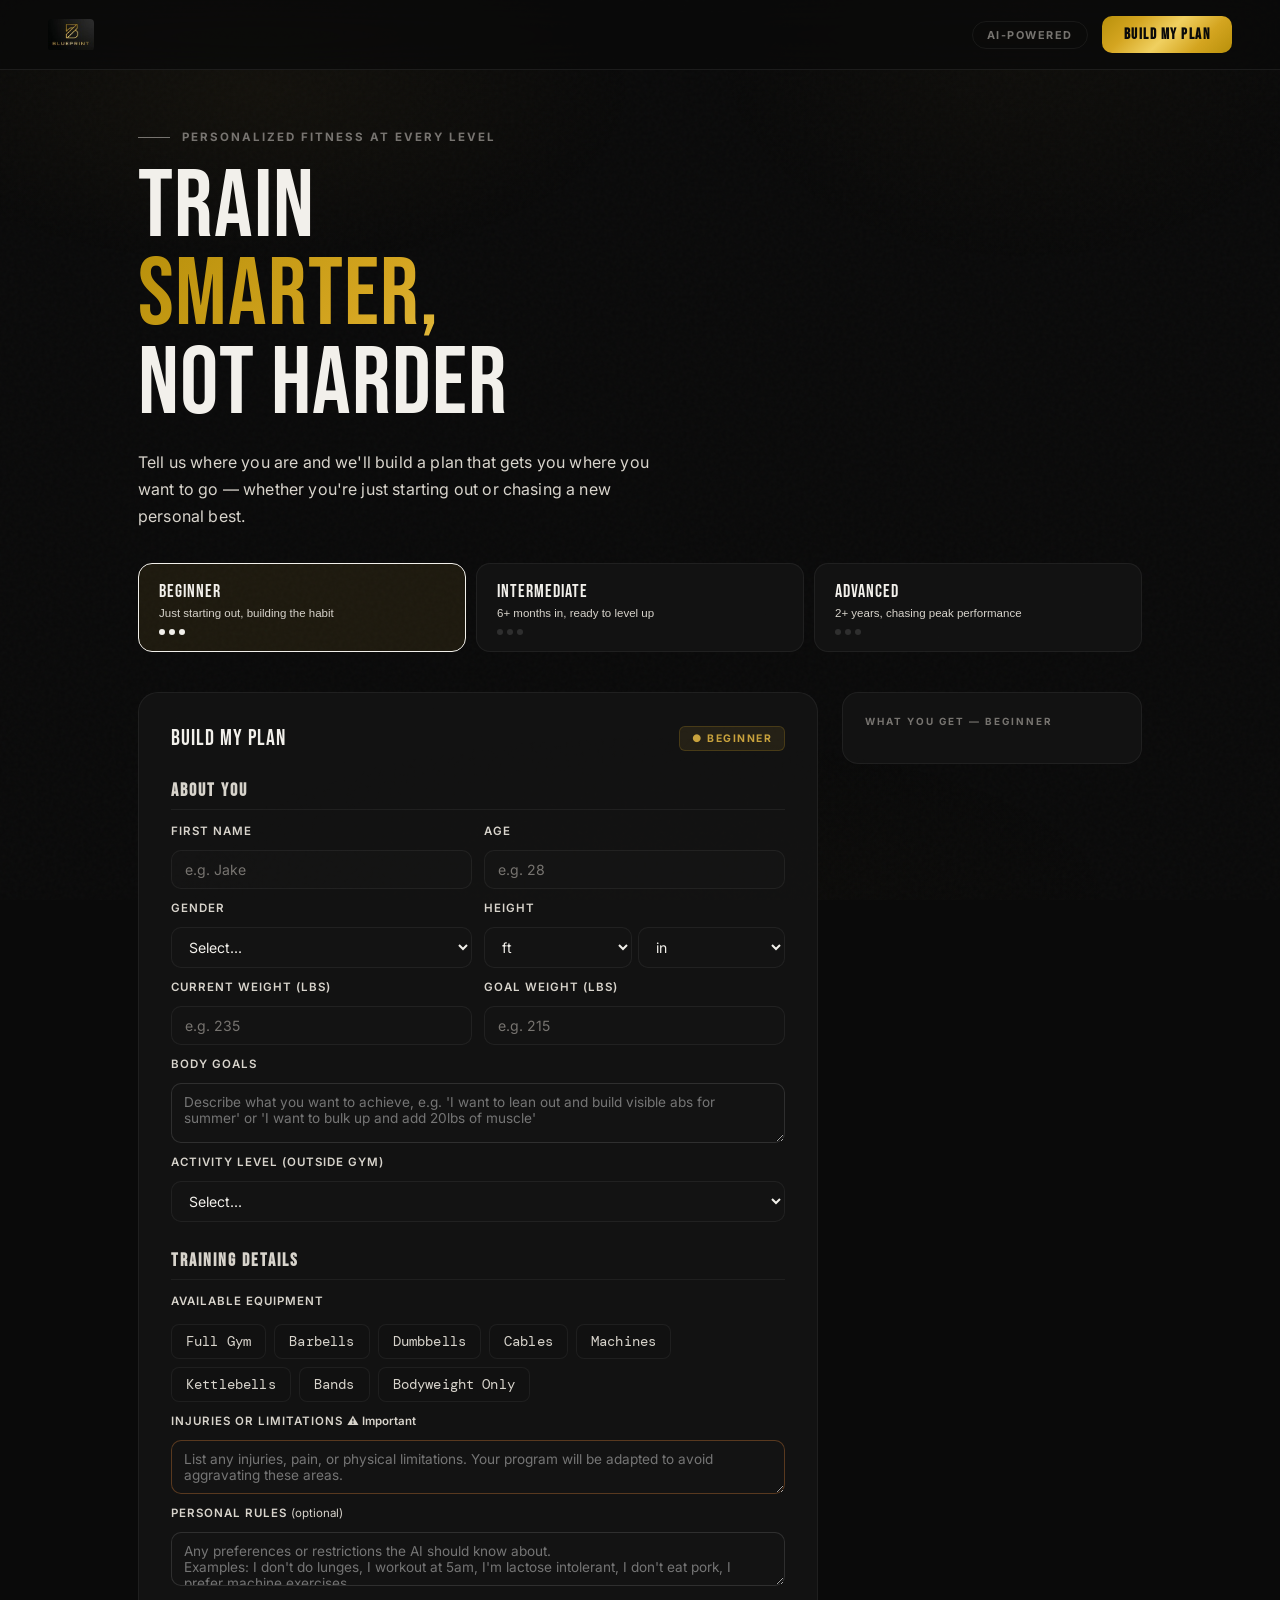
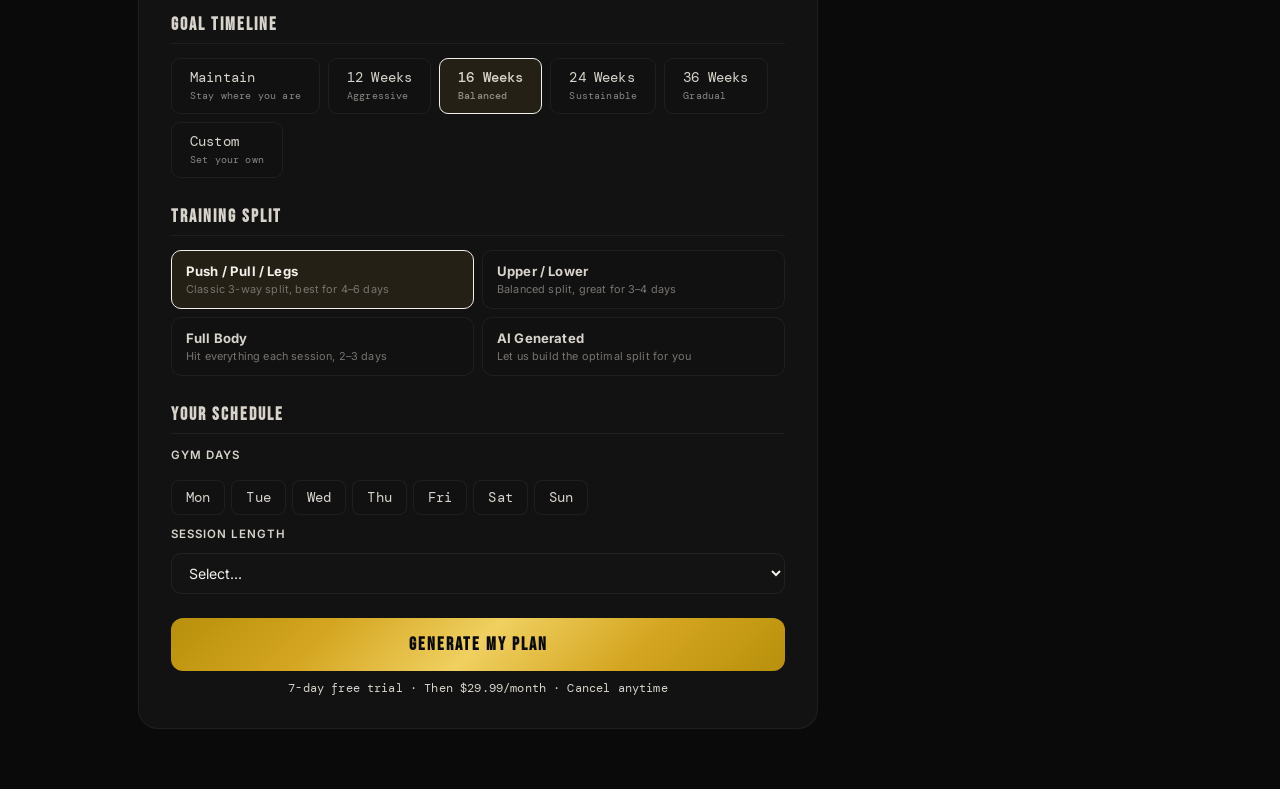
==== commit a7467b1d: "Update app.html" ====
--- a/app.html
+++ b/app.html
@@ -349,7 +349,7 @@
     <div class="sb-label">Dashboard</div>
     <button class="sb-btn active" onclick="dashNav('today',this)"><span class="sb-icon"><svg viewBox="0 0 24 24" fill="none" stroke="currentColor" stroke-width="2" width="15" height="15"><polygon points="13 2 3 14 12 14 11 22 21 10 12 10 13 2"/></svg></span>Today</button>
     <button class="sb-btn" onclick="dashNav('coach',this)"><span class="sb-icon"><svg viewBox="0 0 24 24" fill="none" stroke="currentColor" stroke-width="2" width="15" height="15"><path d="M21 15a2 2 0 0 1-2 2H7l-4 4V5a2 2 0 0 1 2-2h14a2 2 0 0 1 2 2z"/></svg></span>AI Coach</button>
-    <button class="sb-btn" onclick="dashNav('week',this)"><span class="sb-icon"><svg viewBox="0 0 24 24" fill="none" stroke="currentColor" stroke-width="2" width="15" height="15"><rect x="3" y="4" width="18" height="18" rx="2"/><line x1="16" y1="2" x2="16" y2="6"/><line x1="8" y1="2" x2="8" y2="6"/><line x1="3" y1="10" x2="21" y2="10"/></svg></span>This Week<span class="sb-badge" id="week-badge">Wk 1</span></button>
+    <button class="sb-btn" onclick="dashNav('plan',this)"><span class="sb-icon"><svg viewBox="0 0 24 24" fill="none" stroke="currentColor" stroke-width="2" width="15" height="15"><rect x="3" y="4" width="18" height="18" rx="2"/><line x1="16" y1="2" x2="16" y2="6"/><line x1="8" y1="2" x2="8" y2="6"/><line x1="3" y1="10" x2="21" y2="10"/></svg></span>Plan<span class="sb-badge" id="week-badge">Wk 1</span></button>
     <button class="sb-btn" onclick="dashNav('nutrition',this)"><span class="sb-icon"><svg viewBox="0 0 24 24" fill="none" stroke="currentColor" stroke-width="2" width="15" height="15"><path d="M3 2v7c0 1.1.9 2 2 2h4a2 2 0 0 0 2-2V2"/><path d="M7 2v20"/><path d="M21 15V2v0a5 5 0 0 0-5 5v6c0 1.1.9 2 2 2h3Zm0 0v7"/></svg></span>Nutrition</button>
     <button class="sb-btn" onclick="dashNav('progress',this)"><span class="sb-icon"><svg viewBox="0 0 24 24" fill="none" stroke="currentColor" stroke-width="2" width="15" height="15"><polyline points="22 12 18 12 15 21 9 3 6 12 2 12"/></svg></span>Progress</button>
     <div class="sb-label" style="margin-top:12px">Plan</div>
@@ -471,7 +471,7 @@
     </div>
 
     <!-- THIS WEEK -->
-    <div class="view" id="view-week">
+    <div class="view" id="view-plan">
       <div class="page-header"><div class="page-title">THIS WEEK</div><div class="page-sub" id="week-view-sub">Week 1 · Tap any day to log</div></div>
       <div class="week-day-grid" id="week-grid"></div>
       <div class="week-stat-grid">
@@ -651,12 +651,6 @@
         <div class="prog-card" style="padding:14px;text-align:center">
           <div class="sbox-val" id="stat-avg-pro">—</div><div class="sbox-label">Avg Protein</div>
         </div>
-      </div>
-
-      <!-- WORKOUT TIMELINE — past + future -->
-      <div class="prog-card" style="margin-bottom:14px;padding:14px 0">
-        <div class="pc-title" style="padding:0 18px 12px;margin-bottom:0">WORKOUT TIMELINE</div>
-        <div id="workout-timeline"></div>
       </div>
 
       <!-- WEIGHT CHART -->
@@ -812,6 +806,39 @@
       </div>
     </div>
 
+    <!-- PROFILE -->
+    <div class="view" id="view-profile">
+      <div class="page-header"><div class="page-title">PROFILE</div><div class="page-sub" id="profile-sub">Your Blueprint hub</div></div>
+      <div style="background:var(--card);border:1px solid var(--border);border-radius:18px;padding:22px;margin-bottom:20px;display:flex;align-items:center;gap:16px">
+        <div style="width:56px;height:56px;border-radius:50%;background:var(--gold-grad);display:flex;align-items:center;justify-content:center;font-size:22px;font-weight:700;color:#0A0A0A;flex-shrink:0" id="profile-avatar">?</div>
+        <div style="flex:1">
+          <div style="font-size:1.15rem;font-weight:700;color:var(--bone)" id="profile-name">You</div>
+          <div style="font-size:0.78rem;color:var(--dim);margin-top:3px" id="profile-tier">Your personalized plan</div>
+          <div style="display:flex;gap:12px;margin-top:8px">
+            <div style="font-size:0.72rem;color:var(--dim)" id="profile-streak"></div>
+            <div style="font-size:0.72rem;color:var(--dim)" id="profile-goal"></div>
+          </div>
+        </div>
+      </div>
+      <div style="font-size:0.65rem;letter-spacing:1.5px;color:var(--dim);font-weight:600;margin-bottom:10px">YOUR BLUEPRINT</div>
+      <div style="background:var(--card);border:1px solid var(--border);border-radius:14px;overflow:hidden;margin-bottom:20px">
+        <div style="padding:14px 16px;display:flex;align-items:center;justify-content:space-between;border-bottom:1px solid var(--border);cursor:pointer" onclick="dashNav('program')"><div style="display:flex;align-items:center;gap:12px"><svg viewBox="0 0 24 24" fill="none" stroke="var(--dim)" stroke-width="2" width="16" height="16"><path d="M6 4v6M6 14v6M18 4v6M18 14v6M3 7h6M15 7h6M3 17h6M15 17h6"/></svg><div style="font-size:0.88rem;color:var(--bone)">Training Plan</div></div><div style="font-size:0.88rem;color:var(--dim)">&#8250;</div></div>
+        <div style="padding:14px 16px;display:flex;align-items:center;justify-content:space-between;border-bottom:1px solid var(--border);cursor:pointer" onclick="dashNav('myplan')"><div style="display:flex;align-items:center;gap:12px"><svg viewBox="0 0 24 24" fill="none" stroke="var(--dim)" stroke-width="2" width="16" height="16"><path d="M3 2v7c0 1.1.9 2 2 2h4a2 2 0 0 0 2-2V2"/><path d="M7 2v20"/><path d="M21 15V2a5 5 0 0 0-5 5v6c0 1.1.9 2 2 2h3zm0 0v7"/></svg><div style="font-size:0.88rem;color:var(--bone)">Nutrition Plan</div></div><div style="font-size:0.88rem;color:var(--dim)">&#8250;</div></div>
+        <div style="padding:14px 16px;display:flex;align-items:center;justify-content:space-between;cursor:pointer" onclick="dashNav('settings')"><div style="display:flex;align-items:center;gap:12px"><svg viewBox="0 0 24 24" fill="none" stroke="var(--dim)" stroke-width="2" width="16" height="16"><circle cx="12" cy="12" r="10"/><circle cx="12" cy="12" r="6"/><circle cx="12" cy="12" r="2"/></svg><div style="font-size:0.88rem;color:var(--bone)">Goals & Targets</div></div><div style="font-size:0.88rem;color:var(--dim)">&#8250;</div></div>
+      </div>
+      <div style="font-size:0.65rem;letter-spacing:1.5px;color:var(--dim);font-weight:600;margin-bottom:10px">PROGRESS</div>
+      <div style="background:var(--card);border:1px solid var(--border);border-radius:14px;overflow:hidden;margin-bottom:20px">
+        <div style="padding:14px 16px;display:flex;align-items:center;justify-content:space-between;border-bottom:1px solid var(--border);cursor:pointer" onclick="dashNav('progress')"><div style="display:flex;align-items:center;gap:12px"><svg viewBox="0 0 24 24" fill="none" stroke="var(--dim)" stroke-width="2" width="16" height="16"><polyline points="22 12 18 12 15 21 9 3 6 12 2 12"/></svg><div style="font-size:0.88rem;color:var(--bone)">Progress & Check-Ins</div></div><div style="font-size:0.88rem;color:var(--dim)">&#8250;</div></div>
+        <div style="padding:14px 16px;display:flex;align-items:center;justify-content:space-between;cursor:pointer" onclick="dashNav('progress')"><div style="display:flex;align-items:center;gap:12px"><svg viewBox="0 0 24 24" fill="none" stroke="var(--dim)" stroke-width="2" width="16" height="16"><polyline points="23 6 13.5 15.5 8.5 10.5 1 18"/><polyline points="17 6 23 6 23 12"/></svg><div style="font-size:0.88rem;color:var(--bone)">Strength Trends</div></div><div style="font-size:0.88rem;color:var(--dim)">&#8250;</div></div>
+      </div>
+      <div style="font-size:0.65rem;letter-spacing:1.5px;color:var(--dim);font-weight:600;margin-bottom:10px">ACCOUNT</div>
+      <div style="background:var(--card);border:1px solid var(--border);border-radius:14px;overflow:hidden;margin-bottom:20px">
+        <div style="padding:14px 16px;display:flex;align-items:center;justify-content:space-between;border-bottom:1px solid var(--border);cursor:pointer" onclick="dashNav('settings')"><div style="display:flex;align-items:center;gap:12px"><svg viewBox="0 0 24 24" fill="none" stroke="var(--dim)" stroke-width="2" width="16" height="16"><circle cx="12" cy="12" r="3"/><path d="M19.4 15a1.65 1.65 0 0 0 .33 1.82l.06.06a2 2 0 0 1-2.83 2.83l-.06-.06a1.65 1.65 0 0 0-1.82-.33 1.65 1.65 0 0 0-1 1.51V21a2 2 0 0 1-4 0v-.09A1.65 1.65 0 0 0 9 19.4a1.65 1.65 0 0 0-1.82.33l-.06.06a2 2 0 0 1-2.83-2.83l.06-.06A1.65 1.65 0 0 0 4.68 15a1.65 1.65 0 0 0-1.51-1H3a2 2 0 0 1 0-4h.09A1.65 1.65 0 0 0 4.6 9a1.65 1.65 0 0 0-.33-1.82l-.06-.06a2 2 0 0 1 2.83-2.83l.06.06A1.65 1.65 0 0 0 9 4.68a1.65 1.65 0 0 0 1-1.51V3a2 2 0 0 1 4 0v.09a1.65 1.65 0 0 0 1 1.51 1.65 1.65 0 0 0 1.82-.33l.06-.06a2 2 0 0 1 2.83 2.83l-.06.06A1.65 1.65 0 0 0 19.4 9a1.65 1.65 0 0 0 1.51 1H21a2 2 0 0 1 0 4h-.09a1.65 1.65 0 0 0-1.51 1z"/></svg><div style="font-size:0.88rem;color:var(--bone)">Settings</div></div><div style="font-size:0.88rem;color:var(--dim)">&#8250;</div></div>
+        <div style="padding:14px 16px;display:flex;align-items:center;justify-content:space-between;cursor:pointer"><div style="display:flex;align-items:center;gap:12px"><svg viewBox="0 0 24 24" fill="none" stroke="var(--dim)" stroke-width="2" width="16" height="16"><rect x="1" y="4" width="22" height="16" rx="2"/><line x1="1" y1="10" x2="23" y2="10"/></svg><div style="font-size:0.88rem;color:var(--bone)">Subscription</div></div><div style="font-size:0.72rem;color:rgba(34,197,94,0.7);font-weight:500">Active</div></div>
+      </div>
+      <div style="text-align:center;padding:16px 0 30px"><div style="font-size:0.72rem;color:rgba(255,255,255,0.15)">Blueprint v1.0</div></div>
+    </div>
+
   </div>
 </div><!-- end shell -->
 
@@ -825,40 +852,20 @@
       <svg class="mob-tab-svg" viewBox="0 0 24 24" fill="none" stroke="currentColor" stroke-width="2" stroke-linecap="round" stroke-linejoin="round"><path d="M21 15a2 2 0 0 1-2 2H7l-4 4V5a2 2 0 0 1 2-2h14a2 2 0 0 1 2 2z"/></svg>
       <span class="mob-tab-label">Coach</span>
     </button>
-    <button class="mob-tab" id="mob-tab-week" onclick="dashNav('week',this);syncMobTab('week')">
+    <button class="mob-tab" id="mob-tab-plan" onclick="dashNav('plan',this);syncMobTab('plan')">
       <svg class="mob-tab-svg" viewBox="0 0 24 24" fill="none" stroke="currentColor" stroke-width="2" stroke-linecap="round" stroke-linejoin="round"><rect x="3" y="4" width="18" height="18" rx="2"/><line x1="16" y1="2" x2="16" y2="6"/><line x1="8" y1="2" x2="8" y2="6"/><line x1="3" y1="10" x2="21" y2="10"/></svg>
-      <span class="mob-tab-label">Week</span>
+      <span class="mob-tab-label">Plan</span>
     </button>
     <button class="mob-tab" id="mob-tab-nutrition" onclick="dashNav('nutrition',this);syncMobTab('nutrition')">
       <svg class="mob-tab-svg" viewBox="0 0 24 24" fill="none" stroke="currentColor" stroke-width="2" stroke-linecap="round" stroke-linejoin="round"><path d="M3 2v7c0 1.1.9 2 2 2h4a2 2 0 0 0 2-2V2"/><path d="M7 2v20"/><path d="M21 15V2a5 5 0 0 0-5 5v6c0 1.1.9 2 2 2h3zm0 0v7"/></svg>
       <span class="mob-tab-label">Nutrition</span>
     </button>
-    <button class="mob-tab" id="mob-tab-more" onclick="toggleMobMore()">
-      <svg class="mob-tab-svg" viewBox="0 0 24 24" fill="none" stroke="currentColor" stroke-width="2" stroke-linecap="round" stroke-linejoin="round"><line x1="3" y1="12" x2="21" y2="12"/><line x1="3" y1="6" x2="21" y2="6"/><line x1="3" y1="18" x2="21" y2="18"/></svg>
-      <span class="mob-tab-label">More</span>
+    <button class="mob-tab" id="mob-tab-profile" onclick="dashNav('profile',this);syncMobTab('profile')">
+      <svg class="mob-tab-svg" viewBox="0 0 24 24" fill="none" stroke="currentColor" stroke-width="2" stroke-linecap="round" stroke-linejoin="round"><path d="M20 21v-2a4 4 0 0 0-4-4H8a4 4 0 0 0-4 4v2"/><circle cx="12" cy="7" r="4"/></svg>
+      <span class="mob-tab-label">Profile</span>
     </button>
   </nav>
 
-  <!-- Mobile More Drawer -->
-  <div class="mob-more-drawer" id="mob-more-drawer">
-    <div class="mob-more-handle"></div>
-    <div class="mob-more-item" onclick="mobNavTo('progress');closeMobMore()">
-      <svg viewBox="0 0 24 24" fill="none" stroke="currentColor" stroke-width="2" width="18" height="18"><polyline points="22 12 18 12 15 21 9 3 6 12 2 12"/></svg>
-      Progress
-    </div>
-    <div class="mob-more-item" onclick="mobNavTo('program');closeMobMore()">
-      <svg viewBox="0 0 24 24" fill="none" stroke="currentColor" stroke-width="2" width="18" height="18"><path d="M18 20V10M12 20V4M6 20v-6"/></svg>
-      My Program
-    </div>
-    <div class="mob-more-item" onclick="mobNavTo('myplan');closeMobMore()">
-      <svg viewBox="0 0 24 24" fill="none" stroke="currentColor" stroke-width="2" width="18" height="18"><path d="M14 2H6a2 2 0 0 0-2 2v16a2 2 0 0 0 2 2h12a2 2 0 0 0 2-2V8z"/><polyline points="14 2 14 8 20 8"/><line x1="16" y1="13" x2="8" y2="13"/><line x1="16" y1="17" x2="8" y2="17"/><polyline points="10 9 9 9 8 9"/></svg>
-      My Plan
-    </div>
-    <div class="mob-more-item" onclick="mobNavTo('settings');closeMobMore()">
-      <svg viewBox="0 0 24 24" fill="none" stroke="currentColor" stroke-width="2" width="18" height="18"><circle cx="12" cy="12" r="3"/><path d="M19.4 15a1.65 1.65 0 0 0 .33 1.82l.06.06a2 2 0 0 1-2.83 2.83l-.06-.06a1.65 1.65 0 0 0-1.82-.33 1.65 1.65 0 0 0-1 1.51V21a2 2 0 0 1-4 0v-.09A1.65 1.65 0 0 0 9 19.4a1.65 1.65 0 0 0-1.82.33l-.06.06a2 2 0 0 1-2.83-2.83l.06-.06A1.65 1.65 0 0 0 4.68 15a1.65 1.65 0 0 0-1.51-1H3a2 2 0 0 1 0-4h.09A1.65 1.65 0 0 0 4.6 9a1.65 1.65 0 0 0-.33-1.82l-.06-.06a2 2 0 0 1 2.83-2.83l.06.06A1.65 1.65 0 0 0 9 4.68a1.65 1.65 0 0 0 1-1.51V3a2 2 0 0 1 4 0v.09a1.65 1.65 0 0 0 1 1.51 1.65 1.65 0 0 0 1.82-.33l.06-.06a2 2 0 0 1 2.83 2.83l-.06.06A1.65 1.65 0 0 0 19.4 9a1.65 1.65 0 0 0 1.51 1H21a2 2 0 0 1 0 4h-.09a1.65 1.65 0 0 0-1.51 1z"/></svg>
-      Settings
-    </div>
-  </div>
 </div><!-- /screen-dash -->
 
 
@@ -1263,7 +1270,6 @@
 
 <!-- Modular JS -->
 <script src="js/storage.js"></script>
-<script src="js/cloud-sync.js"></script>
 <script src="js/app.js"></script>
 <script src="js/scoring.js"></script>
 <script src="js/nutrition.js"></script>
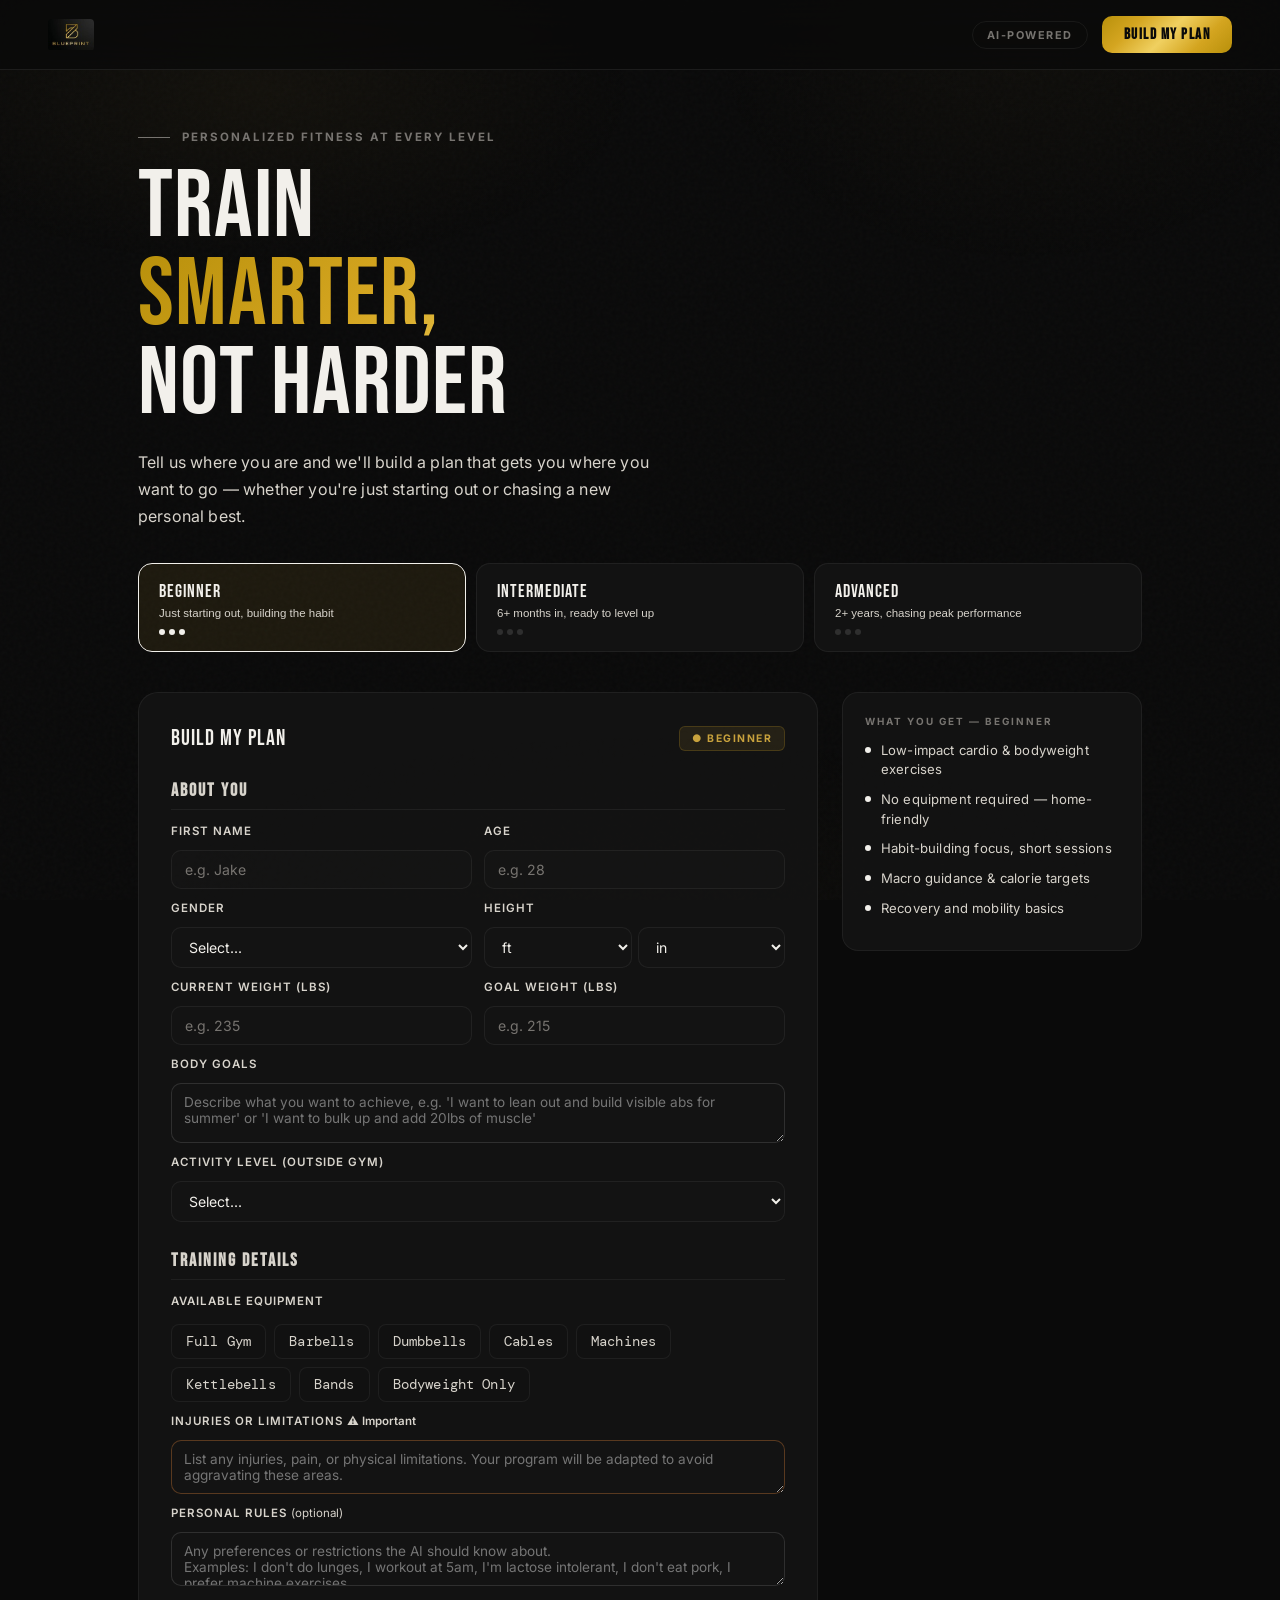
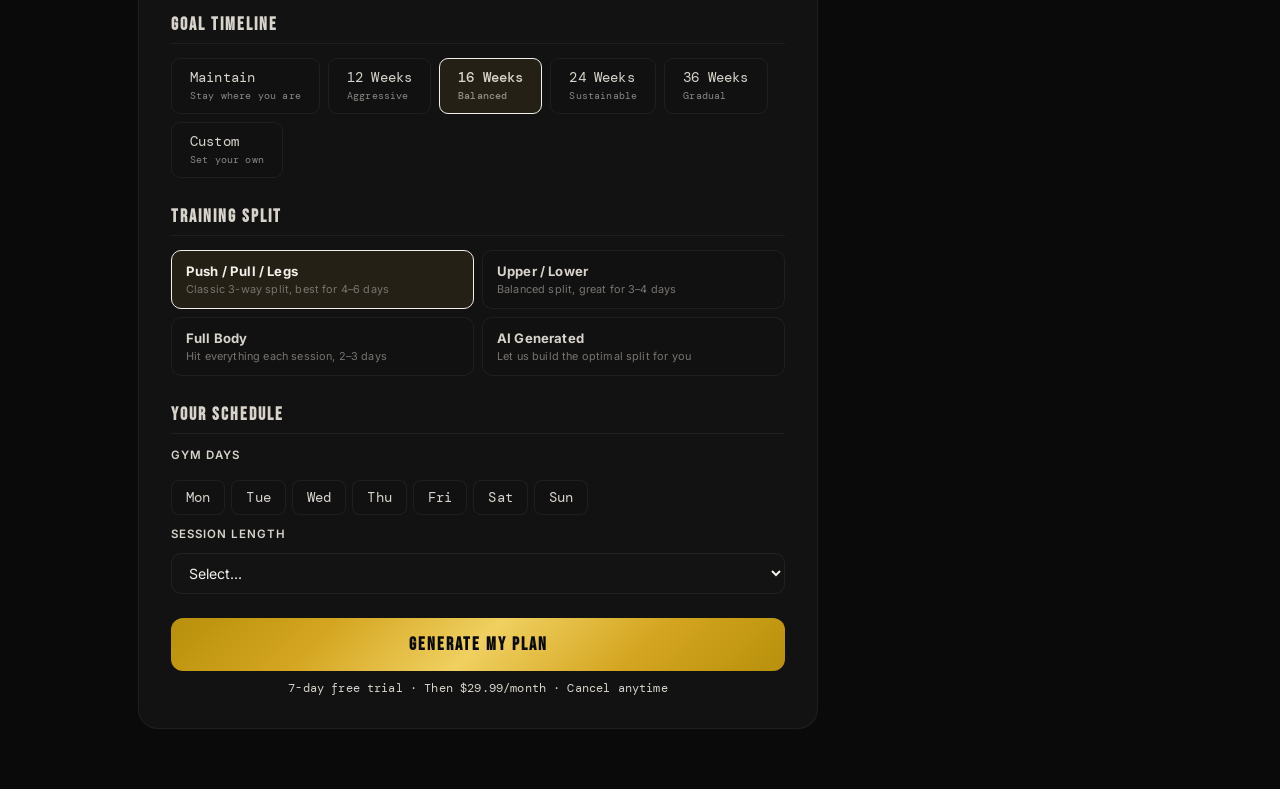
==== commit 7975596d: "Update app.html" ====
--- a/app.html
+++ b/app.html
@@ -349,7 +349,7 @@
     <div class="sb-label">Dashboard</div>
     <button class="sb-btn active" onclick="dashNav('today',this)"><span class="sb-icon"><svg viewBox="0 0 24 24" fill="none" stroke="currentColor" stroke-width="2" width="15" height="15"><polygon points="13 2 3 14 12 14 11 22 21 10 12 10 13 2"/></svg></span>Today</button>
     <button class="sb-btn" onclick="dashNav('coach',this)"><span class="sb-icon"><svg viewBox="0 0 24 24" fill="none" stroke="currentColor" stroke-width="2" width="15" height="15"><path d="M21 15a2 2 0 0 1-2 2H7l-4 4V5a2 2 0 0 1 2-2h14a2 2 0 0 1 2 2z"/></svg></span>AI Coach</button>
-    <button class="sb-btn" onclick="dashNav('plan',this)"><span class="sb-icon"><svg viewBox="0 0 24 24" fill="none" stroke="currentColor" stroke-width="2" width="15" height="15"><rect x="3" y="4" width="18" height="18" rx="2"/><line x1="16" y1="2" x2="16" y2="6"/><line x1="8" y1="2" x2="8" y2="6"/><line x1="3" y1="10" x2="21" y2="10"/></svg></span>Plan<span class="sb-badge" id="week-badge">Wk 1</span></button>
+    <button class="sb-btn" onclick="dashNav('week',this)"><span class="sb-icon"><svg viewBox="0 0 24 24" fill="none" stroke="currentColor" stroke-width="2" width="15" height="15"><rect x="3" y="4" width="18" height="18" rx="2"/><line x1="16" y1="2" x2="16" y2="6"/><line x1="8" y1="2" x2="8" y2="6"/><line x1="3" y1="10" x2="21" y2="10"/></svg></span>This Week<span class="sb-badge" id="week-badge">Wk 1</span></button>
     <button class="sb-btn" onclick="dashNav('nutrition',this)"><span class="sb-icon"><svg viewBox="0 0 24 24" fill="none" stroke="currentColor" stroke-width="2" width="15" height="15"><path d="M3 2v7c0 1.1.9 2 2 2h4a2 2 0 0 0 2-2V2"/><path d="M7 2v20"/><path d="M21 15V2v0a5 5 0 0 0-5 5v6c0 1.1.9 2 2 2h3Zm0 0v7"/></svg></span>Nutrition</button>
     <button class="sb-btn" onclick="dashNav('progress',this)"><span class="sb-icon"><svg viewBox="0 0 24 24" fill="none" stroke="currentColor" stroke-width="2" width="15" height="15"><polyline points="22 12 18 12 15 21 9 3 6 12 2 12"/></svg></span>Progress</button>
     <div class="sb-label" style="margin-top:12px">Plan</div>
@@ -471,7 +471,7 @@
     </div>
 
     <!-- THIS WEEK -->
-    <div class="view" id="view-plan">
+    <div class="view" id="view-week">
       <div class="page-header"><div class="page-title">THIS WEEK</div><div class="page-sub" id="week-view-sub">Week 1 · Tap any day to log</div></div>
       <div class="week-day-grid" id="week-grid"></div>
       <div class="week-stat-grid">
@@ -806,39 +806,6 @@
       </div>
     </div>
 
-    <!-- PROFILE -->
-    <div class="view" id="view-profile">
-      <div class="page-header"><div class="page-title">PROFILE</div><div class="page-sub" id="profile-sub">Your Blueprint hub</div></div>
-      <div style="background:var(--card);border:1px solid var(--border);border-radius:18px;padding:22px;margin-bottom:20px;display:flex;align-items:center;gap:16px">
-        <div style="width:56px;height:56px;border-radius:50%;background:var(--gold-grad);display:flex;align-items:center;justify-content:center;font-size:22px;font-weight:700;color:#0A0A0A;flex-shrink:0" id="profile-avatar">?</div>
-        <div style="flex:1">
-          <div style="font-size:1.15rem;font-weight:700;color:var(--bone)" id="profile-name">You</div>
-          <div style="font-size:0.78rem;color:var(--dim);margin-top:3px" id="profile-tier">Your personalized plan</div>
-          <div style="display:flex;gap:12px;margin-top:8px">
-            <div style="font-size:0.72rem;color:var(--dim)" id="profile-streak"></div>
-            <div style="font-size:0.72rem;color:var(--dim)" id="profile-goal"></div>
-          </div>
-        </div>
-      </div>
-      <div style="font-size:0.65rem;letter-spacing:1.5px;color:var(--dim);font-weight:600;margin-bottom:10px">YOUR BLUEPRINT</div>
-      <div style="background:var(--card);border:1px solid var(--border);border-radius:14px;overflow:hidden;margin-bottom:20px">
-        <div style="padding:14px 16px;display:flex;align-items:center;justify-content:space-between;border-bottom:1px solid var(--border);cursor:pointer" onclick="dashNav('program')"><div style="display:flex;align-items:center;gap:12px"><svg viewBox="0 0 24 24" fill="none" stroke="var(--dim)" stroke-width="2" width="16" height="16"><path d="M6 4v6M6 14v6M18 4v6M18 14v6M3 7h6M15 7h6M3 17h6M15 17h6"/></svg><div style="font-size:0.88rem;color:var(--bone)">Training Plan</div></div><div style="font-size:0.88rem;color:var(--dim)">&#8250;</div></div>
-        <div style="padding:14px 16px;display:flex;align-items:center;justify-content:space-between;border-bottom:1px solid var(--border);cursor:pointer" onclick="dashNav('myplan')"><div style="display:flex;align-items:center;gap:12px"><svg viewBox="0 0 24 24" fill="none" stroke="var(--dim)" stroke-width="2" width="16" height="16"><path d="M3 2v7c0 1.1.9 2 2 2h4a2 2 0 0 0 2-2V2"/><path d="M7 2v20"/><path d="M21 15V2a5 5 0 0 0-5 5v6c0 1.1.9 2 2 2h3zm0 0v7"/></svg><div style="font-size:0.88rem;color:var(--bone)">Nutrition Plan</div></div><div style="font-size:0.88rem;color:var(--dim)">&#8250;</div></div>
-        <div style="padding:14px 16px;display:flex;align-items:center;justify-content:space-between;cursor:pointer" onclick="dashNav('settings')"><div style="display:flex;align-items:center;gap:12px"><svg viewBox="0 0 24 24" fill="none" stroke="var(--dim)" stroke-width="2" width="16" height="16"><circle cx="12" cy="12" r="10"/><circle cx="12" cy="12" r="6"/><circle cx="12" cy="12" r="2"/></svg><div style="font-size:0.88rem;color:var(--bone)">Goals & Targets</div></div><div style="font-size:0.88rem;color:var(--dim)">&#8250;</div></div>
-      </div>
-      <div style="font-size:0.65rem;letter-spacing:1.5px;color:var(--dim);font-weight:600;margin-bottom:10px">PROGRESS</div>
-      <div style="background:var(--card);border:1px solid var(--border);border-radius:14px;overflow:hidden;margin-bottom:20px">
-        <div style="padding:14px 16px;display:flex;align-items:center;justify-content:space-between;border-bottom:1px solid var(--border);cursor:pointer" onclick="dashNav('progress')"><div style="display:flex;align-items:center;gap:12px"><svg viewBox="0 0 24 24" fill="none" stroke="var(--dim)" stroke-width="2" width="16" height="16"><polyline points="22 12 18 12 15 21 9 3 6 12 2 12"/></svg><div style="font-size:0.88rem;color:var(--bone)">Progress & Check-Ins</div></div><div style="font-size:0.88rem;color:var(--dim)">&#8250;</div></div>
-        <div style="padding:14px 16px;display:flex;align-items:center;justify-content:space-between;cursor:pointer" onclick="dashNav('progress')"><div style="display:flex;align-items:center;gap:12px"><svg viewBox="0 0 24 24" fill="none" stroke="var(--dim)" stroke-width="2" width="16" height="16"><polyline points="23 6 13.5 15.5 8.5 10.5 1 18"/><polyline points="17 6 23 6 23 12"/></svg><div style="font-size:0.88rem;color:var(--bone)">Strength Trends</div></div><div style="font-size:0.88rem;color:var(--dim)">&#8250;</div></div>
-      </div>
-      <div style="font-size:0.65rem;letter-spacing:1.5px;color:var(--dim);font-weight:600;margin-bottom:10px">ACCOUNT</div>
-      <div style="background:var(--card);border:1px solid var(--border);border-radius:14px;overflow:hidden;margin-bottom:20px">
-        <div style="padding:14px 16px;display:flex;align-items:center;justify-content:space-between;border-bottom:1px solid var(--border);cursor:pointer" onclick="dashNav('settings')"><div style="display:flex;align-items:center;gap:12px"><svg viewBox="0 0 24 24" fill="none" stroke="var(--dim)" stroke-width="2" width="16" height="16"><circle cx="12" cy="12" r="3"/><path d="M19.4 15a1.65 1.65 0 0 0 .33 1.82l.06.06a2 2 0 0 1-2.83 2.83l-.06-.06a1.65 1.65 0 0 0-1.82-.33 1.65 1.65 0 0 0-1 1.51V21a2 2 0 0 1-4 0v-.09A1.65 1.65 0 0 0 9 19.4a1.65 1.65 0 0 0-1.82.33l-.06.06a2 2 0 0 1-2.83-2.83l.06-.06A1.65 1.65 0 0 0 4.68 15a1.65 1.65 0 0 0-1.51-1H3a2 2 0 0 1 0-4h.09A1.65 1.65 0 0 0 4.6 9a1.65 1.65 0 0 0-.33-1.82l-.06-.06a2 2 0 0 1 2.83-2.83l.06.06A1.65 1.65 0 0 0 9 4.68a1.65 1.65 0 0 0 1-1.51V3a2 2 0 0 1 4 0v.09a1.65 1.65 0 0 0 1 1.51 1.65 1.65 0 0 0 1.82-.33l.06-.06a2 2 0 0 1 2.83 2.83l-.06.06A1.65 1.65 0 0 0 19.4 9a1.65 1.65 0 0 0 1.51 1H21a2 2 0 0 1 0 4h-.09a1.65 1.65 0 0 0-1.51 1z"/></svg><div style="font-size:0.88rem;color:var(--bone)">Settings</div></div><div style="font-size:0.88rem;color:var(--dim)">&#8250;</div></div>
-        <div style="padding:14px 16px;display:flex;align-items:center;justify-content:space-between;cursor:pointer"><div style="display:flex;align-items:center;gap:12px"><svg viewBox="0 0 24 24" fill="none" stroke="var(--dim)" stroke-width="2" width="16" height="16"><rect x="1" y="4" width="22" height="16" rx="2"/><line x1="1" y1="10" x2="23" y2="10"/></svg><div style="font-size:0.88rem;color:var(--bone)">Subscription</div></div><div style="font-size:0.72rem;color:rgba(34,197,94,0.7);font-weight:500">Active</div></div>
-      </div>
-      <div style="text-align:center;padding:16px 0 30px"><div style="font-size:0.72rem;color:rgba(255,255,255,0.15)">Blueprint v1.0</div></div>
-    </div>
-
   </div>
 </div><!-- end shell -->
 
@@ -852,20 +819,40 @@
       <svg class="mob-tab-svg" viewBox="0 0 24 24" fill="none" stroke="currentColor" stroke-width="2" stroke-linecap="round" stroke-linejoin="round"><path d="M21 15a2 2 0 0 1-2 2H7l-4 4V5a2 2 0 0 1 2-2h14a2 2 0 0 1 2 2z"/></svg>
       <span class="mob-tab-label">Coach</span>
     </button>
-    <button class="mob-tab" id="mob-tab-plan" onclick="dashNav('plan',this);syncMobTab('plan')">
+    <button class="mob-tab" id="mob-tab-week" onclick="dashNav('week',this);syncMobTab('week')">
       <svg class="mob-tab-svg" viewBox="0 0 24 24" fill="none" stroke="currentColor" stroke-width="2" stroke-linecap="round" stroke-linejoin="round"><rect x="3" y="4" width="18" height="18" rx="2"/><line x1="16" y1="2" x2="16" y2="6"/><line x1="8" y1="2" x2="8" y2="6"/><line x1="3" y1="10" x2="21" y2="10"/></svg>
-      <span class="mob-tab-label">Plan</span>
+      <span class="mob-tab-label">Week</span>
     </button>
     <button class="mob-tab" id="mob-tab-nutrition" onclick="dashNav('nutrition',this);syncMobTab('nutrition')">
       <svg class="mob-tab-svg" viewBox="0 0 24 24" fill="none" stroke="currentColor" stroke-width="2" stroke-linecap="round" stroke-linejoin="round"><path d="M3 2v7c0 1.1.9 2 2 2h4a2 2 0 0 0 2-2V2"/><path d="M7 2v20"/><path d="M21 15V2a5 5 0 0 0-5 5v6c0 1.1.9 2 2 2h3zm0 0v7"/></svg>
       <span class="mob-tab-label">Nutrition</span>
     </button>
-    <button class="mob-tab" id="mob-tab-profile" onclick="dashNav('profile',this);syncMobTab('profile')">
-      <svg class="mob-tab-svg" viewBox="0 0 24 24" fill="none" stroke="currentColor" stroke-width="2" stroke-linecap="round" stroke-linejoin="round"><path d="M20 21v-2a4 4 0 0 0-4-4H8a4 4 0 0 0-4 4v2"/><circle cx="12" cy="7" r="4"/></svg>
-      <span class="mob-tab-label">Profile</span>
+    <button class="mob-tab" id="mob-tab-more" onclick="toggleMobMore()">
+      <svg class="mob-tab-svg" viewBox="0 0 24 24" fill="none" stroke="currentColor" stroke-width="2" stroke-linecap="round" stroke-linejoin="round"><line x1="3" y1="12" x2="21" y2="12"/><line x1="3" y1="6" x2="21" y2="6"/><line x1="3" y1="18" x2="21" y2="18"/></svg>
+      <span class="mob-tab-label">More</span>
     </button>
   </nav>
 
+  <!-- Mobile More Drawer -->
+  <div class="mob-more-drawer" id="mob-more-drawer">
+    <div class="mob-more-handle"></div>
+    <div class="mob-more-item" onclick="mobNavTo('progress');closeMobMore()">
+      <svg viewBox="0 0 24 24" fill="none" stroke="currentColor" stroke-width="2" width="18" height="18"><polyline points="22 12 18 12 15 21 9 3 6 12 2 12"/></svg>
+      Progress
+    </div>
+    <div class="mob-more-item" onclick="mobNavTo('program');closeMobMore()">
+      <svg viewBox="0 0 24 24" fill="none" stroke="currentColor" stroke-width="2" width="18" height="18"><path d="M18 20V10M12 20V4M6 20v-6"/></svg>
+      My Program
+    </div>
+    <div class="mob-more-item" onclick="mobNavTo('myplan');closeMobMore()">
+      <svg viewBox="0 0 24 24" fill="none" stroke="currentColor" stroke-width="2" width="18" height="18"><path d="M14 2H6a2 2 0 0 0-2 2v16a2 2 0 0 0 2 2h12a2 2 0 0 0 2-2V8z"/><polyline points="14 2 14 8 20 8"/><line x1="16" y1="13" x2="8" y2="13"/><line x1="16" y1="17" x2="8" y2="17"/><polyline points="10 9 9 9 8 9"/></svg>
+      My Plan
+    </div>
+    <div class="mob-more-item" onclick="mobNavTo('settings');closeMobMore()">
+      <svg viewBox="0 0 24 24" fill="none" stroke="currentColor" stroke-width="2" width="18" height="18"><circle cx="12" cy="12" r="3"/><path d="M19.4 15a1.65 1.65 0 0 0 .33 1.82l.06.06a2 2 0 0 1-2.83 2.83l-.06-.06a1.65 1.65 0 0 0-1.82-.33 1.65 1.65 0 0 0-1 1.51V21a2 2 0 0 1-4 0v-.09A1.65 1.65 0 0 0 9 19.4a1.65 1.65 0 0 0-1.82.33l-.06.06a2 2 0 0 1-2.83-2.83l.06-.06A1.65 1.65 0 0 0 4.68 15a1.65 1.65 0 0 0-1.51-1H3a2 2 0 0 1 0-4h.09A1.65 1.65 0 0 0 4.6 9a1.65 1.65 0 0 0-.33-1.82l-.06-.06a2 2 0 0 1 2.83-2.83l.06.06A1.65 1.65 0 0 0 9 4.68a1.65 1.65 0 0 0 1-1.51V3a2 2 0 0 1 4 0v.09a1.65 1.65 0 0 0 1 1.51 1.65 1.65 0 0 0 1.82-.33l.06-.06a2 2 0 0 1 2.83 2.83l-.06.06A1.65 1.65 0 0 0 19.4 9a1.65 1.65 0 0 0 1.51 1H21a2 2 0 0 1 0 4h-.09a1.65 1.65 0 0 0-1.51 1z"/></svg>
+      Settings
+    </div>
+  </div>
 </div><!-- /screen-dash -->
 
 
